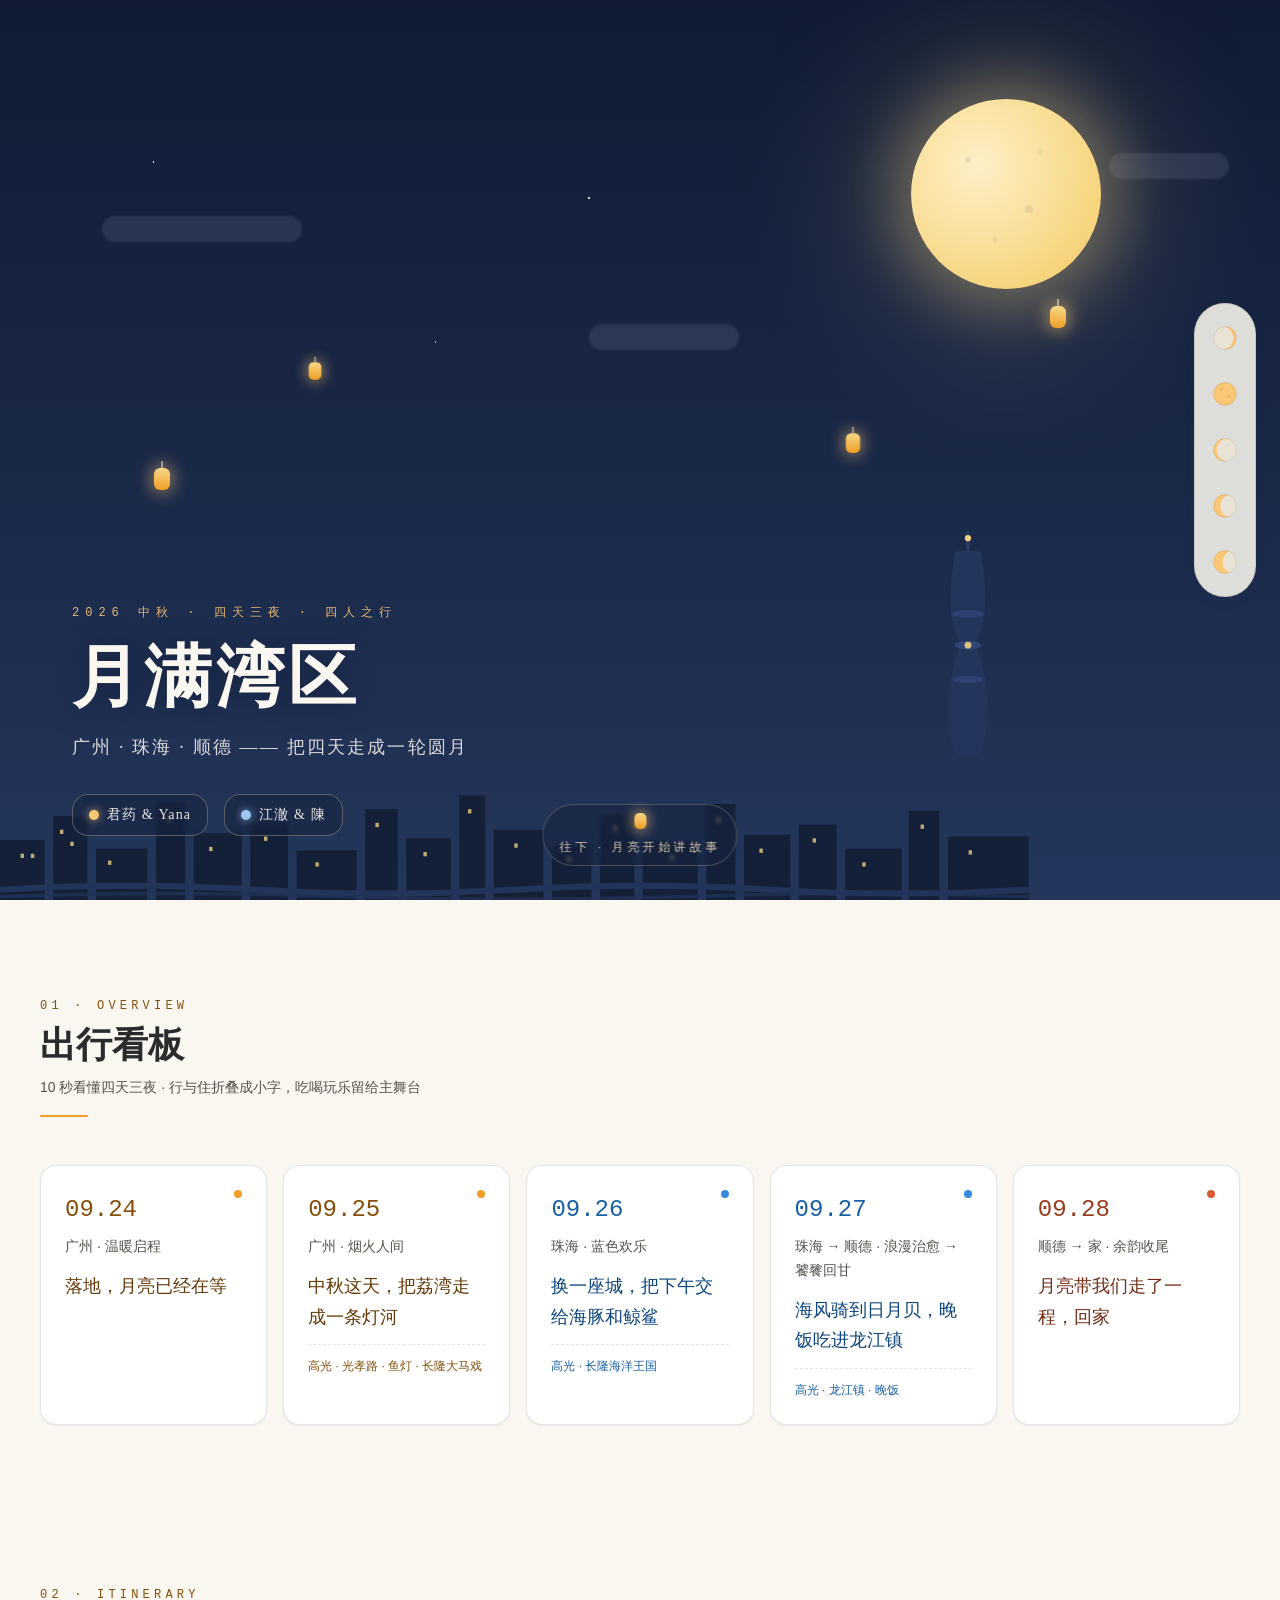
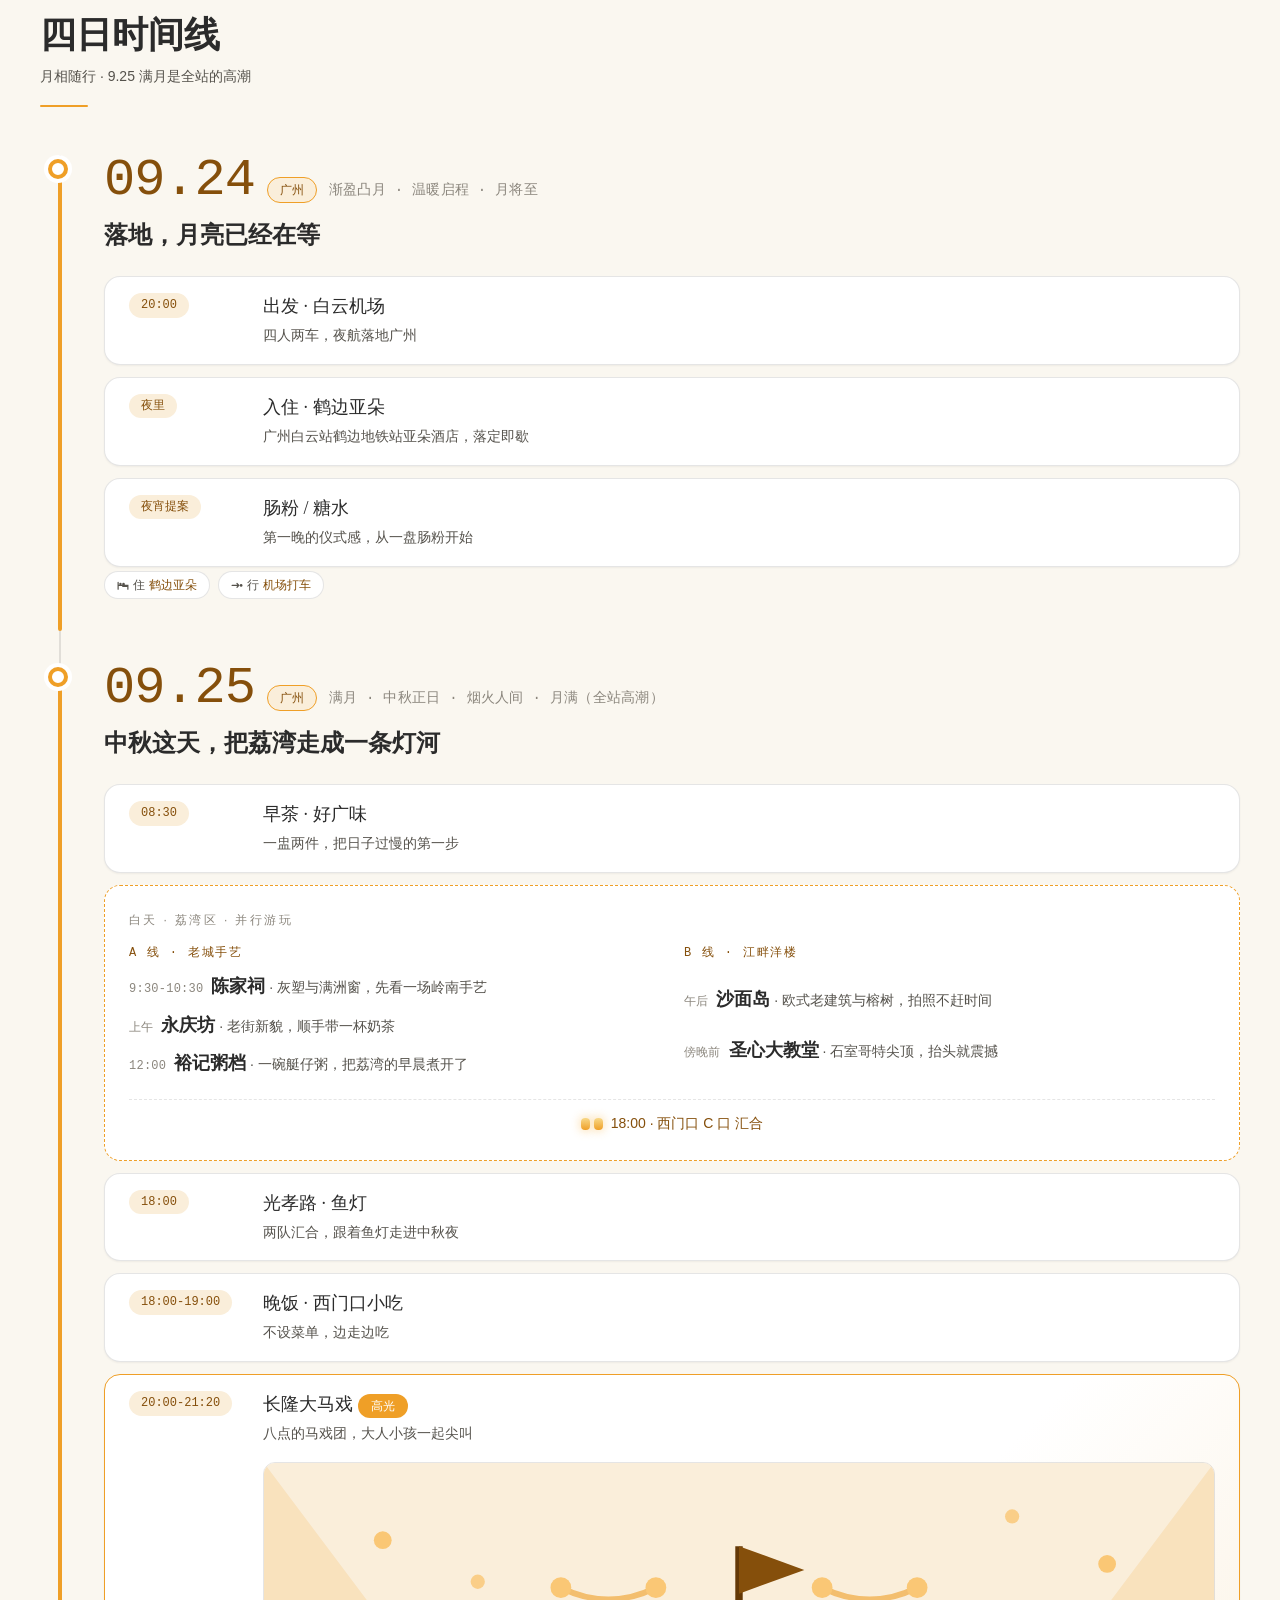
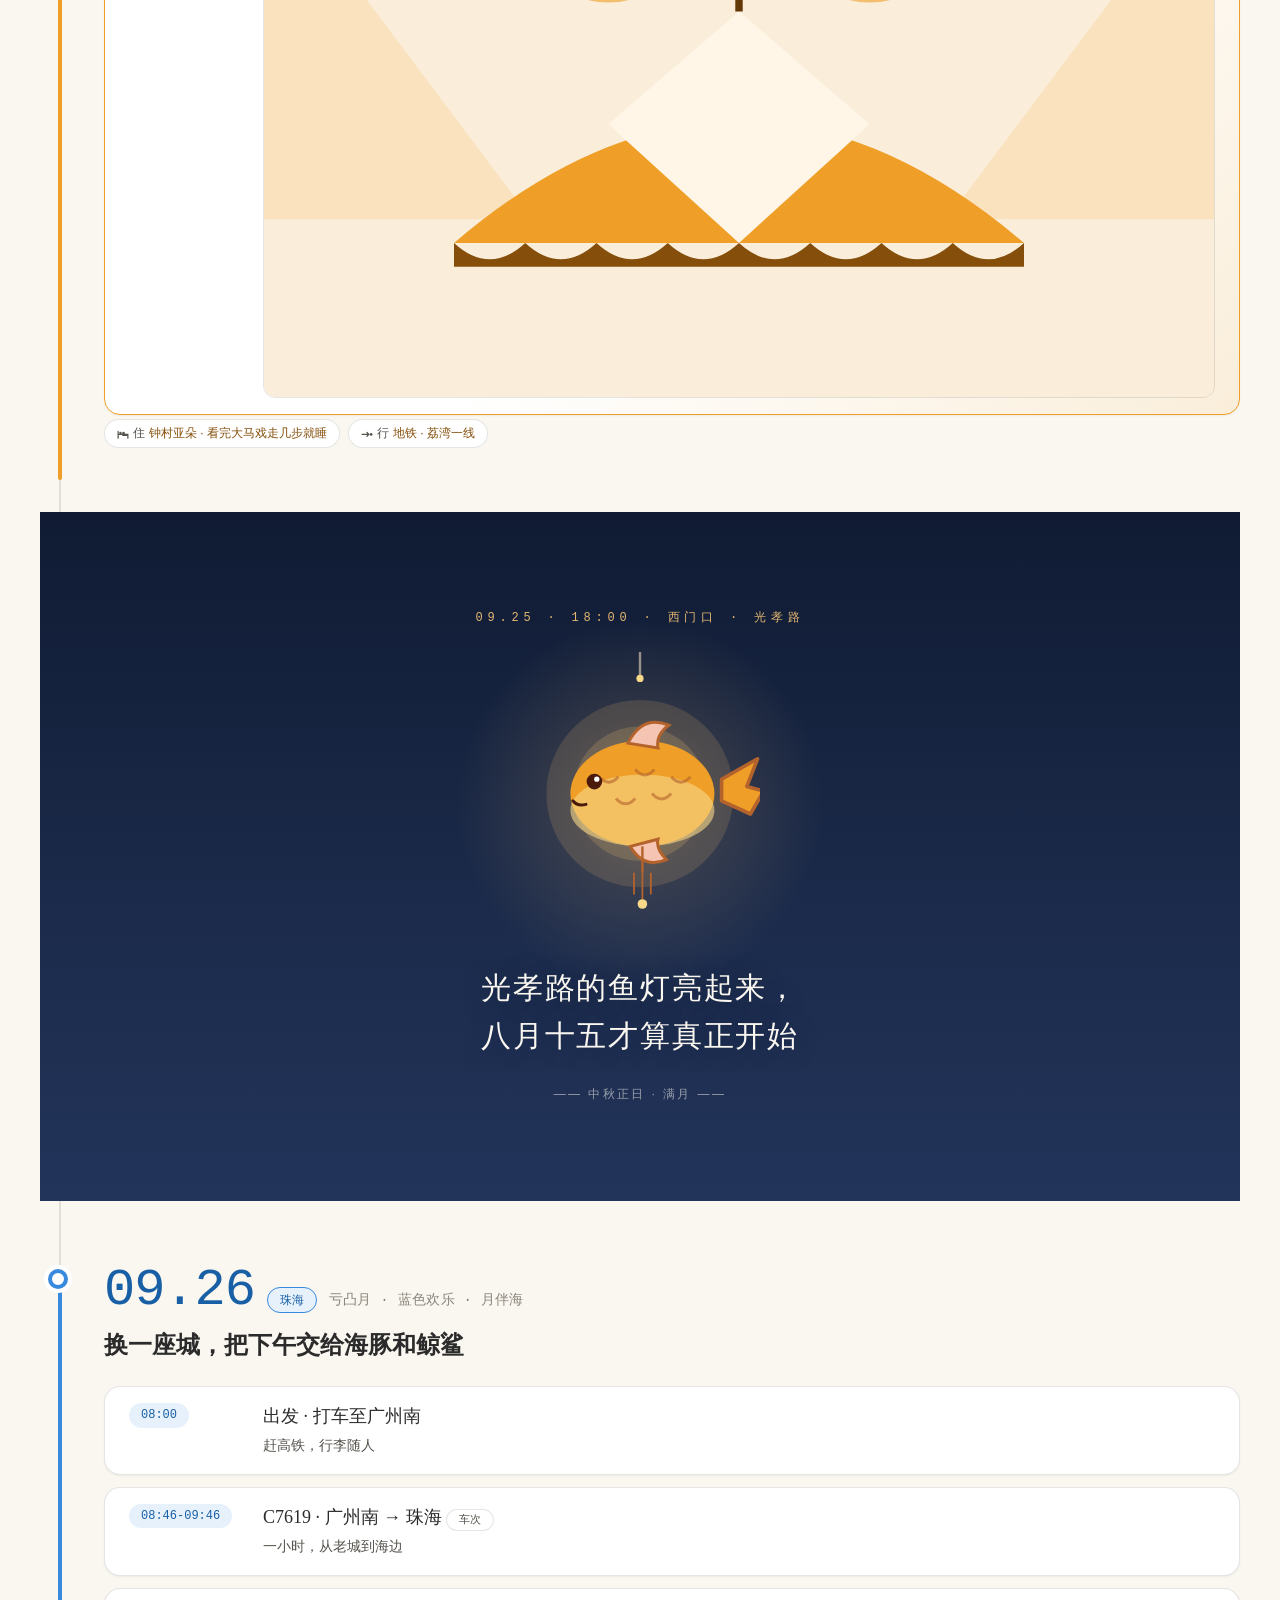
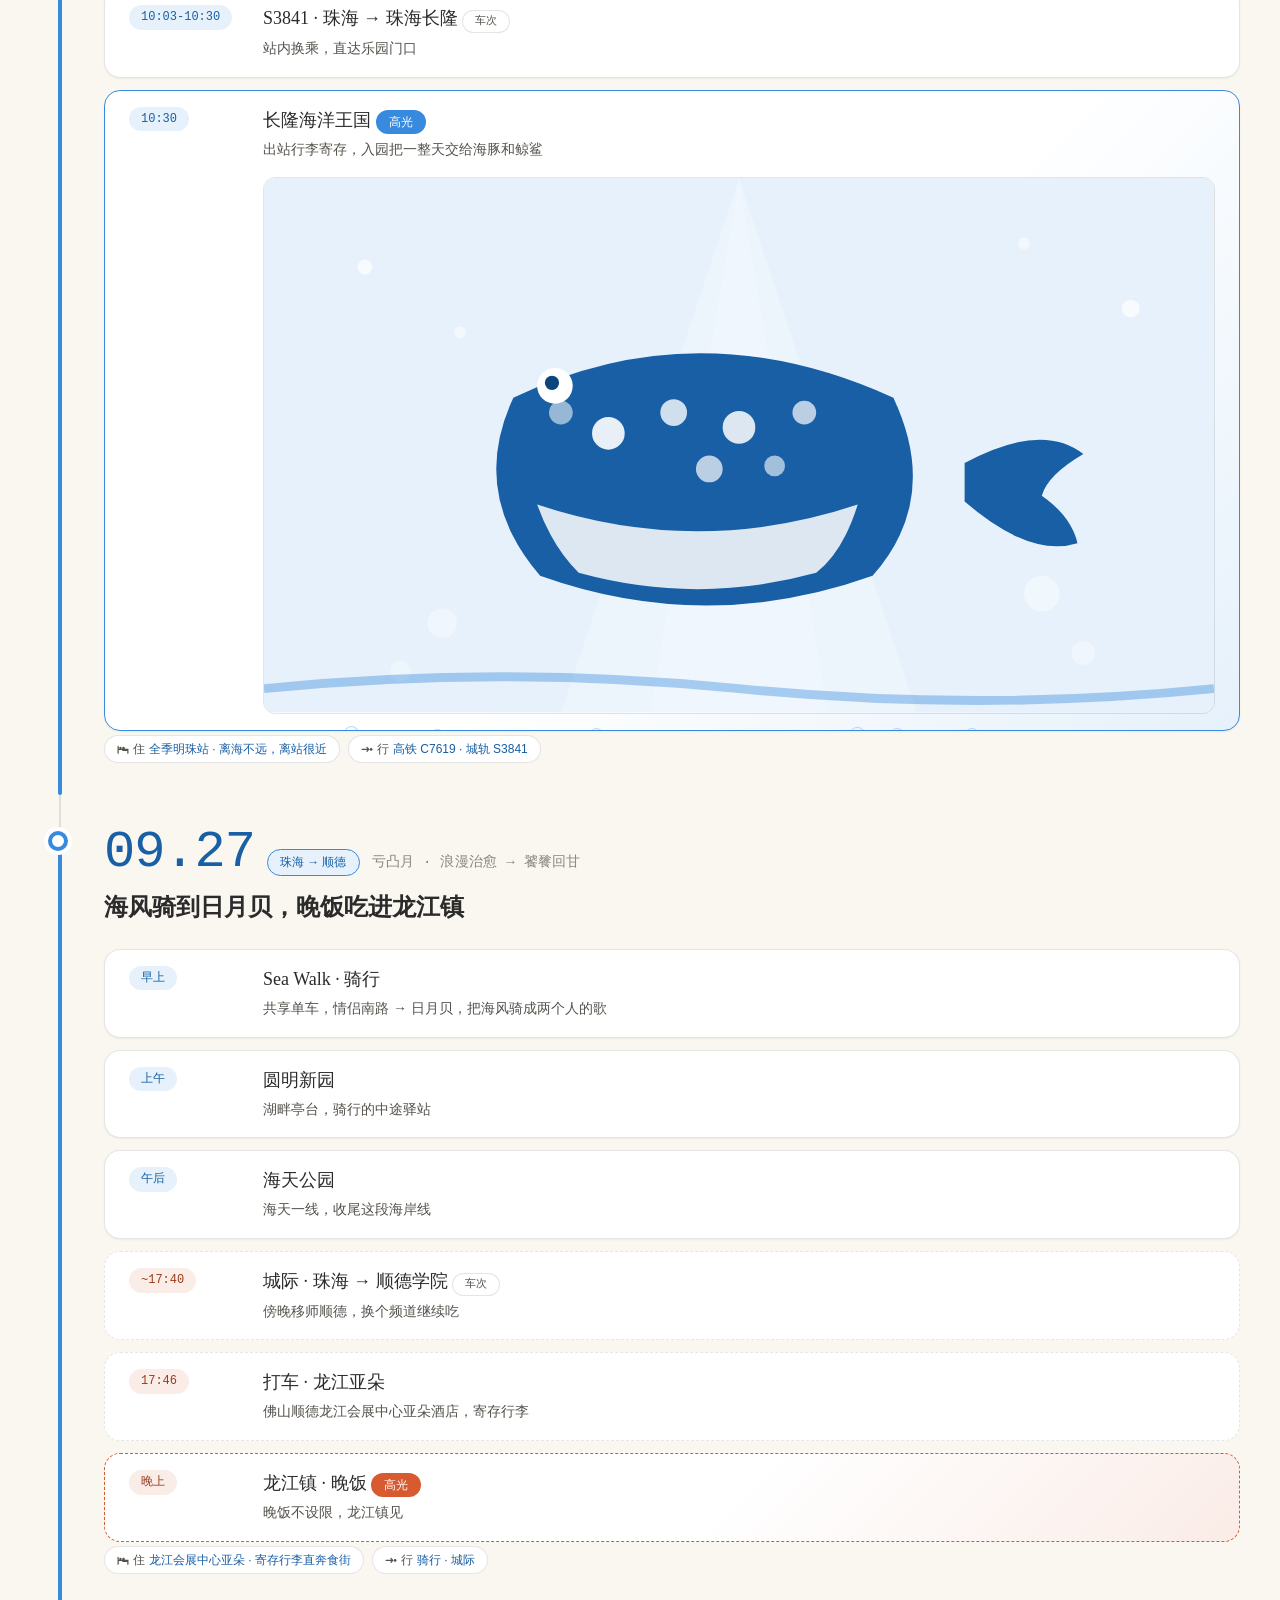
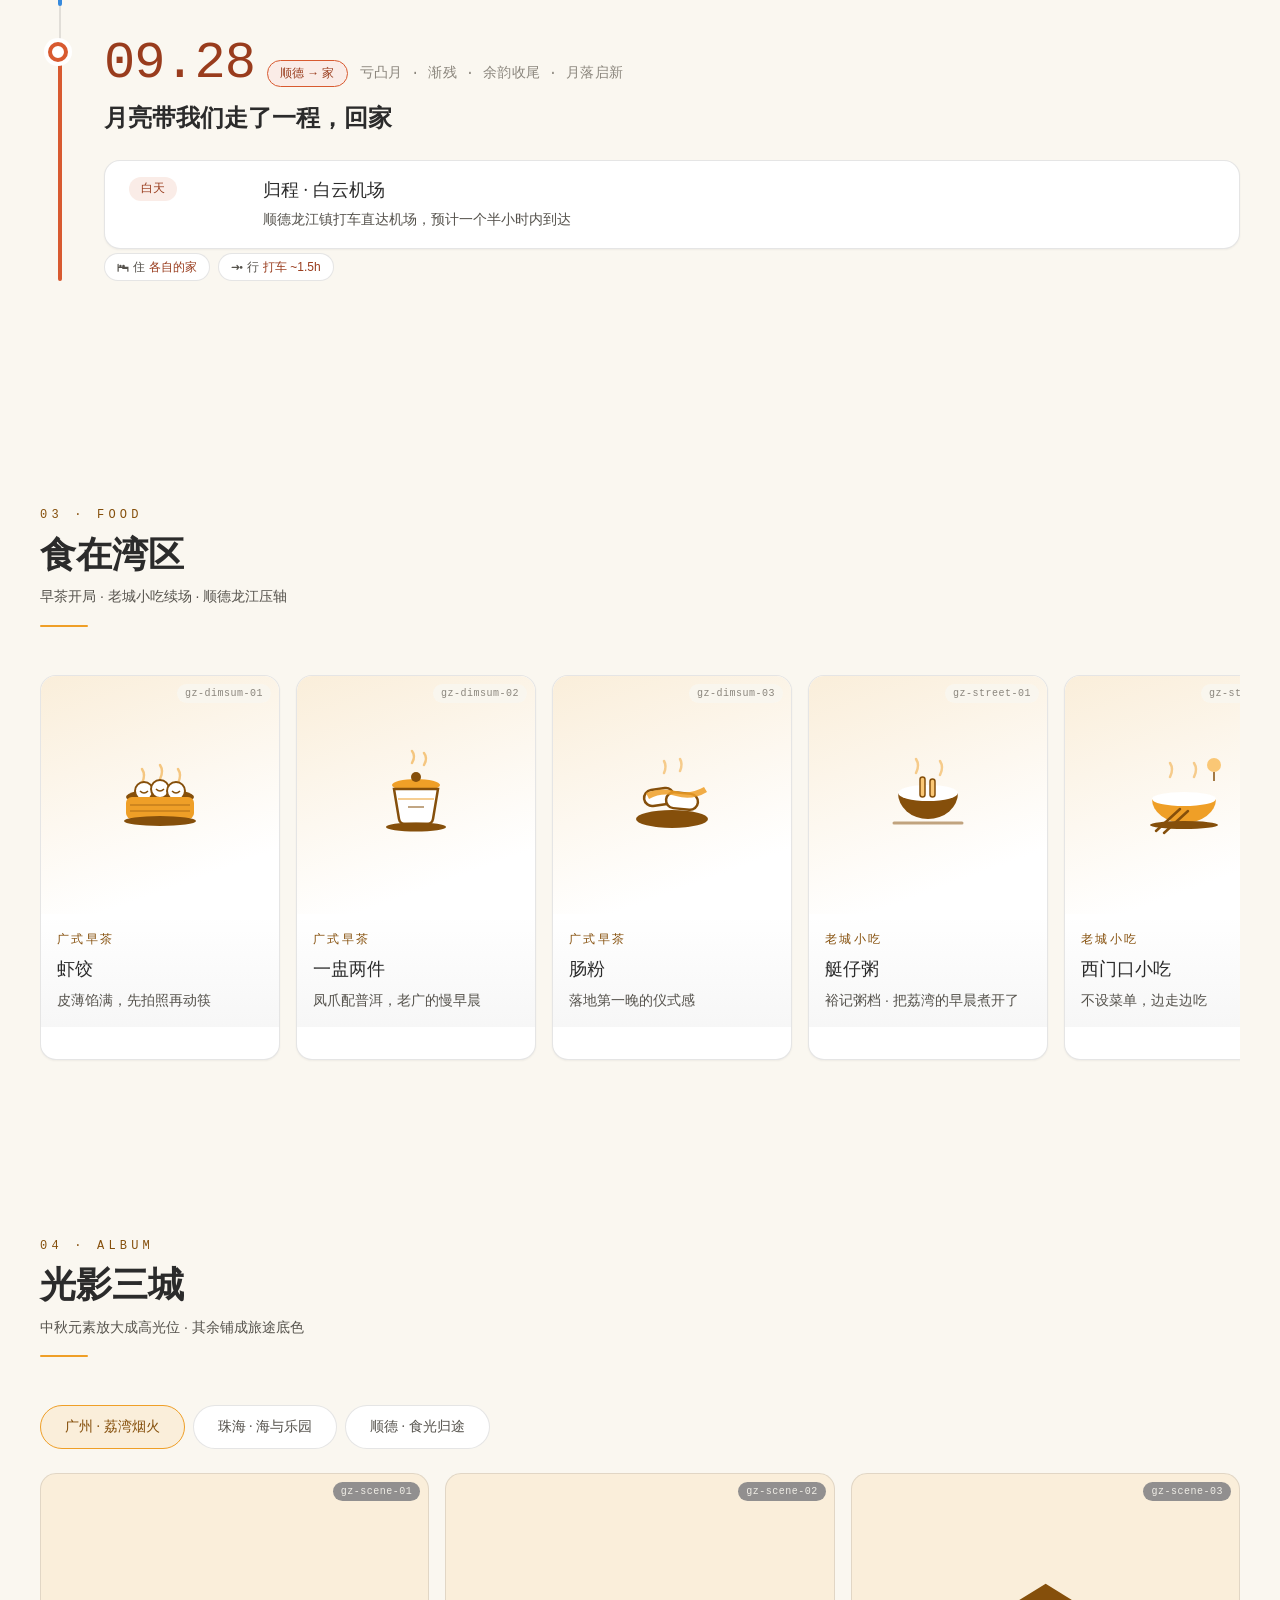
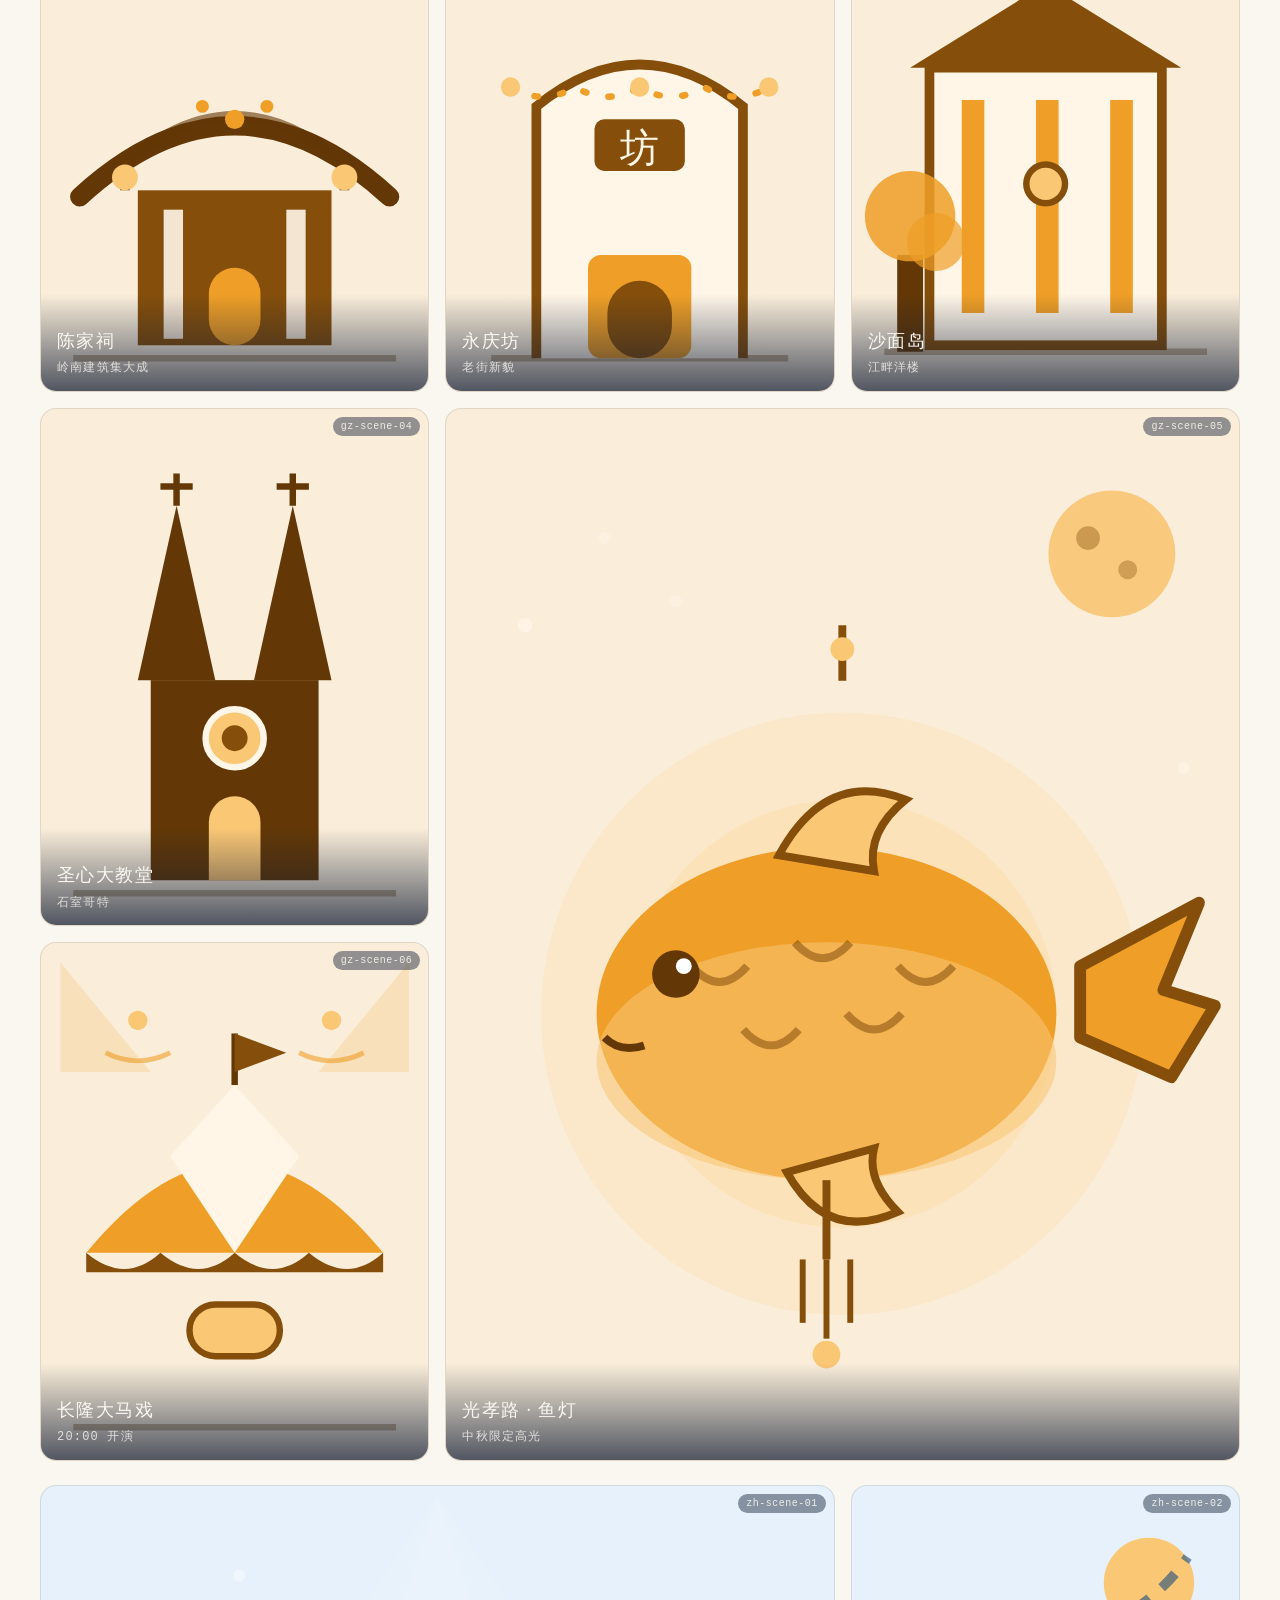
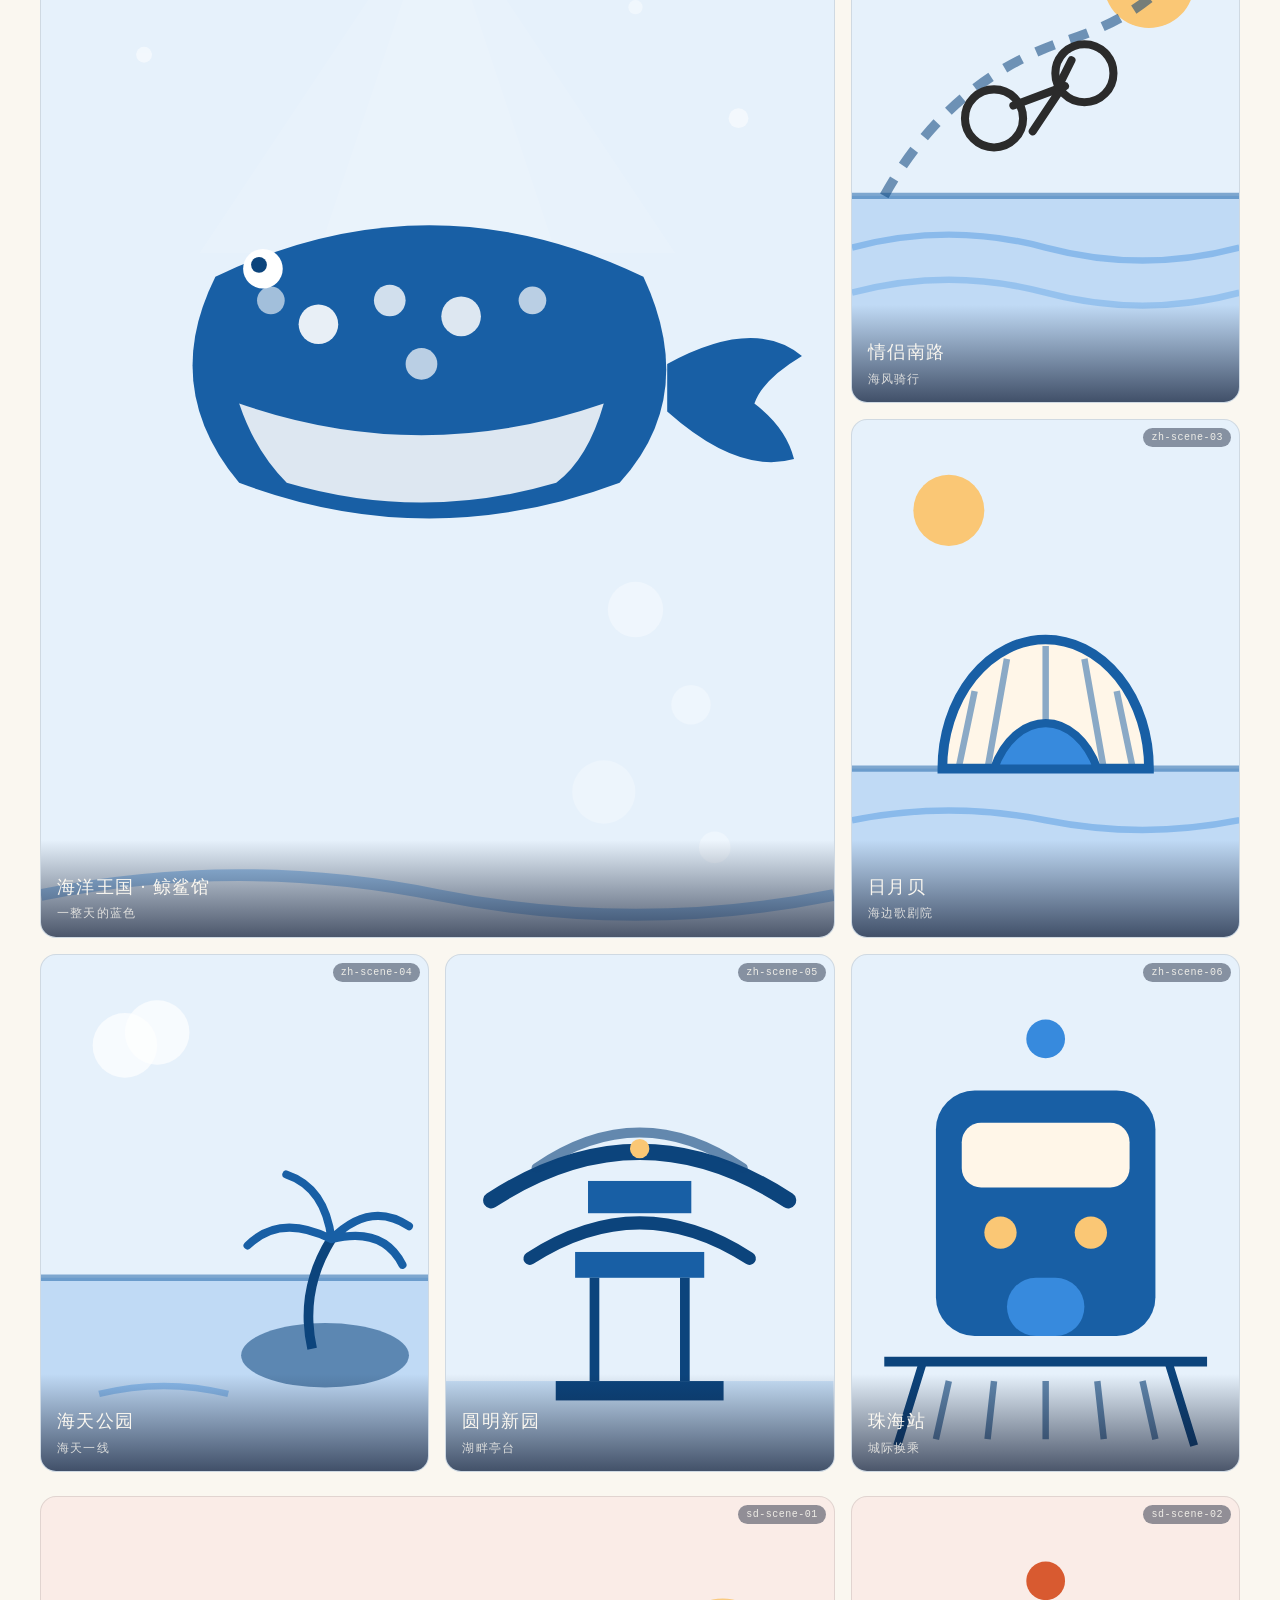
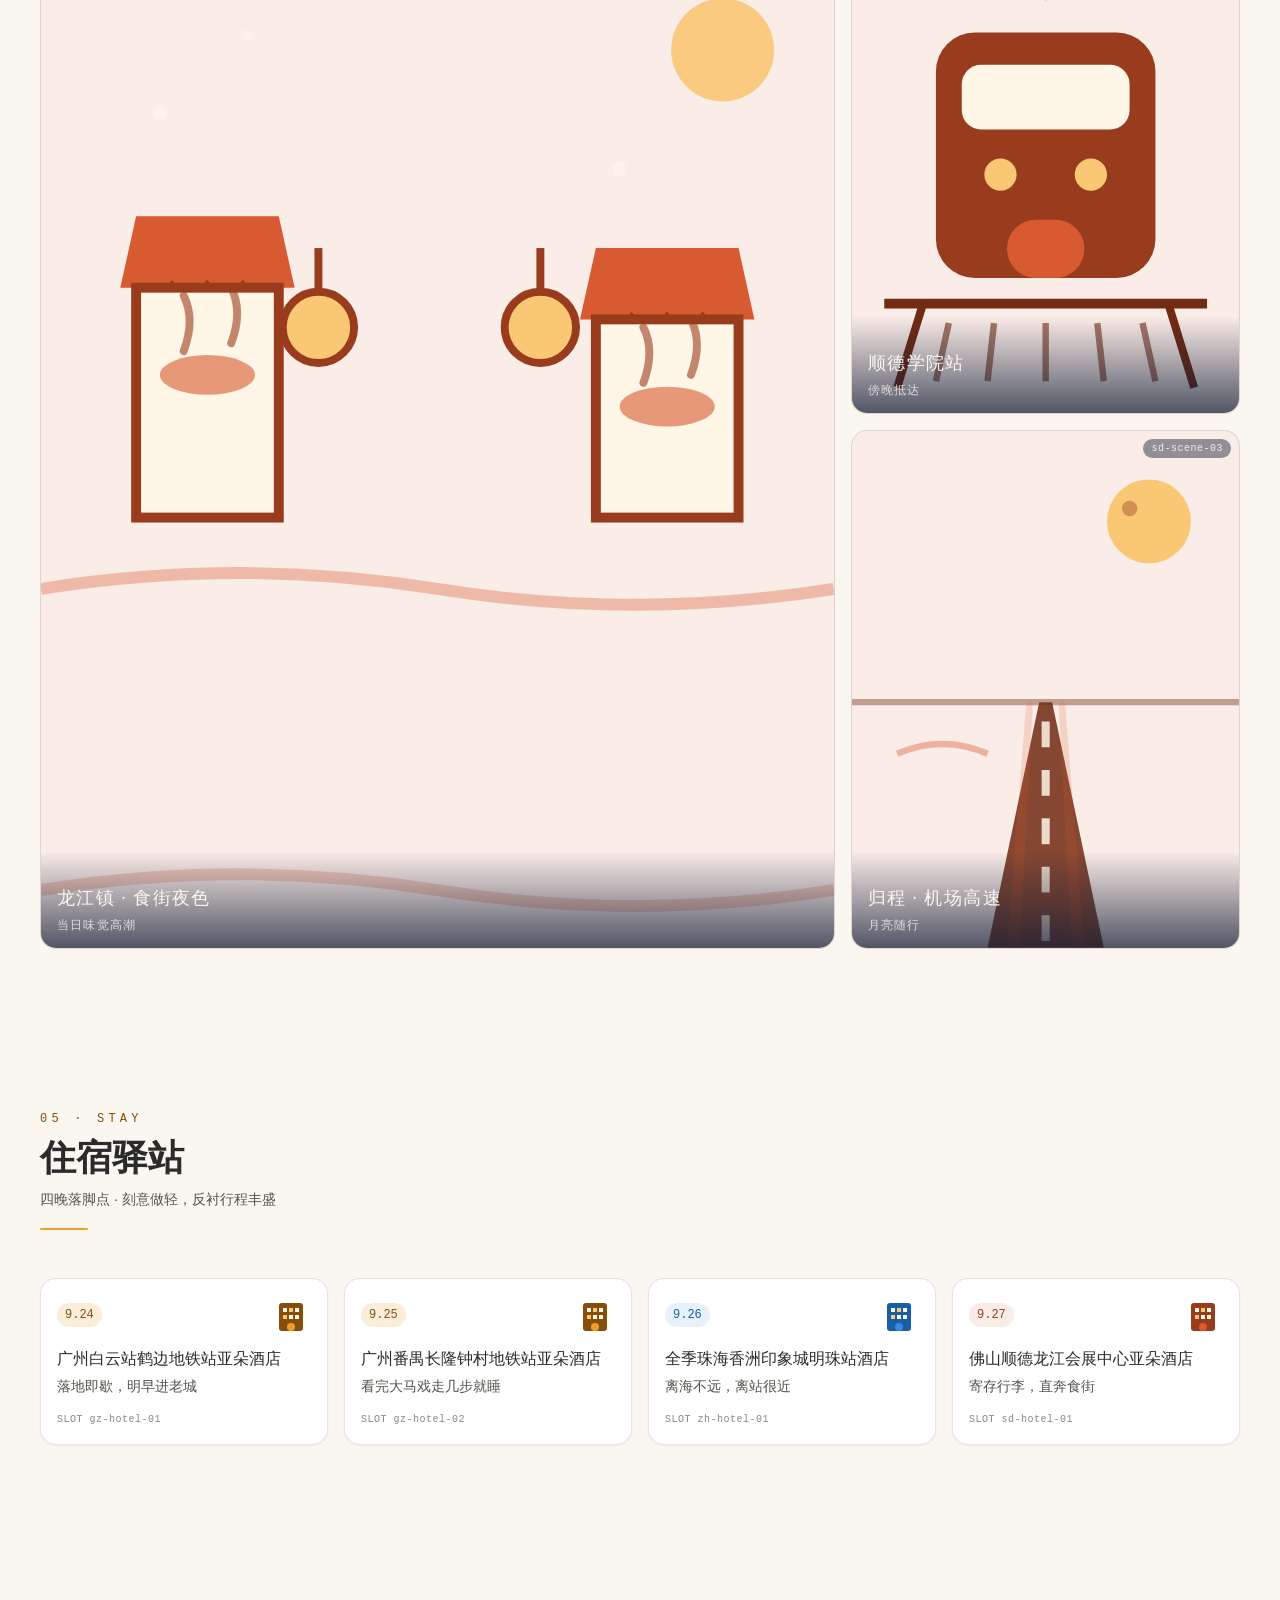
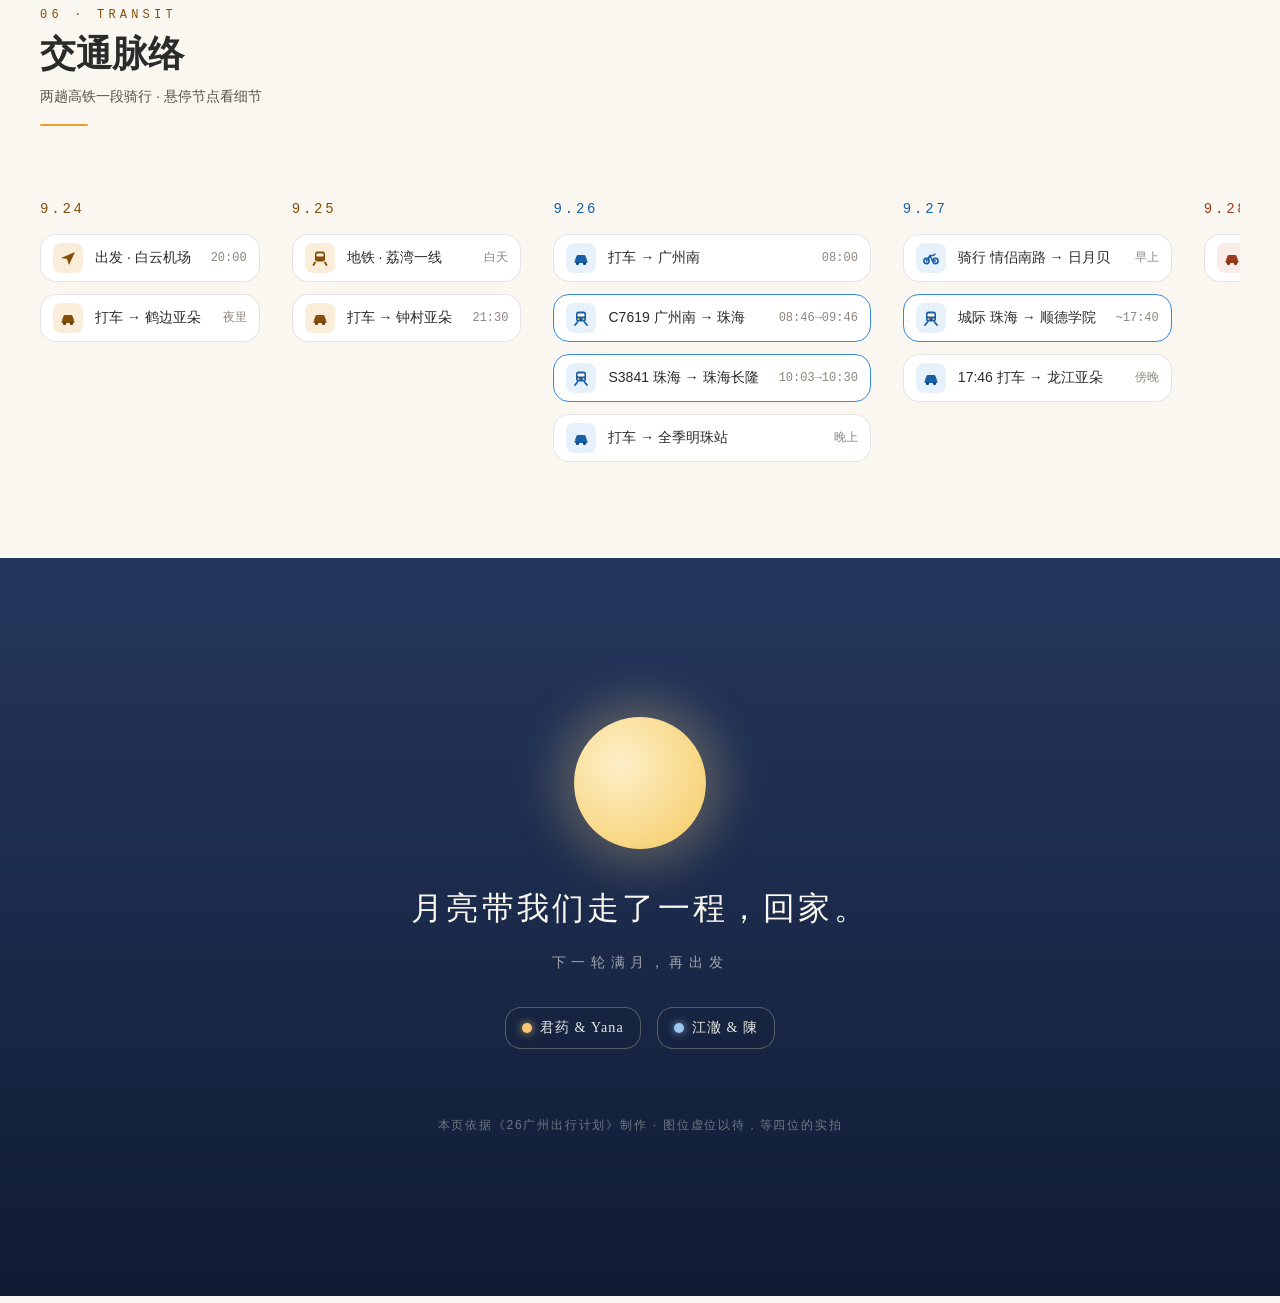
==== index.html @ 200c59c4 "feat: 按设计方案260920实现完整单页（M1骨架/M2时间线/M3画廊/M4动效与无障碍）" ====
<!DOCTYPE html>
<html lang="zh-CN">
<head>
  <meta charset="UTF-8">
  <meta name="viewport" content="width=device-width, initial-scale=1.0">
  <title>月满湾区 · 四人之行</title>
  <meta name="description" content="四人两队情侣的中秋四天三夜出行纪念页：广州 · 珠海 · 顺德，把四天走成一轮圆月。">
  <meta property="og:title" content="月满湾区 · 四人之行">
  <meta property="og:description" content="广州 · 珠海 · 顺德 —— 把四天走成一轮圆月">
  <meta property="og:type" content="website">
  <link rel="icon" href="data:image/svg+xml,%3Csvg xmlns='http://www.w3.org/2000/svg' viewBox='0 0 32 32'%3E%3Ccircle cx='16' cy='16' r='13' fill='%23FAC775'/%3E%3Ccircle cx='11' cy='12' r='2' fill='%23E89B3C' opacity='.5'/%3E%3Ccircle cx='20' cy='19' r='2.6' fill='%23E89B3C' opacity='.4'/%3E%3C/svg%3E">
  <link rel="stylesheet" href="css/tokens.css">
  <link rel="stylesheet" href="css/base.css">
  <link rel="stylesheet" href="css/components.css">
</head>
<body>

  <div class="progress" aria-hidden="true"></div>

  <nav class="topnav" aria-label="页面导航">
    <a href="#dashboard" data-nav="dashboard">看板</a>
    <a href="#timeline" data-nav="timeline">时间线</a>
    <a href="#food" data-nav="food">美食</a>
    <a href="#album" data-nav="album">相册</a>
    <a href="#hotels" data-nav="hotels">住宿</a>
    <a href="#transit" data-nav="transit">交通</a>
  </nav>

  <button class="daychip" id="daychip" aria-expanded="false" aria-haspopup="true">
    <span class="moonchip-mini" aria-hidden="true"></span>
    <span id="daychipLabel">09.24 · 广州</span>
    <span class="daychip__pop" role="menu" id="daychipPop"></span>
  </button>

  <nav class="moon-rail" id="moonRail" aria-label="月相进度 · 按日跳转"></nav>

  <button class="backtop" id="backtop" aria-label="回到顶部">
    <svg viewBox="0 0 18 18" aria-hidden="true"><path d="M9 3 L9 14 M4 7 L9 2.5 L14 7" fill="none" stroke="currentColor" stroke-width="1.8" stroke-linecap="round" stroke-linejoin="round"/></svg>
  </button>

  <!-- ① Hero 开场幕 -->
  <header class="hero" id="top" data-spy data-navto="top">
    <div class="hero__sky" aria-hidden="true">
      <div class="hero__stars"></div>
      <div class="hero__cloud hero__cloud--a"></div>
      <div class="hero__cloud hero__cloud--b"></div>
      <div class="hero__cloud hero__cloud--c"></div>
      <div class="hero__moon-wrap" id="moonWrap">
        <div class="hero__moon"></div>
      </div>
      <span class="hero__lantern hero__lantern--1"></span>
      <span class="hero__lantern hero__lantern--2"></span>
      <span class="hero__lantern hero__lantern--3"></span>
      <span class="hero__lantern hero__lantern--4"></span>

      <!-- 小蛮腰 · 广州塔剪影 -->
      <svg class="hero__tower" viewBox="0 0 21 82" aria-hidden="true">
        <line x1="10.5" y1="0" x2="10.5" y2="7" stroke="#2A3D66" stroke-width="1.2"/>
        <circle cx="10.5" cy="2.5" r="1.1" fill="#F8D989"/>
        <path d="M6,7 C4,20 3,30 8,40 C3,52 2,64 6,79 L15,79 C19,64 18,52 13,40 C18,30 17,20 15,7 Z" fill="#24365C"/>
        <ellipse cx="10.5" cy="40" rx="4.6" ry="1.5" fill="#33477A"/>
        <ellipse cx="10.5" cy="29" rx="5.8" ry="1.3" fill="#33477A" opacity=".8"/>
        <ellipse cx="10.5" cy="52" rx="5.4" ry="1.3" fill="#33477A" opacity=".8"/>
        <circle cx="10.5" cy="40" r="1.2" fill="#F8D989" opacity=".9"/>
      </svg>

      <!-- 城市剪影 -->
      <svg class="hero__skyline" viewBox="0 0 1200 210" preserveAspectRatio="none" aria-hidden="true">
        <g fill="#142038">
          <rect x="0"   y="140" width="52"  height="70"/>
          <rect x="62"  y="112" width="40"  height="98"/>
          <rect x="112" y="150" width="60"  height="60"/>
          <rect x="182" y="96"  width="34"  height="114"/>
          <rect x="226" y="132" width="56"  height="78"/>
          <rect x="292" y="120" width="44"  height="90"/>
          <rect x="346" y="152" width="70"  height="58"/>
          <rect x="426" y="104" width="38"  height="106"/>
          <rect x="474" y="138" width="52"  height="72"/>
          <rect x="536" y="88"  width="30"  height="122"/>
          <rect x="576" y="128" width="58"  height="82"/>
          <rect x="644" y="146" width="46"  height="64"/>
          <rect x="700" y="110" width="40"  height="100"/>
          <rect x="750" y="142" width="64"  height="68"/>
          <rect x="824" y="98"  width="34"  height="112"/>
          <rect x="868" y="134" width="54"  height="76"/>
          <rect x="932" y="122" width="44"  height="88"/>
          <rect x="986" y="150" width="66"  height="60"/>
          <rect x="1060" y="106" width="36"  height="104"/>
          <rect x="1106" y="136" width="94"  height="74"/>
        </g>
        <g fill="#F8D989" opacity=".75">
          <rect x="24" y="156" width="4" height="5"/><rect x="36" y="156" width="4" height="5"/>
          <rect x="70" y="128" width="4" height="5"/><rect x="82" y="142" width="4" height="5"/>
          <rect x="126" y="164" width="4" height="5"/><rect x="196" y="112" width="4" height="5"/>
          <rect x="244" y="148" width="4" height="5"/><rect x="308" y="136" width="4" height="5"/>
          <rect x="368" y="166" width="4" height="5"/><rect x="438" y="120" width="4" height="5"/>
          <rect x="494" y="154" width="4" height="5"/><rect x="546" y="104" width="4" height="5"/>
          <rect x="600" y="144" width="4" height="5"/><rect x="662" y="160" width="4" height="5"/>
          <rect x="716" y="124" width="4" height="5"/><rect x="782" y="158" width="4" height="5"/>
          <rect x="836" y="114" width="4" height="5"/><rect x="886" y="150" width="4" height="5"/>
          <rect x="948" y="138" width="4" height="5"/><rect x="1006" y="166" width="4" height="5"/>
          <rect x="1074" y="122" width="4" height="5"/><rect x="1130" y="152" width="4" height="5"/>
        </g>
        <path d="M0,198 Q150,189 300,198 T600,198 T900,198 T1200,198" stroke="#22345A" stroke-width="7" fill="none"/>
        <path d="M0,206 Q200,199 400,206 T800,206 T1200,206" stroke="#22345A" stroke-width="4" fill="none" opacity=".7"/>
      </svg>
    </div>

    <div class="hero__body">
      <p class="hero__kicker">2026 中秋 · 四天三夜 · 四人之行</p>
      <h1 class="hero__title">月满湾区</h1>
      <p class="hero__sub">广州 · 珠海 · 顺德 —— 把四天走成一轮圆月</p>
      <div class="hero__seals" id="heroSeals"></div>
    </div>

    <div class="hero__hint" aria-hidden="true">
      <span class="hero__hint-lamp"></span>
      往下 · 月亮开始讲故事
    </div>
  </header>

  <main id="main">

    <!-- ② 出行看板 -->
    <section class="sec" id="dashboard" data-spy data-navto="dashboard">
      <div class="wrap">
        <header class="sec-head reveal">
          <div class="sec-kicker">01 · OVERVIEW</div>
          <h2 class="sec-title">出行看板</h2>
          <p class="sec-sub">10 秒看懂四天三夜 · 行与住折叠成小字，吃喝玩乐留给主舞台</p>
          <div class="sec-rule"></div>
        </header>
        <div class="dash-grid" id="dashGrid"></div>
      </div>
    </section>

    <!-- ③ 四日时间线 -->
    <section class="sec" id="timeline" data-navto="timeline">
      <div class="wrap">
        <header class="sec-head reveal">
          <div class="sec-kicker">02 · ITINERARY</div>
          <h2 class="sec-title">四日时间线</h2>
          <p class="sec-sub">月相随行 · 9.25 满月是全站的高潮</p>
          <div class="sec-rule"></div>
        </header>
        <div class="tl" id="tl">
          <div class="tl__line" aria-hidden="true"></div>
        </div>
      </div>
    </section>

    <!-- ④ 美食画廊 -->
    <section class="sec" id="food" data-city="gz" data-spy data-navto="food">
      <div class="wrap">
        <header class="sec-head reveal">
          <div class="sec-kicker">03 · FOOD</div>
          <h2 class="sec-title">食在湾区</h2>
          <p class="sec-sub">早茶开局 · 老城小吃续场 · 顺德龙江压轴</p>
          <div class="sec-rule"></div>
        </header>
        <div class="hscroll food-track" id="foodTrack" aria-label="美食画廊，横向滚动"></div>
      </div>
    </section>

    <!-- ⑤ 景点相册 -->
    <section class="sec" id="album" data-navto="album">
      <div class="wrap">
        <header class="sec-head reveal">
          <div class="sec-kicker">04 · ALBUM</div>
          <h2 class="sec-title">光影三城</h2>
          <p class="sec-sub">中秋元素放大成高光位 · 其余铺成旅途底色</p>
          <div class="sec-rule"></div>
        </header>
        <div class="album-tabs" id="albumTabs" role="tablist" aria-label="按城市分组"></div>
        <div id="albumPanels"></div>
      </div>
    </section>

    <!-- ⑥ 住宿驿站 -->
    <section class="sec" id="hotels" data-spy data-navto="hotels">
      <div class="wrap">
        <header class="sec-head reveal">
          <div class="sec-kicker">05 · STAY</div>
          <h2 class="sec-title">住宿驿站</h2>
          <p class="sec-sub">四晚落脚点 · 刻意做轻，反衬行程丰盛</p>
          <div class="sec-rule"></div>
        </header>
        <div class="hotel-grid" id="hotelGrid"></div>
      </div>
    </section>

    <!-- ⑦ 交通脉络 -->
    <section class="sec" id="transit" data-spy data-navto="transit">
      <div class="wrap">
        <header class="sec-head reveal">
          <div class="sec-kicker">06 · TRANSIT</div>
          <h2 class="sec-title">交通脉络</h2>
          <p class="sec-sub">两趟高铁一段骑行 · 悬停节点看细节</p>
          <div class="sec-rule"></div>
        </header>
        <div class="transit" id="transitAxis" aria-label="交通时刻轴，横向滚动"></div>
      </div>
    </section>
  </main>

  <!-- ⑧ 尾声 -->
  <footer class="finale" id="finale" data-spy data-navto="finale">
    <div class="wrap finale__inner">
      <div class="finale__moon" aria-hidden="true"></div>
      <p class="finale__line" id="finaleLine"></p>
      <p class="finale__sub" id="finaleSub"></p>
      <div class="finale__seals" id="finaleSeals"></div>
      <p class="finale__credit" id="finaleCredit"></p>
    </div>
  </footer>

  <!-- 灯箱 -->
  <div class="lightbox" id="lightbox" hidden role="dialog" aria-modal="true" aria-label="放大查看">
    <button class="lightbox__close" id="lbClose" aria-label="关闭">×</button>
    <button class="lightbox__prev" id="lbPrev" aria-label="上一张">‹</button>
    <button class="lightbox__next" id="lbNext" aria-label="下一张">›</button>
    <figure class="lightbox__fig">
      <div class="lightbox__stage" id="lbStage"></div>
      <figcaption class="lightbox__cap">
        <div class="lightbox__name" id="lbName"></div>
        <div class="lightbox__line" id="lbLine"></div>
        <div class="lightbox__slot" id="lbSlot"></div>
      </figcaption>
    </figure>
  </div>

  <noscript>
    <div style="position:fixed;inset:auto 0 0 0;background:#1B2A4A;color:#FAF7F0;padding:16px;text-align:center;font-size:14px;">
      本页为沉浸式叙事页，需要启用 JavaScript 才能展开四天行程。
    </div>
  </noscript>

  <script src="js/data.js"></script>
  <script src="js/main.js"></script>
</body>
</html>
---- css/tokens.css ----
/* ============================================================
   tokens.css — 设计 Token（设计方案260920 §4）
   月满湾区 · 四人之行
   ============================================================ */

:root {
  /* —— 中性色 —— */
  --paper: #FAF7F0;          /* 全站底色 · 米白纸灯 */
  --card: #FFFFFF;
  --ink: #2B2B2B;            /* 正文墨 */
  --ink-2: #55524C;          /* 次级文字 */
  --ink-3: #8B867D;          /* 提示文字 */
  --hairline: rgba(43, 43, 43, 0.12);

  /* —— 语义色 —— */
  --ok: #3B6D11;
  --warn: #BA7517;
  --err: #A32D2D;
  --info: #185FA5;

  /* —— 夜幕（Hero / 鱼灯节 / 尾声） —— */
  --night: #1B2A4A;
  --night-deep: #16233F;
  --night-ink: #101B33;
  --lamp: #FAC775;           /* 灯与月的光 */
  --lamp-deep: #EF9F27;
  --night-text: #FAF7F0;

  /* —— 城市主题（默认广州，随 body[data-city] 切换） —— */
  --accent: #EF9F27;
  --accent-weak: #FAEEDA;
  --accent-strong: #854F0B;
  --accent-ink: #633806;

  /* —— 字体 —— */
  --f-serif: 'Noto Serif SC', 'Songti SC', 'STSong', 'SimSun', serif;
  --f-sans: 'Noto Sans SC', 'PingFang SC', 'Microsoft YaHei', sans-serif;
  --f-mono: 'JetBrains Mono', 'SF Mono', 'Cascadia Mono', Consolas, monospace;

  /* —— 字号阶（12px 下限） —— */
  --fs-display-xl: clamp(40px, 7.5vw, 68px);
  --fs-display: 36px;
  --fs-h1: 30px;
  --fs-h2: 24px;
  --fs-h3: 18px;
  --fs-body: 16px;
  --fs-caption: 14px;
  --fs-micro: 12px;

  /* —— 间距（8pt 基） —— */
  --sp-1: 4px;
  --sp-2: 8px;
  --sp-3: 12px;
  --sp-4: 16px;
  --sp-6: 24px;
  --sp-8: 32px;
  --sp-12: 48px;
  --sp-16: 64px;
  --sp-24: 96px;

  /* —— 圆角 —— */
  --r-card: 16px;
  --r-img: 12px;
  --r-pill: 999px;

  /* —— 阴影 —— */
  --sh-sm: 0 1px 2px rgba(43, 43, 43, 0.06);
  --sh-md: 0 4px 12px rgba(43, 43, 43, 0.08);
  --sh-lg: 0 12px 32px rgba(43, 43, 43, 0.12);

  /* —— 动效 —— */
  --t-fast: 150ms;
  --t-norm: 300ms;
  --t-slow: 500ms;
  --t-city: 800ms;
  --ease-std: cubic-bezier(0.4, 0, 0.2, 1);
  --ease-dec: cubic-bezier(0, 0, 0.2, 1);
  --ease-emph: cubic-bezier(0.2, 0, 0, 1);

  /* —— 层级 —— */
  --z-moon: 90;
  --z-nav: 100;
  --z-lightbox: 200;

  /* —— 版心 —— */
  --wrap: 1080px;
  --wrap-wide: 1200px;
}

/* —— 三城主题（scoped 与 body 级共用） —— */
[data-city="gz"] {
  --accent: #EF9F27;
  --accent-weak: #FAEEDA;
  --accent-strong: #854F0B;
  --accent-ink: #633806;
  --city-bg: #FBF6EA;
}

[data-city="zh"] {
  --accent: #378ADD;
  --accent-weak: #E6F1FB;
  --accent-strong: #185FA5;
  --accent-ink: #0C447C;
  --city-bg: #F3F8FD;
}

[data-city="sd"] {
  --accent: #D85A30;
  --accent-weak: #FAECE7;
  --accent-strong: #993C1D;
  --accent-ink: #712B13;
  --city-bg: #FCF4F0;
}

body { transition: background-color var(--t-city) var(--ease-std); }
body[data-city="gz"] { background-color: #FBF6EA; }
body[data-city="zh"] { background-color: #F3F8FD; }
body[data-city="sd"] { background-color: #FCF4F0; }
---- css/base.css ----
/* ============================================================
   base.css — 重置 / 排版 / 通用模式
   ============================================================ */

*, *::before, *::after { box-sizing: border-box; }

html {
  scroll-behavior: smooth;
  -webkit-text-size-adjust: 100%;
}

body {
  margin: 0;
  font-family: var(--f-sans);
  font-size: var(--fs-body);
  line-height: 1.7;
  color: var(--ink);
  background-color: var(--paper);
}

img, svg, video { display: block; max-width: 100%; }

h1, h2, h3, h4, p, ul, ol, figure { margin: 0; }
ul, ol { padding: 0; list-style: none; }

a { color: inherit; text-decoration: none; }

button {
  font: inherit;
  color: inherit;
  border: none;
  background: none;
  cursor: pointer;
  padding: 0;
}

::selection { background: var(--accent-weak); color: var(--accent-strong); }

:focus-visible {
  outline: 2px solid var(--accent-strong);
  outline-offset: 2px;
  border-radius: 4px;
}

/* —— 版心 —— */
.wrap {
  width: min(var(--wrap), 100% - var(--sp-8));
  margin-inline: auto;
}

/* —— 章节头 —— */
.sec { padding-block: var(--sp-24) var(--sp-16); }

.sec-head { margin-bottom: var(--sp-12); }

.sec-kicker {
  font-family: var(--f-mono);
  font-size: var(--fs-micro);
  letter-spacing: 0.35em;
  color: var(--accent-strong);
}

.sec-title {
  font-family: var(--f-serif);
  font-size: var(--fs-display);
  font-weight: 700;
  line-height: 1.2;
  color: var(--ink);
  margin-top: var(--sp-2);
}

.sec-sub {
  font-size: var(--fs-caption);
  color: var(--ink-2);
  margin-top: var(--sp-2);
}

.sec-rule {
  width: 48px;
  height: 2px;
  background: var(--accent);
  margin-top: var(--sp-4);
  border-radius: 2px;
  transition: background-color var(--t-city) var(--ease-std);
}

/* —— 通用 mono 时刻 —— */
.mono {
  font-family: var(--f-mono);
  font-variant-numeric: tabular-nums;
  letter-spacing: 0.02em;
}

/* —— 渐入（IO 驱动，一次性） —— */
.reveal {
  opacity: 0;
  transform: translateY(24px);
  transition:
    opacity var(--t-slow) var(--ease-dec),
    transform var(--t-slow) var(--ease-dec);
}

.reveal.in { opacity: 1; transform: none; }

/* 大数字强调入场 */
.reveal-pop {
  opacity: 0;
  transform: scale(0.96);
  transition:
    opacity var(--t-slow) var(--ease-dec),
    transform var(--t-slow) var(--ease-emph);
}

.reveal-pop.in { opacity: 1; transform: none; }

/* —— 屏幕阅读器专用 —— */
.sr-only {
  position: absolute;
  width: 1px;
  height: 1px;
  padding: 0;
  margin: -1px;
  overflow: hidden;
  clip: rect(0 0 0 0);
  white-space: nowrap;
  border: 0;
}

/* —— 徽章通用 —— */
.pill {
  display: inline-flex;
  align-items: center;
  gap: var(--sp-1);
  padding: 2px var(--sp-3);
  border-radius: var(--r-pill);
  border: 1px solid var(--hairline);
  font-size: var(--fs-micro);
  color: var(--ink-2);
  background: var(--card);
  white-space: nowrap;
}

.pill--city {
  border-color: var(--accent);
  color: var(--accent-strong);
  background: var(--accent-weak);
  font-weight: 500;
}

.pill--star {
  border-color: transparent;
  color: #FFFFFF;
  background: var(--accent);
  font-weight: 500;
}

/* —— 滚动横条通用 —— */
.hscroll {
  display: flex;
  gap: var(--sp-4);
  overflow-x: auto;
  scroll-snap-type: x mandatory;
  padding-bottom: var(--sp-4);
  scrollbar-width: thin;
  scrollbar-color: var(--accent) transparent;
}

.hscroll > * { scroll-snap-align: start; flex-shrink: 0; }

/* —— 动效偏好降级 —— */
@media (prefers-reduced-motion: reduce) {
  html { scroll-behavior: auto; }

  *, *::before, *::after {
    animation-duration: 0.01ms !important;
    animation-iteration-count: 1 !important;
    transition-duration: 0.01ms !important;
  }

  .reveal, .reveal-pop {
    opacity: 1;
    transform: none;
  }

  .bubbles { display: none; }
}
---- css/components.css ----
/* ============================================================
   components.css — 组件样式（设计方案260920 §5-§6）
   ============================================================ */

/* ============================================================
   ① Hero 开场幕
   ============================================================ */
.hero {
  position: relative;
  min-height: 100vh;
  display: flex;
  flex-direction: column;
  justify-content: flex-end;
  overflow: hidden;
  background: linear-gradient(180deg, var(--night-ink) 0%, var(--night) 58%, #24365C 100%);
  color: var(--night-text);
}

.hero__sky { position: absolute; inset: 0; }

/* 星星 */
.hero__stars {
  position: absolute;
  inset: 0;
  background-image:
    radial-gradient(1.5px 1.5px at 12% 18%, rgba(255,255,255,.9) 50%, transparent 51%),
    radial-gradient(1px 1px at 28% 8%,  rgba(255,255,255,.7) 50%, transparent 51%),
    radial-gradient(2px 2px at 46% 22%, rgba(255,244,214,.85) 50%, transparent 51%),
    radial-gradient(1px 1px at 63% 10%, rgba(255,255,255,.6) 50%, transparent 51%),
    radial-gradient(1.5px 1.5px at 78% 16%, rgba(255,255,255,.8) 50%, transparent 51%),
    radial-gradient(1px 1px at 90% 26%, rgba(255,244,214,.7) 50%, transparent 51%),
    radial-gradient(1px 1px at 8% 40%,  rgba(255,255,255,.5) 50%, transparent 51%),
    radial-gradient(1.5px 1.5px at 34% 38%, rgba(255,255,255,.6) 50%, transparent 51%),
    radial-gradient(1px 1px at 55% 34%, rgba(255,244,214,.55) 50%, transparent 51%),
    radial-gradient(1px 1px at 84% 44%, rgba(255,255,255,.5) 50%, transparent 51%);
  animation: twinkle 3.5s ease-in-out infinite alternate;
}

@keyframes twinkle { from { opacity: .55; } to { opacity: 1; } }

/* 满月（外层负责视差，内层负责月出动画） */
.hero__moon-wrap {
  position: absolute;
  top: 11%;
  right: 14%;
  width: clamp(120px, 16vw, 190px);
  will-change: transform;
}

.hero__moon {
  position: relative;
  width: 100%;
  aspect-ratio: 1;
  border-radius: 50%;
  background:
    radial-gradient(circle at 30% 32%, rgba(43,43,43,.10) 2.5px, transparent 3.5px),
    radial-gradient(circle at 62% 58%, rgba(43,43,43,.08) 3.5px, transparent 4.5px),
    radial-gradient(circle at 44% 74%, rgba(43,43,43,.07) 2px, transparent 3px),
    radial-gradient(circle at 68% 28%, rgba(43,43,43,.06) 2px, transparent 3px),
    radial-gradient(circle at 35% 35%, #FDEFC8, #F8D989 62%, #F3C763 100%);
  box-shadow:
    0 0 60px 20px rgba(250, 215, 140, 0.32),
    0 0 140px 60px rgba(250, 215, 140, 0.14);
  animation: moonrise 1200ms var(--ease-dec) both;
}

@keyframes moonrise {
  from { transform: translateY(40px); opacity: 0; }
  to   { transform: translateY(0);    opacity: 1; }
}

/* 云影 */
.hero__cloud {
  position: absolute;
  height: 26px;
  border-radius: var(--r-pill);
  background: rgba(226, 234, 252, 0.10);
  filter: blur(1px);
}

.hero__cloud--a { top: 24%; left: 8%;  width: 200px; animation: drift 34s ease-in-out infinite alternate; }
.hero__cloud--b { top: 36%; left: 46%; width: 150px; animation: drift 26s ease-in-out infinite alternate-reverse; }
.hero__cloud--c { top: 17%; right: 4%; width: 120px; animation: drift 40s ease-in-out infinite alternate; }

@keyframes drift {
  from { transform: translateX(-28px); }
  to   { transform: translateX(28px); }
}

/* 漂浮小灯笼 */
.hero__lantern {
  position: absolute;
  width: 16px;
  height: 22px;
  border-radius: 6px;
  background: linear-gradient(180deg, #F8D989, var(--lamp-deep));
  box-shadow: 0 0 16px 4px rgba(250, 199, 117, 0.45);
  animation: lanternFloat 9s ease-in-out infinite;
}

.hero__lantern::before {
  content: "";
  position: absolute;
  top: -7px; left: 50%;
  width: 2px; height: 7px;
  background: rgba(250, 232, 195, 0.55);
  transform: translateX(-50%);
}

.hero__lantern--1 { left: 12%; top: 52%; animation-delay: 0s;   animation-duration: 8.5s; }
.hero__lantern--2 { left: 24%; top: 40%; animation-delay: 1.2s; animation-duration: 10s;  transform: scale(.8); }
.hero__lantern--3 { left: 66%; top: 48%; animation-delay: .6s;  animation-duration: 9s;   transform: scale(.9); }
.hero__lantern--4 { left: 82%; top: 34%; animation-delay: 2s;   animation-duration: 11s; }

@keyframes lanternFloat {
  0%, 100% { translate: 0 0; }
  50%      { translate: 0 -12px; }
}

/* 城市剪影 */
.hero__skyline,
.hero__tower { will-change: transform; }

.hero__skyline {
  position: absolute;
  bottom: 0; left: 0; right: 0;
  height: clamp(120px, 20vh, 210px);
  pointer-events: none;
}

.hero__tower {
  position: absolute;
  bottom: clamp(90px, 15vh, 160px);
  right: 22%;
  height: clamp(150px, 26vh, 280px);
  aspect-ratio: 21 / 82;
  pointer-events: none;
  opacity: .95;
}

/* 标题组 */
.hero__body {
  position: relative;
  z-index: 2;
  padding: 0 var(--sp-8) var(--sp-16);
  width: min(var(--wrap-wide), 100%);
  margin-inline: auto;
}

.hero__kicker {
  font-family: var(--f-mono);
  font-size: var(--fs-micro);
  letter-spacing: 0.5em;
  color: var(--lamp);
  opacity: .9;
}

.hero__title {
  font-family: var(--f-serif);
  font-size: var(--fs-display-xl);
  font-weight: 700;
  line-height: 1.12;
  letter-spacing: 0.06em;
  margin-top: var(--sp-4);
  text-shadow: 0 2px 24px rgba(16, 27, 51, 0.6);
}

.hero__sub {
  margin-top: var(--sp-4);
  font-size: var(--fs-h3);
  color: rgba(250, 247, 240, 0.85);
  font-family: var(--f-serif);
  letter-spacing: 0.12em;
}

/* 四人名条 · 对章 */
.hero__seals {
  display: flex;
  flex-wrap: wrap;
  gap: var(--sp-4);
  margin-top: var(--sp-8);
}

.seal {
  display: inline-flex;
  align-items: center;
  gap: var(--sp-2);
  padding: var(--sp-2) var(--sp-4);
  border-radius: var(--r-card);
  border: 1px solid rgba(250, 232, 195, 0.28);
  background: rgba(22, 35, 63, 0.55);
  backdrop-filter: blur(2px);
  font-family: var(--f-serif);
  font-size: var(--fs-caption);
  letter-spacing: 0.08em;
  color: rgba(250, 247, 240, 0.92);
}

.seal__moon {
  width: 10px; height: 10px;
  border-radius: 50%;
  flex-shrink: 0;
}

.seal--a .seal__moon { background: var(--lamp); box-shadow: 0 0 8px rgba(250, 199, 117, .8); }
.seal--b .seal__moon { background: #9CC6F0; box-shadow: 0 0 8px rgba(156, 198, 240, .8); }

/* 滚动提示 */
.hero__hint {
  position: absolute;
  bottom: 34px;
  left: 50%;
  transform: translateX(-50%);
  z-index: 2;
  display: flex;
  flex-direction: column;
  align-items: center;
  gap: var(--sp-2);
  padding: var(--sp-2) var(--sp-4);
  border-radius: var(--r-pill);
  background: rgba(22, 35, 63, 0.55);
  border: 1px solid rgba(250, 232, 195, 0.22);
  backdrop-filter: blur(2px);
  color: rgba(250, 232, 195, 0.85);
  font-size: var(--fs-micro);
  letter-spacing: 0.3em;
}

.hero__hint-lamp {
  width: 12px; height: 16px;
  border-radius: 5px;
  background: linear-gradient(180deg, #F8D989, var(--lamp-deep));
  box-shadow: 0 0 12px 3px rgba(250, 199, 117, 0.5);
  animation: hintBob 1.5s ease-in-out infinite;
}

@keyframes hintBob {
  0%, 100% { transform: translateY(0); }
  50%      { transform: translateY(8px); }
}

/* ============================================================
   ② 出行看板
   ============================================================ */
.dash-grid {
  display: grid;
  grid-template-columns: repeat(auto-fit, minmax(190px, 1fr));
  gap: var(--sp-4);
}

.dash-card {
  position: relative;
  padding: var(--sp-6);
  border-radius: var(--r-card);
  border: 1px solid var(--hairline);
  background: var(--card);
  box-shadow: var(--sh-sm);
  transition: transform var(--t-norm) var(--ease-std), box-shadow var(--t-norm) var(--ease-std);
}

.dash-card:hover {
  transform: translateY(-4px);
  box-shadow: var(--sh-md);
}

.dash-card__date {
  font-family: var(--f-mono);
  font-size: var(--fs-h2);
  font-weight: 500;
  color: var(--accent-strong);
}

.dash-card__city {
  margin-top: var(--sp-1);
  font-size: var(--fs-caption);
  color: var(--ink-2);
}

.dash-card__kw {
  margin-top: var(--sp-3);
  font-family: var(--f-serif);
  font-size: var(--fs-h3);
  color: var(--accent-ink);
}

.dash-card__star {
  margin-top: var(--sp-3);
  font-size: var(--fs-micro);
  color: var(--accent-strong);
  border-top: 1px dashed var(--hairline);
  padding-top: var(--sp-3);
  line-height: 1.6;
}

.dash-card__bar {
  position: absolute;
  top: var(--sp-6); right: var(--sp-6);
  width: 8px; height: 8px;
  border-radius: 50%;
  background: var(--accent);
}

.dash-note {
  margin-top: var(--sp-4);
  font-size: var(--fs-caption);
  color: var(--ink-3);
  text-align: center;
}

/* ============================================================
   ③ 四日时间线
   ============================================================ */
.tl { position: relative; }

.tl__line {
  position: absolute;
  left: 19px;
  top: 0; bottom: 0;
  width: 2px;
  background: var(--hairline);
}

.day {
  position: relative;
  padding-left: var(--sp-16);
  margin-bottom: var(--sp-16);
}

/* 日卡左缘城市色段（scoped data-city） */
.day::before {
  content: "";
  position: absolute;
  left: 18px;
  top: 6px; bottom: -32px;
  width: 4px;
  border-radius: 2px;
  background: var(--accent);
  transition: background-color var(--t-city) var(--ease-std);
}

.day:last-child::before { bottom: 0; }

.day__dot {
  position: absolute;
  left: 8px;
  top: 4px;
  width: 20px; height: 20px;
  border-radius: 50%;
  background: var(--card);
  border: 4px solid var(--accent);
  box-shadow: 0 0 0 4px var(--card);
  transition: border-color var(--t-city) var(--ease-std);
}

.day__head {
  display: flex;
  flex-wrap: wrap;
  align-items: baseline;
  gap: var(--sp-3);
  margin-bottom: var(--sp-6);
}

.day__num {
  font-family: var(--f-mono);
  font-size: 52px;
  font-weight: 500;
  line-height: 1;
  color: var(--accent-strong);
  letter-spacing: -0.02em;
}

.day__title {
  width: 100%;
  font-family: var(--f-serif);
  font-size: var(--fs-h2);
  color: var(--ink);
  line-height: 1.4;
}

.day__mood {
  font-size: var(--fs-caption);
  color: var(--ink-3);
}

.day__body {
  display: grid;
  gap: var(--sp-3);
}

/* 事件行 */
.ev {
  display: grid;
  grid-template-columns: 118px 1fr;
  gap: var(--sp-4);
  padding: var(--sp-4) var(--sp-6);
  border-radius: var(--r-card);
  border: 1px solid var(--hairline);
  background: var(--card);
  box-shadow: var(--sh-sm);
}

.ev__time {
  font-family: var(--f-mono);
  font-size: var(--fs-micro);
  color: var(--accent-strong);
  background: var(--accent-weak);
  border-radius: var(--r-pill);
  padding: 2px var(--sp-3);
  height: fit-content;
  white-space: nowrap;
  justify-self: start;
}

.ev__name {
  font-family: var(--f-serif);
  font-size: var(--fs-h3);
  color: var(--ink);
  line-height: 1.5;
}

.ev__desc {
  margin-top: var(--sp-1);
  font-size: var(--fs-caption);
  color: var(--ink-2);
  line-height: 1.7;
}

.ev--star {
  border-color: var(--accent);
  background: linear-gradient(135deg, var(--card) 55%, var(--accent-weak) 100%);
}

.ev.has-bubbles { position: relative; overflow: hidden; }

.ev--sub {
  border-style: dashed;
  box-shadow: none;
}

/* 事件内嵌横幅（马戏 / 鲸鲨馆） */
.ev__banner {
  margin-top: var(--sp-4);
  border-radius: var(--r-img);
  overflow: hidden;
  border: 1px solid var(--hairline);
}

.ev__banner svg { width: 100%; height: auto; }

/* 双列分叉（≥1024px） */
.fork {
  display: grid;
  gap: var(--sp-3);
  padding: var(--sp-6);
  border-radius: var(--r-card);
  border: 1px dashed var(--accent);
  background: var(--card);
}

.fork__cap {
  font-size: var(--fs-micro);
  letter-spacing: 0.2em;
  color: var(--ink-3);
}

.fork__cols { display: grid; gap: var(--sp-3); }

.fork__col { display: grid; gap: var(--sp-2); }

.fork__col-title {
  font-family: var(--f-mono);
  font-size: var(--fs-micro);
  color: var(--accent-strong);
  letter-spacing: 0.15em;
}

.fork__item {
  display: flex;
  align-items: baseline;
  gap: var(--sp-2);
  font-size: var(--fs-caption);
  color: var(--ink-2);
  line-height: 1.7;
}

.fork__item b {
  font-family: var(--f-serif);
  font-weight: 700;
  color: var(--ink);
  font-size: var(--fs-h3);
}

.fork__item .mono { color: var(--ink-3); font-size: var(--fs-micro); flex-shrink: 0; }

/* 汇合节点 */
.junction {
  display: flex;
  align-items: center;
  justify-content: center;
  gap: var(--sp-2);
  margin-top: var(--sp-2);
  padding-top: var(--sp-3);
  border-top: 1px dashed var(--hairline);
  font-size: var(--fs-caption);
  color: var(--accent-strong);
}

.junction__lamps {
  display: inline-flex;
  gap: 4px;
}

.junction__lamps i {
  width: 9px; height: 12px;
  border-radius: 4px;
  background: linear-gradient(180deg, #F8D989, var(--lamp-deep));
  box-shadow: 0 0 8px 2px rgba(250, 199, 117, 0.45);
}

/* 徽章行（行/住弱化层） */
.day__badges {
  display: flex;
  flex-wrap: wrap;
  gap: var(--sp-2);
  margin-top: var(--sp-1);
}

.badge {
  display: inline-flex;
  align-items: center;
  gap: var(--sp-1);
  font-size: var(--fs-micro);
  color: var(--ink-2);
  background: var(--card);
  border: 1px solid var(--hairline);
  border-radius: var(--r-pill);
  padding: 3px var(--sp-3);
}

.badge b { font-weight: 500; color: var(--accent-strong); }

.badge svg { width: 12px; height: 12px; }

/* ============================================================
   鱼灯高光节（full-bleed 深夜蓝）
   ============================================================ */
.fish {
  position: relative;
  min-height: 72vh;
  display: grid;
  place-items: center;
  text-align: center;
  padding: var(--sp-24) var(--sp-8);
  margin-block: var(--sp-16);
  background: linear-gradient(180deg, var(--night-ink) 0%, var(--night) 55%, #22345A 100%);
  color: var(--night-text);
  overflow: hidden;
}

.fish__inner { position: relative; z-index: 2; display: grid; justify-items: center; gap: var(--sp-6); }

.fish__lantern {
  width: clamp(160px, 24vw, 240px);
  transform-origin: 50% 6%;
  animation: fishSway 3s ease-in-out infinite alternate;
}

.fish__lantern svg { width: 100%; height: auto; display: block; }

@keyframes fishSway {
  from { transform: rotate(-2.5deg); }
  to   { transform: rotate(2.5deg); }
}

.fish__kicker {
  font-family: var(--f-mono);
  font-size: var(--fs-micro);
  letter-spacing: 0.4em;
  color: var(--lamp);
  opacity: .9;
}

.fish__line {
  font-family: var(--f-serif);
  font-size: clamp(20px, 3.4vw, 30px);
  line-height: 1.6;
  letter-spacing: 0.06em;
  max-width: 22em;
  text-shadow: 0 2px 20px rgba(16, 27, 51, 0.55);
}

.fish__hint {
  font-size: var(--fs-micro);
  color: rgba(250, 247, 240, 0.55);
  letter-spacing: 0.2em;
}

/* 灯晕呼吸 */
.fish__glow {
  position: absolute;
  top: 12%;
  left: 50%;
  width: 420px; height: 420px;
  transform: translateX(-50%);
  border-radius: 50%;
  background: radial-gradient(circle, rgba(250, 199, 117, 0.22) 0%, transparent 62%);
  animation: glowPulse 3s ease-in-out infinite alternate;
  pointer-events: none;
}

@keyframes glowPulse {
  from { opacity: .7; }
  to   { opacity: 1; }
}

/* ============================================================
   海洋日气泡
   ============================================================ */
.bubbles { position: absolute; inset: 0; overflow: hidden; pointer-events: none; border-radius: var(--r-card); }

.bubble {
  position: absolute;
  bottom: -12px;
  border-radius: 50%;
  background: radial-gradient(circle at 34% 30%, rgba(255,255,255,.65), rgba(133, 183, 235, 0.16) 70%);
  border: 1px solid rgba(55, 138, 221, 0.25);
  animation: bubbleRise linear infinite;
}

@keyframes bubbleRise {
  0%   { transform: translateY(0) translateX(0); opacity: 0; }
  12%  { opacity: .7; }
  100% { transform: translateY(-560px) translateX(14px); opacity: 0; }
}

/* ============================================================
   ④ 美食画廊
   ============================================================ */
.food-track { margin-top: var(--sp-6); }

.food-card {
  position: relative;
  width: 240px;
  border-radius: var(--r-card);
  overflow: hidden;
  background: var(--card);
  border: 1px solid var(--hairline);
  box-shadow: var(--sh-sm);
  cursor: zoom-in;
  transition: transform var(--t-norm) var(--ease-std), box-shadow var(--t-norm) var(--ease-std);
}

.food-card:hover, .food-card:focus-visible {
  transform: scale(1.05);
  box-shadow: var(--sh-lg);
}

.food-card__media {
  aspect-ratio: 1;
  padding: var(--sp-6);
  display: grid;
  place-items: center;
  background: linear-gradient(160deg, var(--accent-weak), var(--card) 80%);
}

.food-card__media svg { width: 96px; height: 96px; }

.food-card__body {
  padding: var(--sp-4);
  background: linear-gradient(180deg, transparent, rgba(43,43,43,0.04));
}

.food-card__cat {
  font-family: var(--f-mono);
  font-size: var(--fs-micro);
  letter-spacing: 0.2em;
  color: var(--accent-strong);
}

.food-card__name {
  font-family: var(--f-serif);
  font-size: var(--fs-h3);
  color: var(--ink);
  margin-top: var(--sp-1);
}

.food-card__line {
  font-size: var(--fs-caption);
  color: var(--ink-2);
  margin-top: var(--sp-1);
  line-height: 1.6;
}

.food-card__slot {
  position: absolute;
  top: var(--sp-2);
  right: var(--sp-2);
  font-family: var(--f-mono);
  font-size: 10px;
  color: var(--ink-3);
  background: rgba(250, 247, 240, 0.85);
  border-radius: var(--r-pill);
  padding: 1px 8px;
  letter-spacing: 0.05em;
}

.food-card--star { width: 272px; }
.food-card--star .food-card__media svg { width: 120px; height: 120px; }

/* ============================================================
   ⑤ 景点相册
   ============================================================ */
.album-tabs {
  display: flex;
  gap: var(--sp-2);
  margin-top: var(--sp-6);
  flex-wrap: wrap;
}

.album-tab {
  padding: var(--sp-2) var(--sp-6);
  border-radius: var(--r-pill);
  border: 1px solid var(--hairline);
  background: var(--card);
  font-family: var(--f-serif);
  font-size: var(--fs-caption);
  color: var(--ink-2);
  transition: all var(--t-norm) var(--ease-std);
  min-height: 44px;
  display: inline-flex;
  align-items: center;
}

.album-tab:hover { border-color: var(--accent); color: var(--accent-strong); }

.album-tab[aria-selected="true"] {
  background: var(--accent-weak);
  border-color: var(--accent);
  color: var(--accent-strong);
  font-weight: 500;
}

.album-grid {
  display: grid;
  grid-template-columns: repeat(3, 1fr);
  gap: var(--sp-4);
  margin-top: var(--sp-6);
}

.tile {
  position: relative;
  border-radius: var(--r-card);
  overflow: hidden;
  border: 1px solid var(--hairline);
  background: var(--accent-weak);
  cursor: zoom-in;
  transition: filter var(--t-norm) var(--ease-std), transform var(--t-norm) var(--ease-std);
}

.tile:hover, .tile:focus-visible { filter: brightness(1.04); transform: translateY(-2px); }

.tile svg { width: 100%; height: 100%; aspect-ratio: 3 / 4; display: block; }

.tile--wide { grid-column: span 2; grid-row: span 2; }
.tile--wide svg { aspect-ratio: auto; height: 100%; }

.tile__cap {
  position: absolute;
  left: 0; right: 0; bottom: 0;
  padding: var(--sp-8) var(--sp-4) var(--sp-3);
  background: linear-gradient(180deg, transparent, rgba(16, 27, 51, 0.72));
  color: var(--night-text);
}

.tile__name {
  font-family: var(--f-serif);
  font-size: var(--fs-h3);
  letter-spacing: 0.08em;
}

.tile__sub {
  font-size: var(--fs-micro);
  opacity: .8;
  margin-top: 2px;
  font-family: var(--f-mono);
  letter-spacing: 0.1em;
}

.tile__slot {
  position: absolute;
  top: var(--sp-2);
  right: var(--sp-2);
  font-family: var(--f-mono);
  font-size: 10px;
  color: rgba(250, 247, 240, 0.9);
  background: rgba(16, 27, 51, 0.45);
  border-radius: var(--r-pill);
  padding: 1px 8px;
  letter-spacing: 0.05em;
}

/* ============================================================
   ⑥ 住宿驿站
   ============================================================ */
.hotel-grid {
  display: grid;
  grid-template-columns: repeat(auto-fit, minmax(230px, 1fr));
  gap: var(--sp-4);
  margin-top: var(--sp-6);
}

.hotel-card {
  padding: var(--sp-4);
  border-radius: var(--r-card);
  border: 1px solid var(--hairline);
  background: var(--card);
  box-shadow: var(--sh-sm);
}

.hotel-card__top {
  display: flex;
  align-items: center;
  justify-content: space-between;
  gap: var(--sp-3);
}

.hotel-card__date {
  font-family: var(--f-mono);
  font-size: var(--fs-micro);
  color: var(--accent-strong);
  background: var(--accent-weak);
  padding: 2px var(--sp-2);
  border-radius: var(--r-pill);
}

.hotel-card__glyph { width: 40px; height: 40px; flex-shrink: 0; }

.hotel-card__name {
  font-family: var(--f-serif);
  font-size: var(--fs-body);
  color: var(--ink);
  margin-top: var(--sp-3);
  line-height: 1.5;
}

.hotel-card__line {
  font-size: var(--fs-caption);
  color: var(--ink-2);
  margin-top: var(--sp-1);
}

.hotel-card__slot {
  margin-top: var(--sp-3);
  font-family: var(--f-mono);
  font-size: 10px;
  color: var(--ink-3);
  letter-spacing: 0.05em;
}

/* ============================================================
   ⑦ 交通脉络
   ============================================================ */
.transit {
  margin-top: var(--sp-6);
  display: flex;
  gap: var(--sp-8);
  overflow-x: auto;
  padding: var(--sp-6) var(--sp-2) var(--sp-8);
  scroll-snap-type: x proximity;
  scrollbar-width: thin;
  scrollbar-color: var(--accent) transparent;
}

.transit__day {
  flex-shrink: 0;
  scroll-snap-align: start;
  min-width: 180px;
}

.transit__day-num {
  font-family: var(--f-mono);
  font-size: var(--fs-caption);
  color: var(--accent-strong);
  letter-spacing: 0.2em;
  margin-bottom: var(--sp-3);
}

.transit__nodes { display: grid; gap: var(--sp-3); }

.tnode {
  position: relative;
  display: flex;
  align-items: center;
  gap: var(--sp-3);
  padding: var(--sp-2) var(--sp-3);
  border-radius: var(--r-card);
  border: 1px solid var(--hairline);
  background: var(--card);
  min-height: 44px;
}

.tnode__icon {
  width: 30px; height: 30px;
  border-radius: 8px;
  background: var(--accent-weak);
  display: grid;
  place-items: center;
  flex-shrink: 0;
}

.tnode__icon svg { width: 16px; height: 16px; }

.tnode__label { font-size: var(--fs-caption); color: var(--ink); line-height: 1.4; }

.tnode__time {
  font-family: var(--f-mono);
  font-size: var(--fs-micro);
  color: var(--ink-3);
  white-space: nowrap;
  margin-left: auto;
  padding-left: var(--sp-2);
}

.tnode__tip {
  position: absolute;
  bottom: calc(100% + 6px);
  left: 50%;
  transform: translateX(-50%) translateY(4px);
  background: var(--ink);
  color: var(--paper);
  font-size: var(--fs-micro);
  padding: 4px var(--sp-3);
  border-radius: 8px;
  white-space: nowrap;
  opacity: 0;
  pointer-events: none;
  transition: opacity var(--t-fast) var(--ease-std), transform var(--t-fast) var(--ease-std);
  z-index: 5;
}

.tnode:hover .tnode__tip,
.tnode:focus-visible .tnode__tip {
  opacity: 1;
  transform: translateX(-50%) translateY(0);
}

.tnode--train { border-color: var(--accent); }

/* ============================================================
   ⑧ 尾声
   ============================================================ */
.finale {
  position: relative;
  min-height: 82vh;
  display: grid;
  place-items: center;
  text-align: center;
  padding: var(--sp-24) var(--sp-8);
  background: linear-gradient(180deg, #24365C 0%, var(--night) 50%, var(--night-ink) 100%);
  color: var(--night-text);
  overflow: hidden;
}

.finale__moon {
  width: clamp(88px, 12vw, 132px);
  aspect-ratio: 1;
  border-radius: 50%;
  background: radial-gradient(circle at 35% 35%, #FDEFC8, #F8D989 62%, #F3C763 100%);
  box-shadow: 0 0 48px 16px rgba(250, 215, 140, 0.28);
  margin-inline: auto;
  opacity: 0;
  transform: translateY(60px);
  transition: opacity 1s var(--ease-dec), transform 1s var(--ease-dec);
}

.finale.in .finale__moon { opacity: 1; transform: none; }

.finale__inner { display: grid; justify-items: center; text-align: center; }

.finale__line {
  font-family: var(--f-serif);
  font-size: clamp(22px, 3.6vw, 32px);
  letter-spacing: 0.1em;
  line-height: 1.7;
  margin-top: var(--sp-8);
}

.finale__sub {
  font-family: var(--f-mono);
  font-size: var(--fs-caption);
  letter-spacing: 0.4em;
  color: rgba(250, 247, 240, 0.6);
  margin-top: var(--sp-4);
}

.finale__seals { justify-content: center; margin-top: var(--sp-8); display: flex; gap: var(--sp-4); flex-wrap: wrap; }

.finale__credit {
  margin-top: var(--sp-16);
  font-size: var(--fs-micro);
  color: rgba(250, 247, 240, 0.4);
  letter-spacing: 0.15em;
  line-height: 2;
}

/* ============================================================
   全局：月相进度条
   ============================================================ */
.moon-rail {
  position: fixed;
  right: 24px;
  top: 50%;
  transform: translateY(-50%);
  z-index: var(--z-moon);
  display: flex;
  flex-direction: column;
  gap: var(--sp-3);
  padding: var(--sp-3) var(--sp-2);
  border-radius: var(--r-pill);
  background: rgba(250, 247, 240, 0.88);
  backdrop-filter: blur(4px);
  border: 1px solid var(--hairline);
  box-shadow: var(--sh-md);
}

.moon-btn {
  position: relative;
  width: 44px;
  height: 44px;
  display: grid;
  place-items: center;
  border-radius: 50%;
  transition: background-color var(--t-fast) var(--ease-std);
}

.moon-btn:hover { background: var(--accent-weak); }

.moon-btn svg { width: 26px; height: 26px; }

.moon-btn__label {
  position: absolute;
  right: calc(100% + 8px);
  top: 50%;
  transform: translateY(-50%);
  font-family: var(--f-mono);
  font-size: var(--fs-micro);
  color: var(--ink-3);
  white-space: nowrap;
  opacity: 0;
  transition: opacity var(--t-fast) var(--ease-std);
  pointer-events: none;
  background: rgba(250, 247, 240, 0.92);
  padding: 1px 8px;
  border-radius: var(--r-pill);
  border: 1px solid var(--hairline);
}

.moon-btn:hover .moon-btn__label,
.moon-btn.is-active .moon-btn__label { opacity: 1; }

.moon-btn.is-active .moon-btn__label { color: var(--accent-strong); font-weight: 500; }

.moon-btn.is-active::after {
  content: "";
  position: absolute;
  inset: 2px;
  border-radius: 50%;
  border: 2px solid var(--accent);
  transition: border-color var(--t-city) var(--ease-std);
}

/* 顶部细进度条（所有端可见，移动端为主） */
.progress {
  position: fixed;
  top: 0; left: 0;
  height: 4px;
  width: 0;
  background: var(--accent);
  z-index: calc(var(--z-nav) + 1);
  transition: background-color var(--t-city) var(--ease-std);
}

/* ============================================================
   全局：轻导航
   ============================================================ */
.topnav {
  position: fixed;
  top: var(--sp-4);
  left: 50%;
  transform: translate(-50%, -12px);
  z-index: var(--z-nav);
  display: flex;
  gap: var(--sp-1);
  padding: 4px;
  border-radius: var(--r-pill);
  background: rgba(250, 247, 240, 0.92);
  backdrop-filter: blur(6px);
  border: 1px solid var(--hairline);
  box-shadow: var(--sh-md);
  opacity: 0;
  pointer-events: none;
  transition: opacity var(--t-norm) var(--ease-std), transform var(--t-norm) var(--ease-std);
}

.topnav.show { opacity: 1; pointer-events: auto; transform: translate(-50%, 0); }

.topnav a {
  padding: var(--sp-2) var(--sp-4);
  border-radius: var(--r-pill);
  font-size: var(--fs-caption);
  color: var(--ink-2);
  min-height: 36px;
  display: inline-flex;
  align-items: center;
  transition: all var(--t-fast) var(--ease-std);
}

.topnav a:hover { color: var(--accent-strong); background: var(--accent-weak); }

.topnav a.is-active { color: var(--accent-strong); background: var(--accent-weak); font-weight: 500; }

/* 移动端「今日」日签 */
.daychip {
  position: fixed;
  top: var(--sp-4);
  right: var(--sp-4);
  z-index: var(--z-nav);
  display: none;
  align-items: center;
  gap: var(--sp-2);
  padding: var(--sp-2) var(--sp-4);
  border-radius: var(--r-pill);
  background: rgba(250, 247, 240, 0.92);
  backdrop-filter: blur(6px);
  border: 1px solid var(--hairline);
  box-shadow: var(--sh-md);
  font-family: var(--f-mono);
  font-size: var(--fs-micro);
  color: var(--accent-strong);
  min-height: 40px;
  transition: color var(--t-city) var(--ease-std);
}

.moonchip-mini {
  width: 12px;
  height: 12px;
  border-radius: 50%;
  background: var(--lamp);
  box-shadow: 0 0 6px rgba(250, 199, 117, 0.7);
  flex-shrink: 0;
}

.daychip__pop {
  position: absolute;
  top: calc(100% + 8px);
  right: 0;
  display: grid;
  gap: 2px;
  padding: 6px;
  border-radius: var(--r-card);
  background: var(--card);
  border: 1px solid var(--hairline);
  box-shadow: var(--sh-lg);
  min-width: 132px;
  visibility: hidden;
  opacity: 0;
  transform: translateY(4px);
  transition: opacity var(--t-fast) var(--ease-std), transform var(--t-fast) var(--ease-std), visibility var(--t-fast);
}

.daychip[aria-expanded="true"] .daychip__pop { visibility: visible; opacity: 1; transform: none; }

.daychip__pop button {
  text-align: left;
  padding: var(--sp-2) var(--sp-3);
  border-radius: 8px;
  font-size: var(--fs-caption);
  color: var(--ink-2);
  min-height: 36px;
}

.daychip__pop button:hover { background: var(--accent-weak); color: var(--accent-strong); }

/* 回顶 */
.backtop {
  position: fixed;
  left: var(--sp-4);
  bottom: var(--sp-6);
  z-index: var(--z-moon);
  width: 44px;
  height: 44px;
  border-radius: 50%;
  background: rgba(250, 247, 240, 0.92);
  border: 1px solid var(--hairline);
  box-shadow: var(--sh-md);
  display: grid;
  place-items: center;
  color: var(--accent-strong);
  opacity: 0;
  pointer-events: none;
  transform: translateY(8px);
  transition: opacity var(--t-norm) var(--ease-std), transform var(--t-norm) var(--ease-std);
}

.backtop.show { opacity: 1; pointer-events: auto; transform: none; }

.backtop svg { width: 18px; height: 18px; }

/* ============================================================
   灯箱
   ============================================================ */
.lightbox {
  position: fixed;
  inset: 0;
  z-index: var(--z-lightbox);
  display: grid;
  place-items: center;
  padding: var(--sp-8);
  background: rgba(27, 42, 74, 0.88);
  opacity: 0;
  transition: opacity var(--t-norm) var(--ease-dec);
}

.lightbox.open { opacity: 1; }

.lightbox[hidden] { display: none; }

.lightbox__fig {
  max-width: min(860px, 94vw);
  width: 100%;
  display: grid;
  gap: var(--sp-3);
  transform: scale(0.98);
  transition: transform var(--t-norm) var(--ease-dec);
}

.lightbox.open .lightbox__fig { transform: none; }

.lightbox__stage {
  border-radius: var(--r-img);
  background: var(--card);
  overflow: hidden;
  display: grid;
  place-items: center;
  padding: var(--sp-8);
}

.lightbox__stage svg { width: min(520px, 72vw); height: auto; max-height: 60vh; }

.lightbox__cap {
  color: var(--night-text);
  text-align: center;
}

.lightbox__name { font-family: var(--f-serif); font-size: var(--fs-h3); letter-spacing: 0.08em; }

.lightbox__line { font-size: var(--fs-caption); opacity: .85; margin-top: var(--sp-1); }

.lightbox__slot {
  font-family: var(--f-mono);
  font-size: var(--fs-micro);
  opacity: .55;
  margin-top: var(--sp-1);
  letter-spacing: 0.1em;
}

.lightbox__close, .lightbox__prev, .lightbox__next {
  position: absolute;
  width: 44px; height: 44px;
  border-radius: 50%;
  background: rgba(250, 247, 240, 0.14);
  border: 1px solid rgba(250, 247, 240, 0.3);
  color: var(--night-text);
  display: grid;
  place-items: center;
  font-size: 18px;
  transition: background-color var(--t-fast) var(--ease-std);
}

.lightbox__close:hover, .lightbox__prev:hover, .lightbox__next:hover { background: rgba(250, 247, 240, 0.28); }

.lightbox__close { top: var(--sp-6); right: var(--sp-6); }

.lightbox__prev { left: var(--sp-4); top: 50%; transform: translateY(-50%); }

.lightbox__next { right: var(--sp-4); top: 50%; transform: translateY(-50%); }

.lightbox__prev[disabled], .lightbox__next[disabled] { opacity: .35; cursor: not-allowed; }

/* ============================================================
   响应式
   ============================================================ */
@media (min-width: 1024px) {
  .fork__cols { grid-template-columns: 1fr 1fr; gap: var(--sp-6); }
}

@media (max-width: 1023px) {
  .moon-rail { display: none; }
  .daychip { display: inline-flex; }
  .topnav { display: none; }
  .album-grid { grid-template-columns: repeat(2, 1fr); }
  .day { padding-left: var(--sp-12); }
  .day::before { left: 15px; }
  .day__dot { left: 5px; }
}

@media (max-width: 767px) {
  .sec { padding-block: var(--sp-16) var(--sp-12); }
  .ev { grid-template-columns: 1fr; gap: var(--sp-2); }
  .hero__body { padding: 0 var(--sp-6) var(--sp-16); }
  .hero__hint { display: none; }
  .hero__moon-wrap { right: 8%; top: 9%; }
  .hero__tower { right: 14%; }
  .album-grid { grid-template-columns: 1fr; }
  .tile--wide { grid-column: span 1; grid-row: span 1; }
  .tile--wide svg { aspect-ratio: 3 / 4; }
  .food-card { width: 200px; }
  .food-card--star { width: 232px; }
  .lightbox { padding: var(--sp-4); }
  .lightbox__prev { left: var(--sp-2); }
  .lightbox__next { right: var(--sp-2); }
  .transit { gap: var(--sp-6); }
}

@media (min-width: 1280px) {
  .wrap { width: min(var(--wrap-wide), 100% - var(--sp-16)); }
}
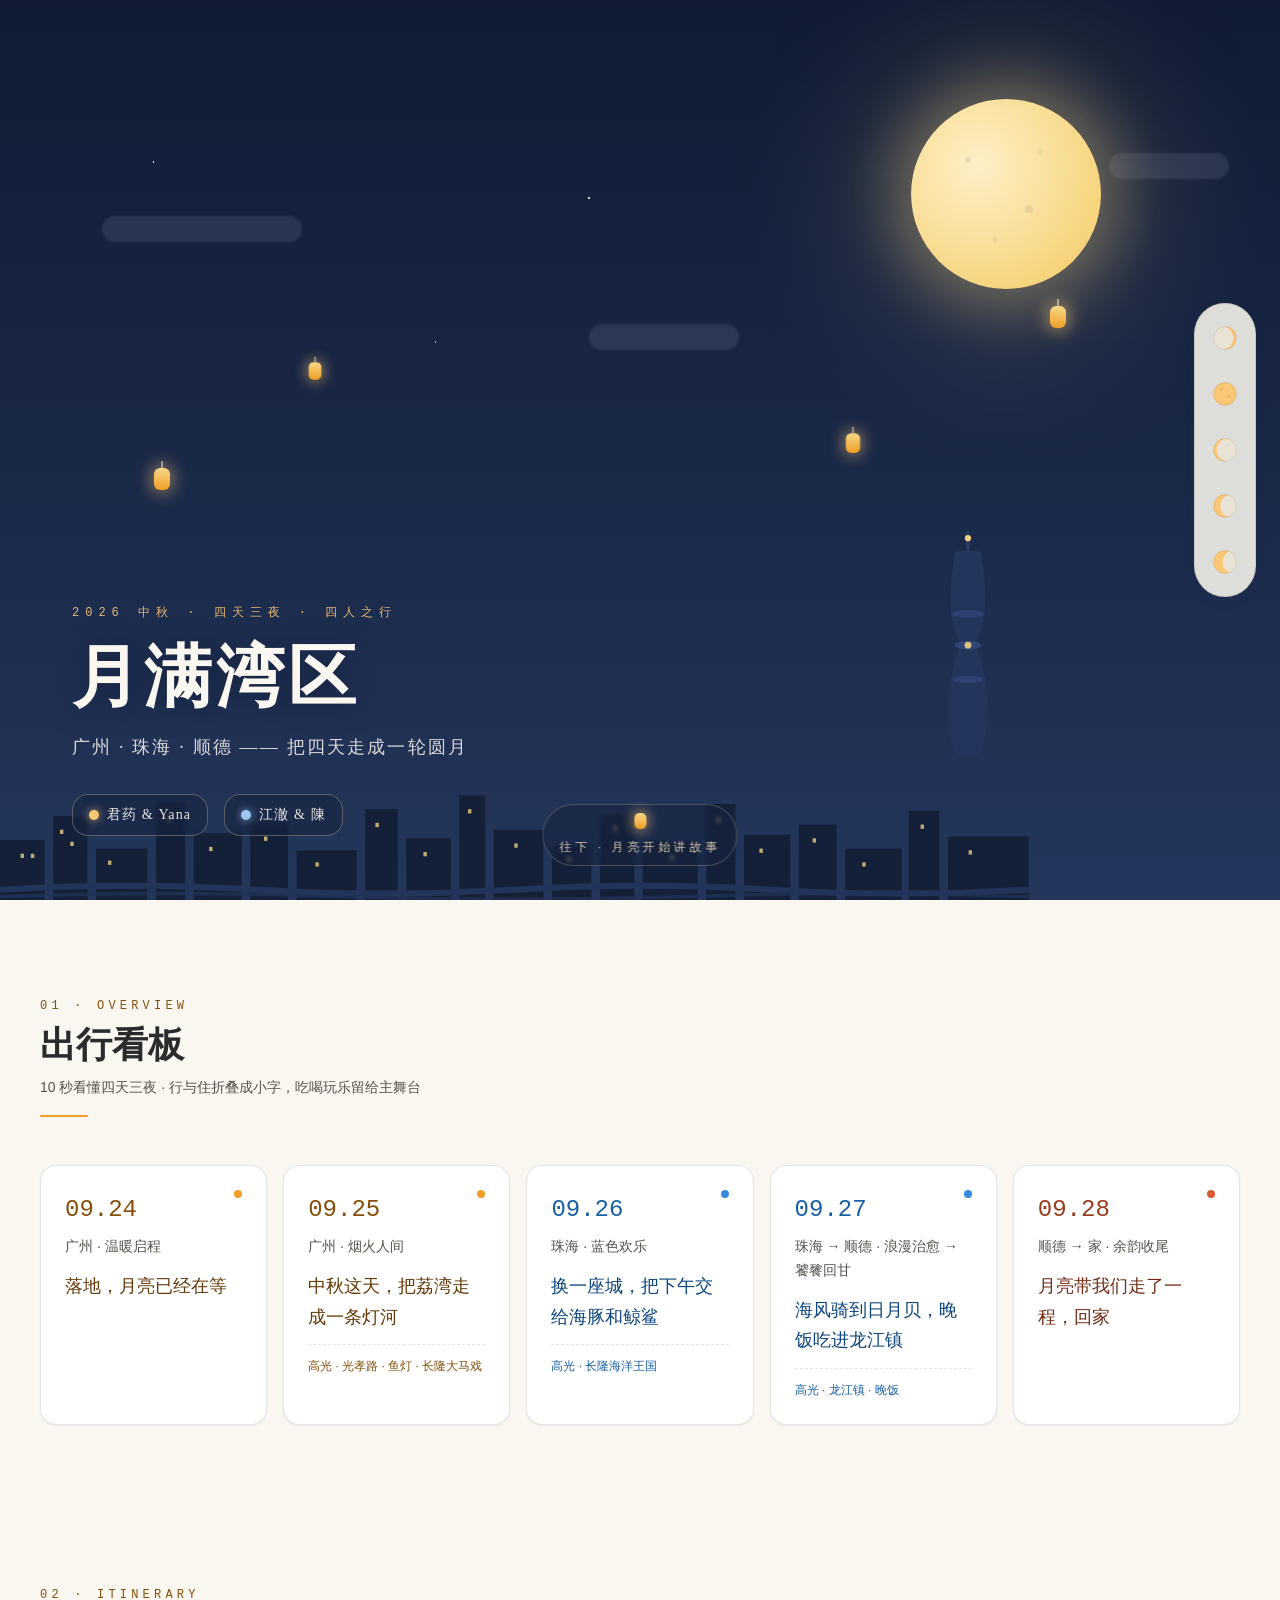
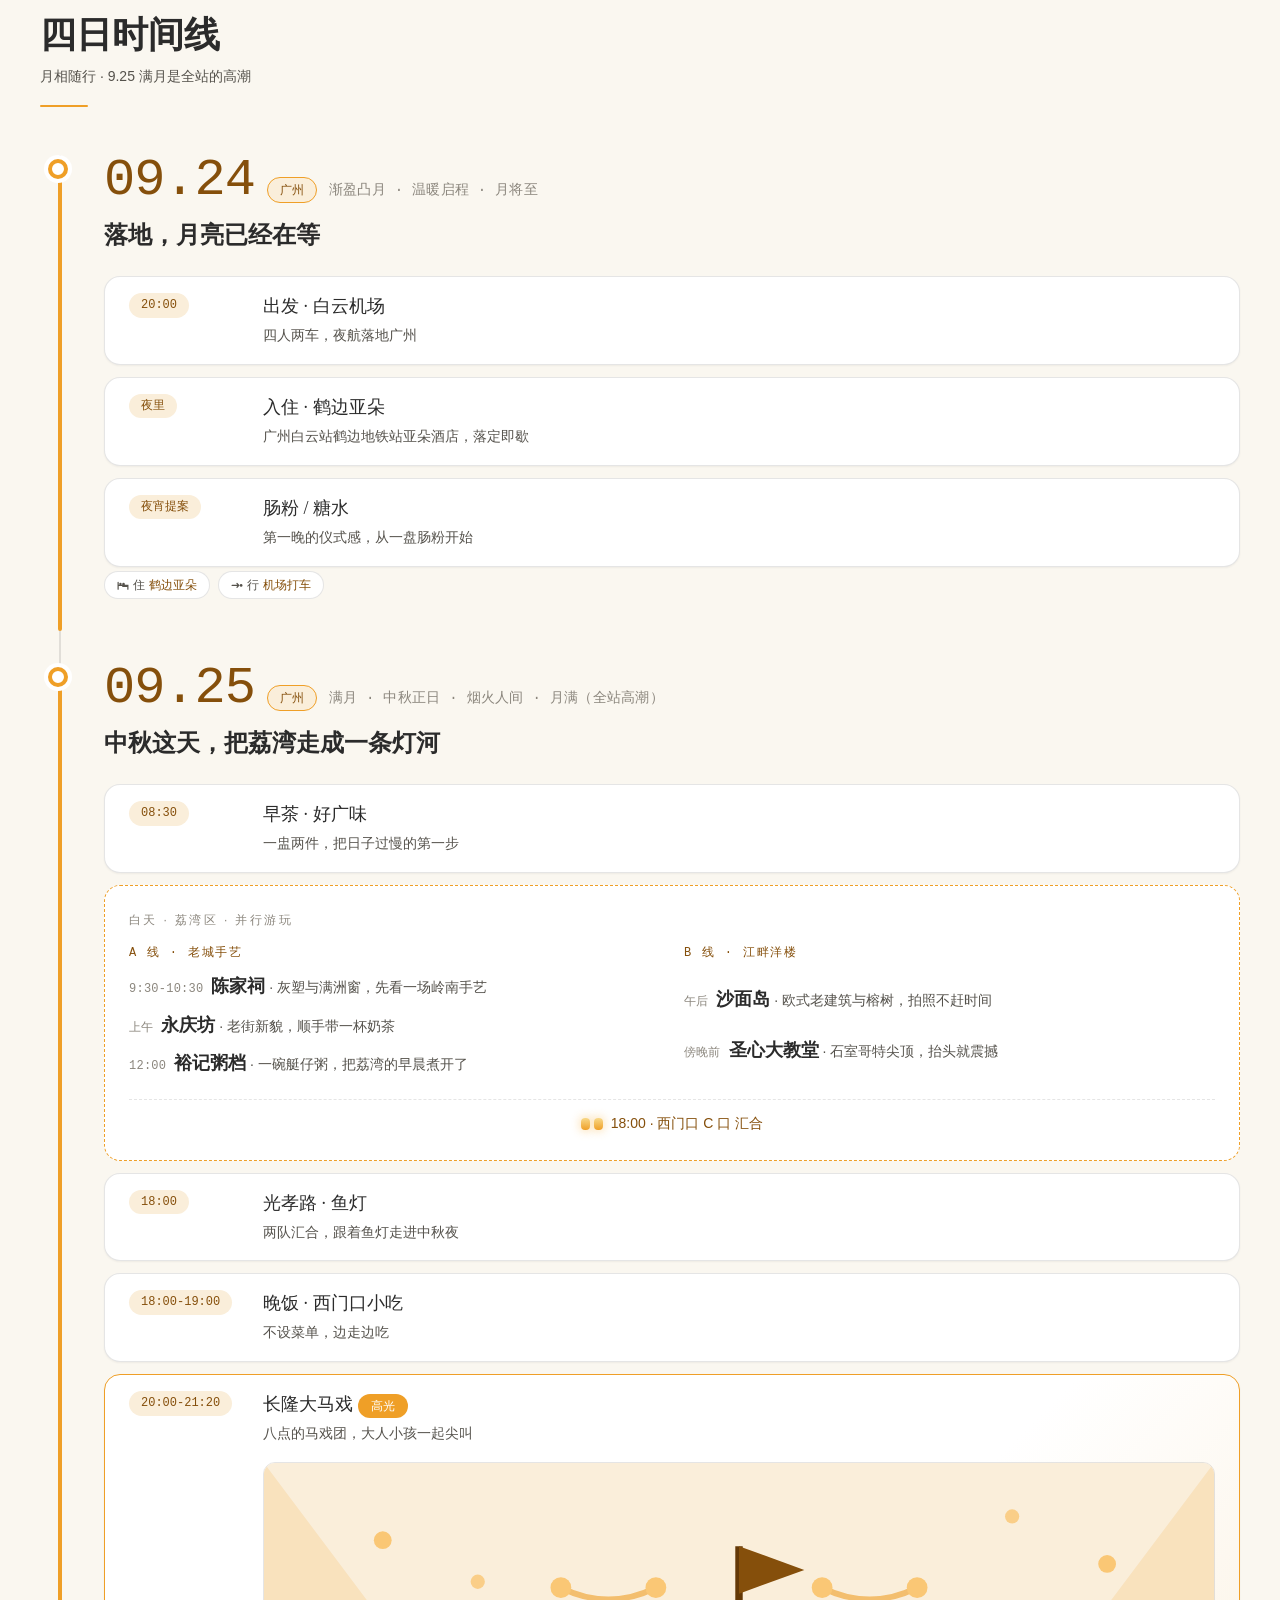
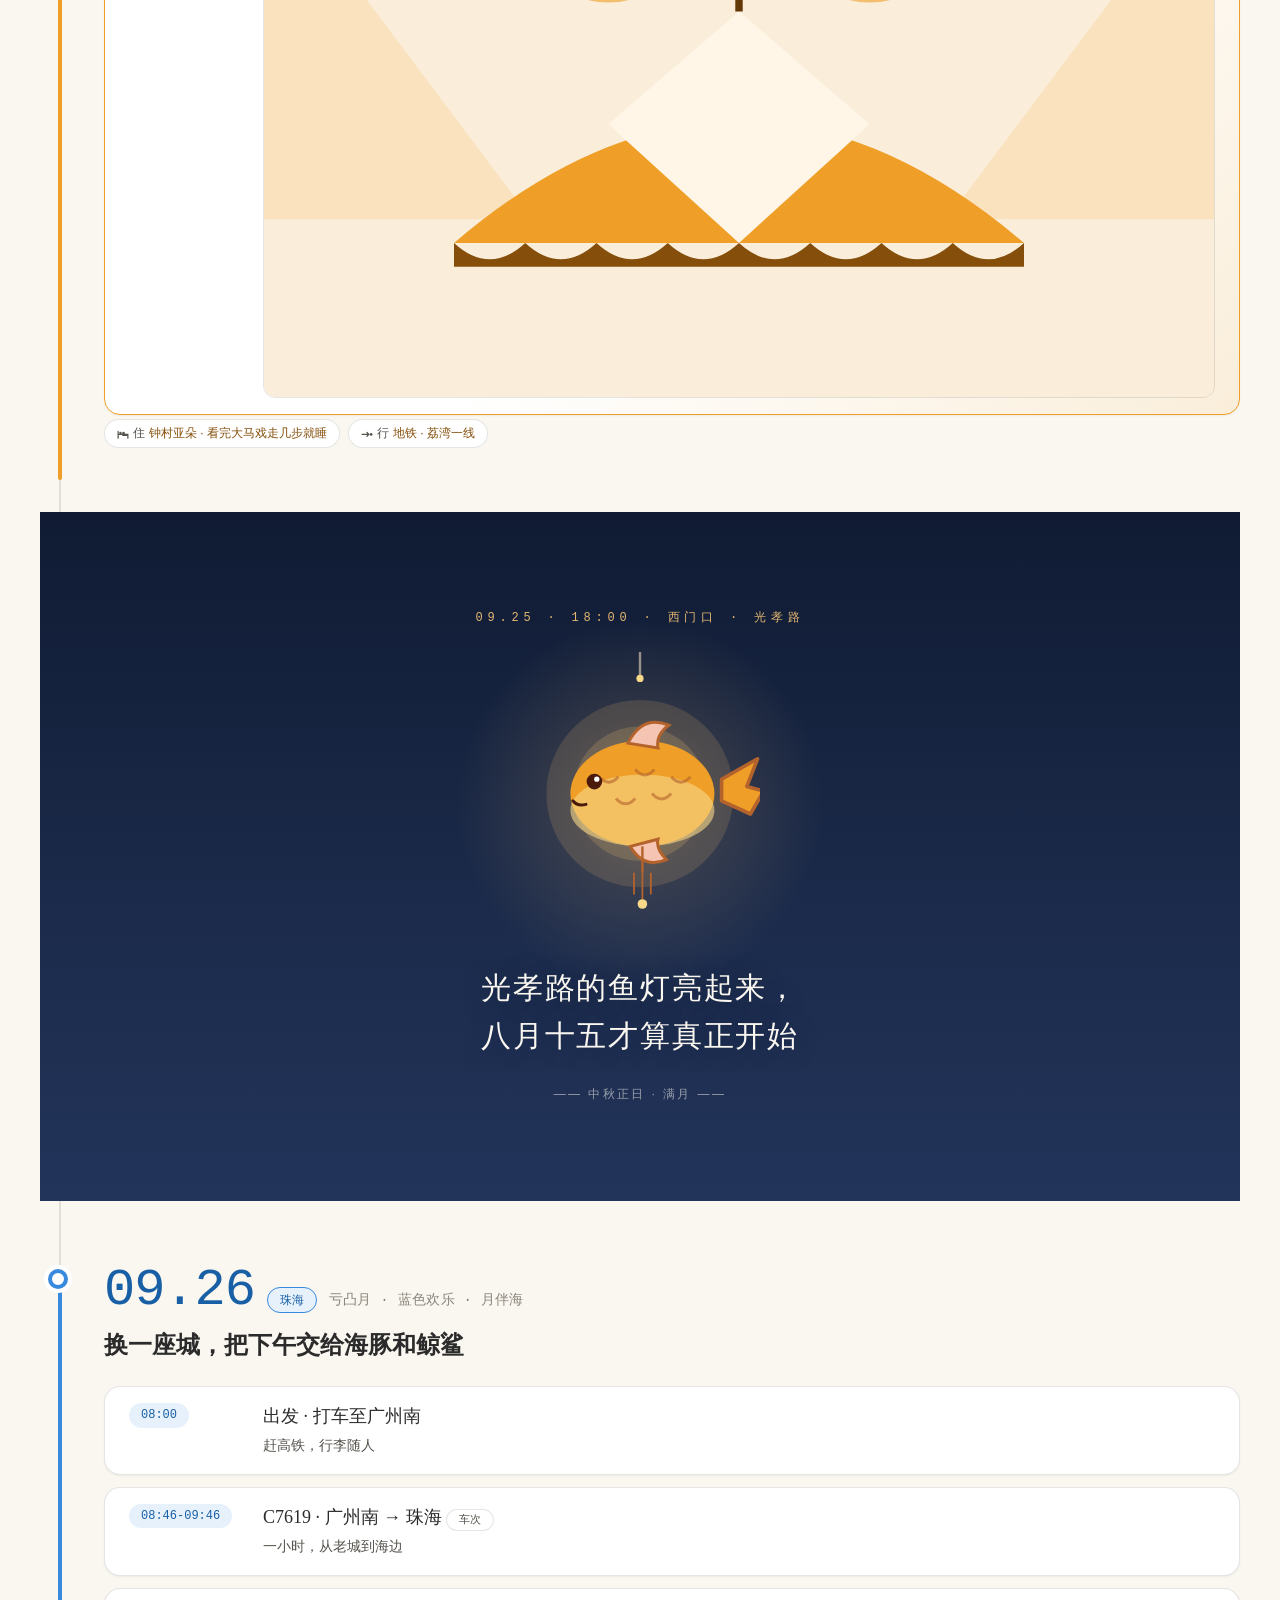
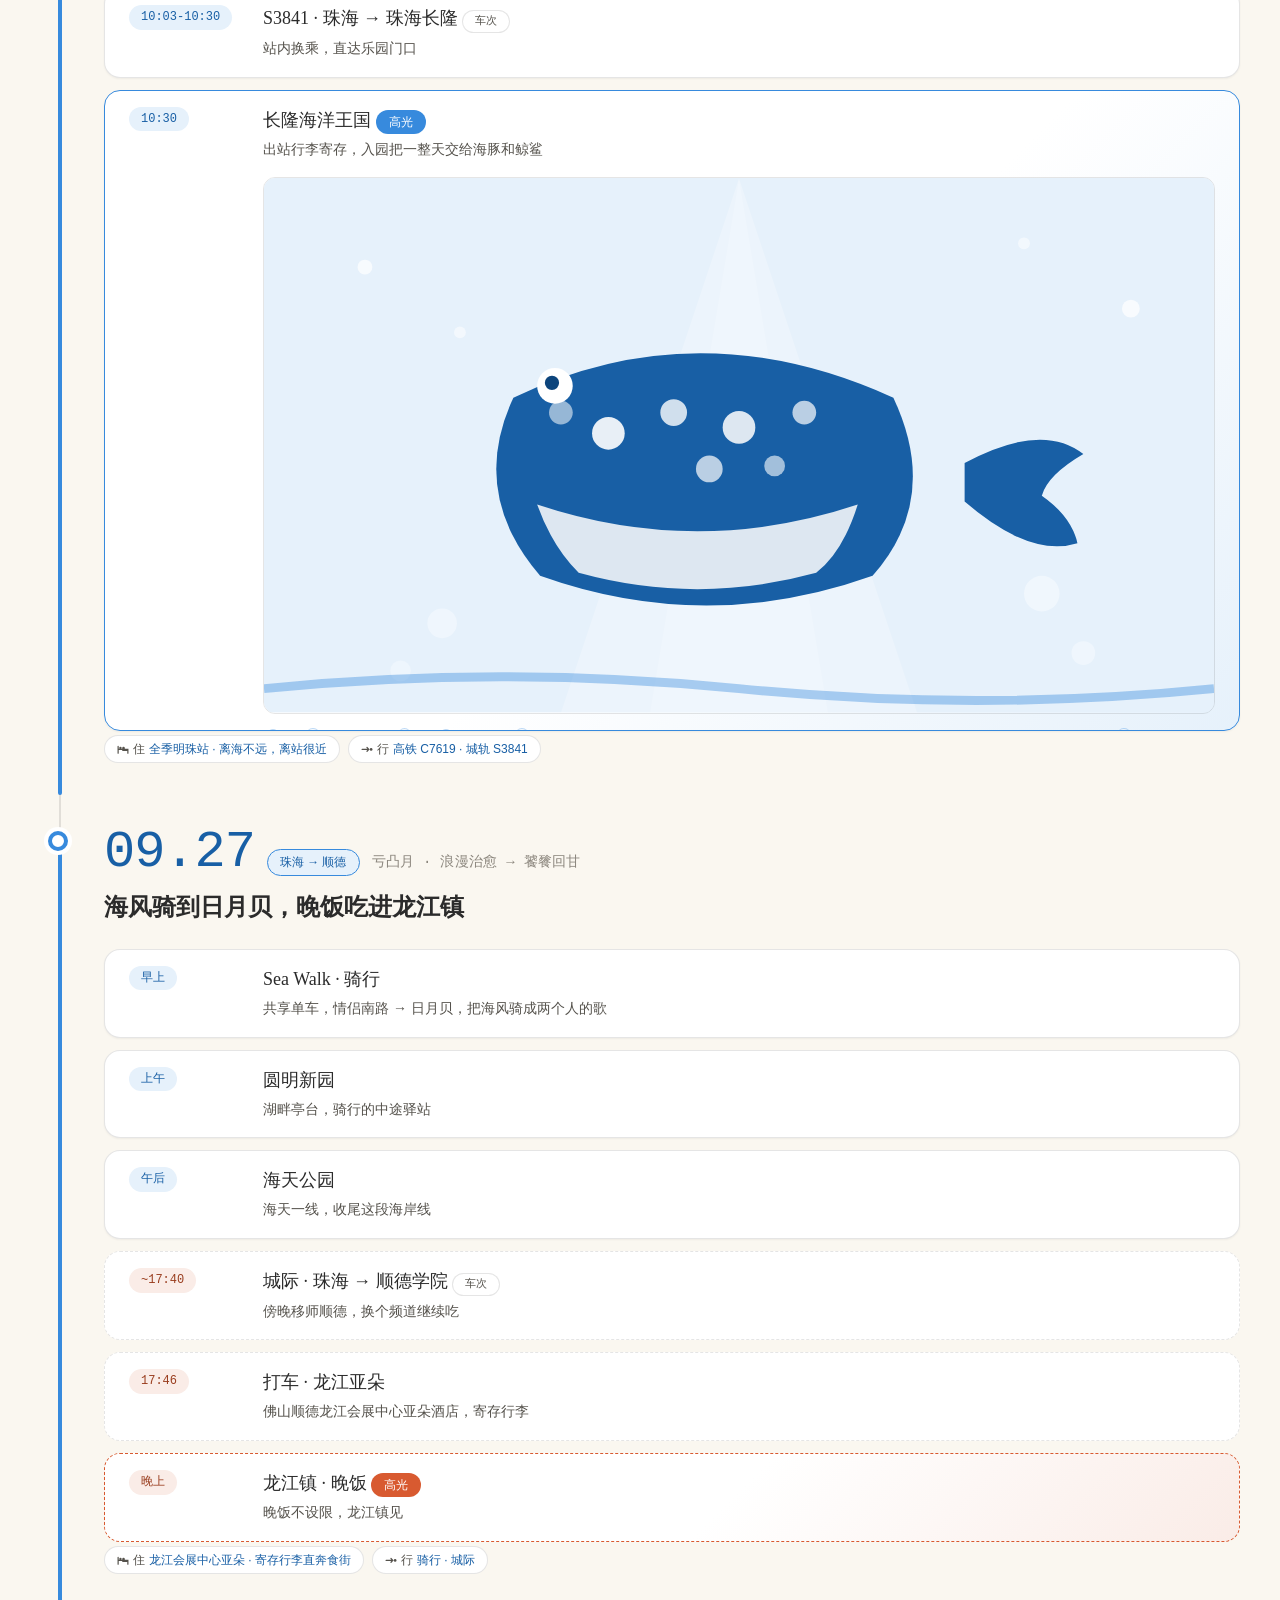
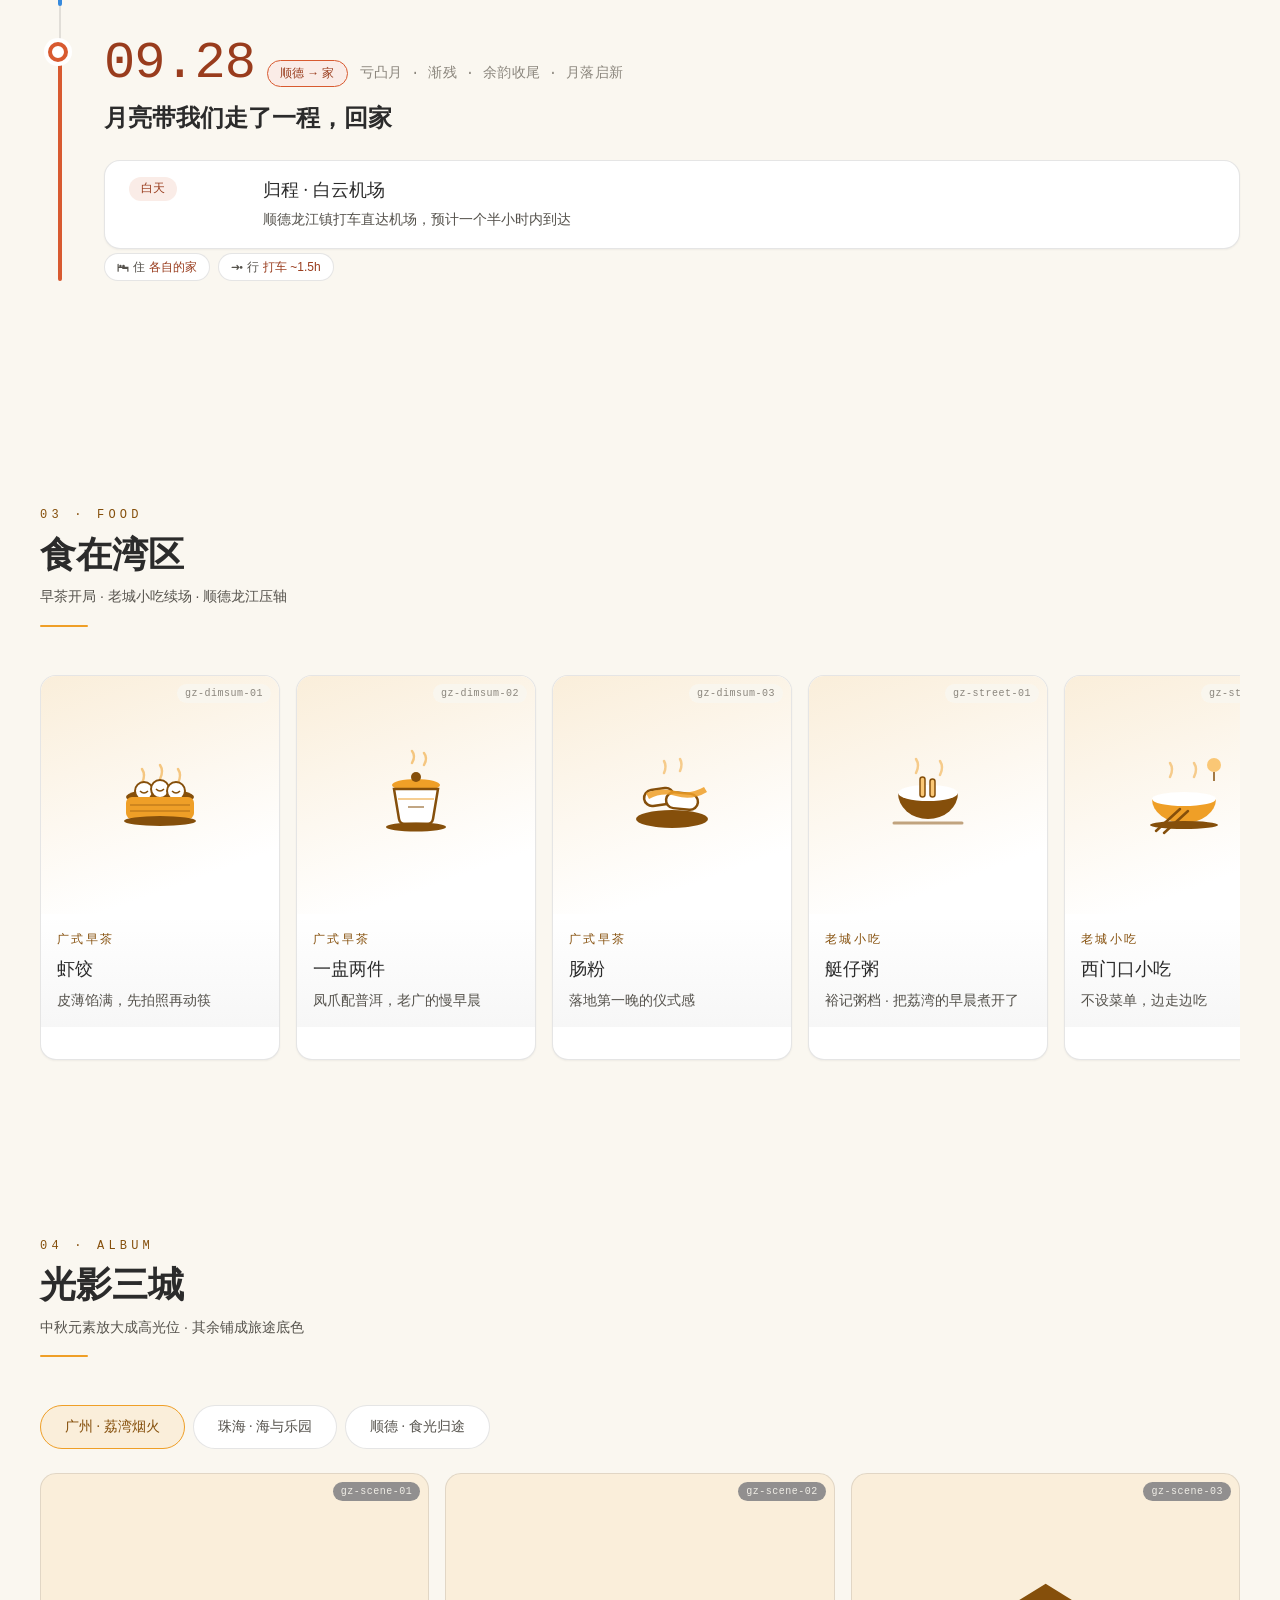
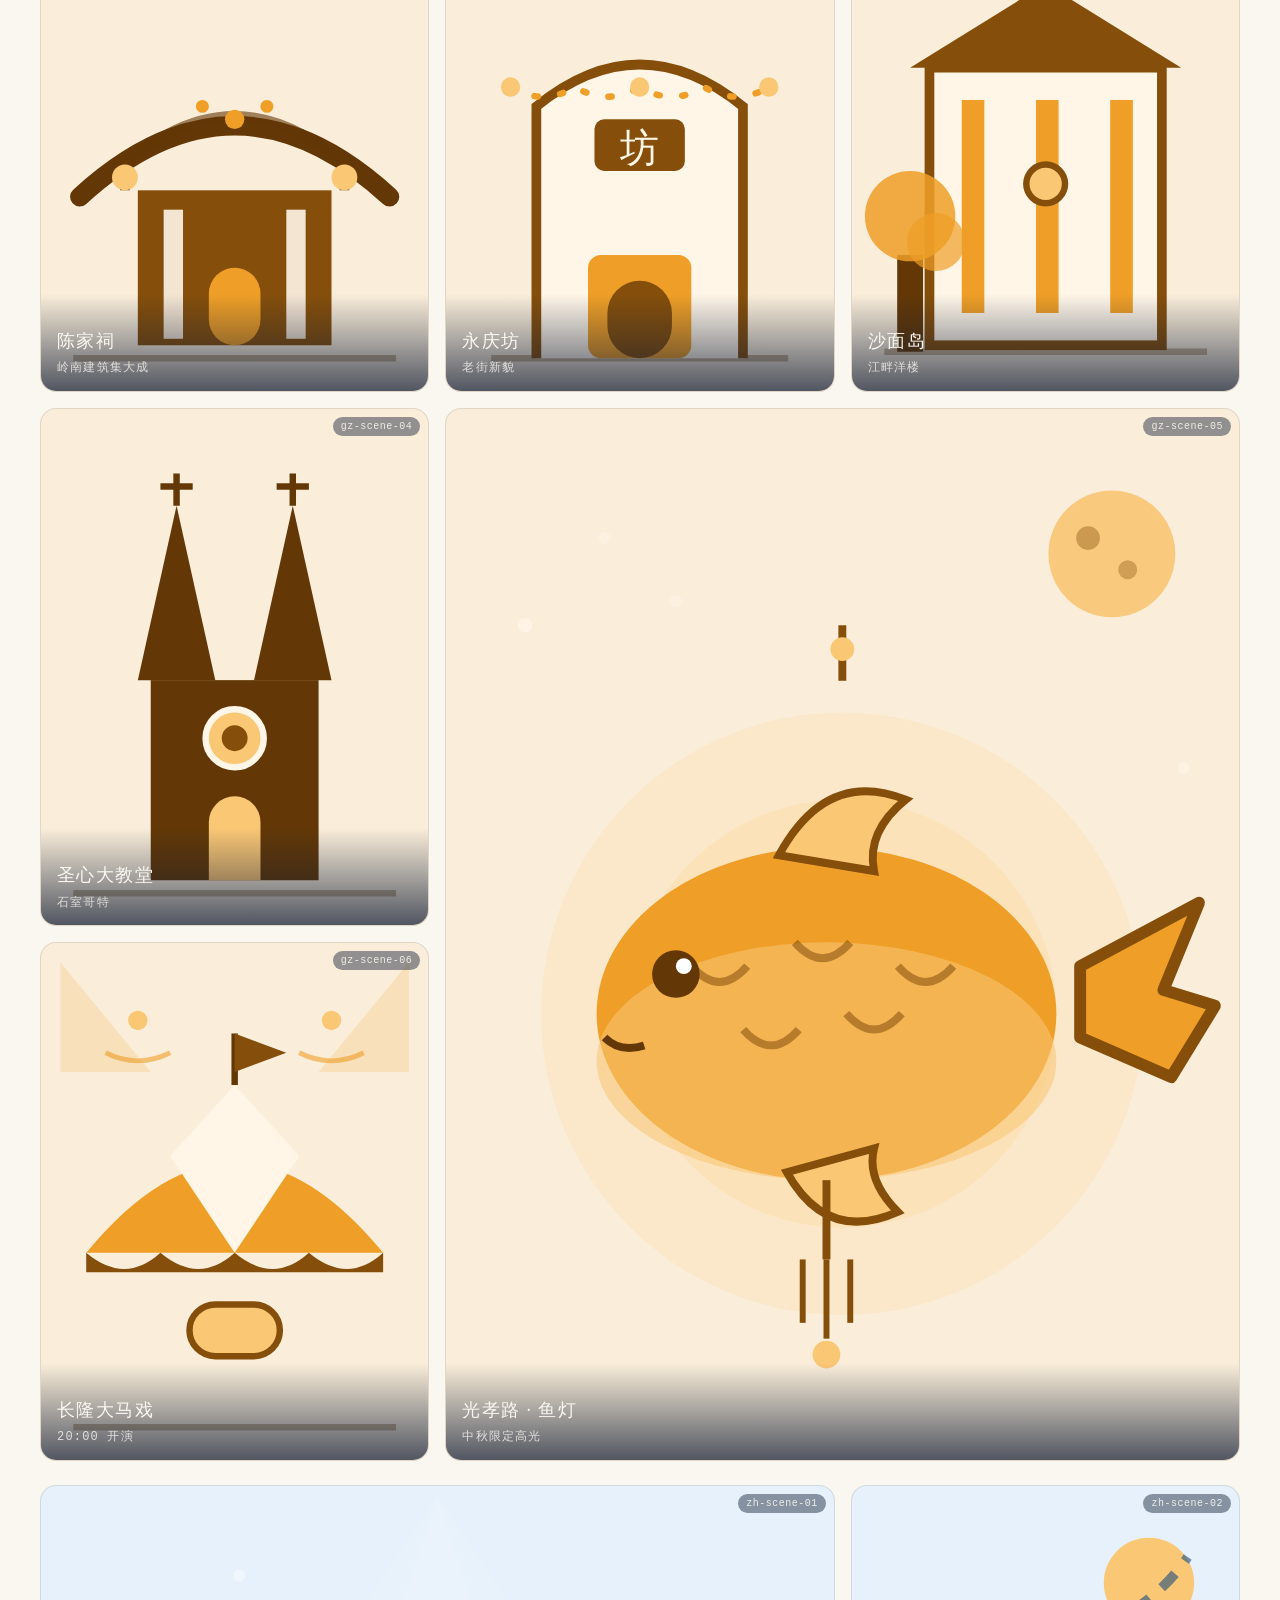
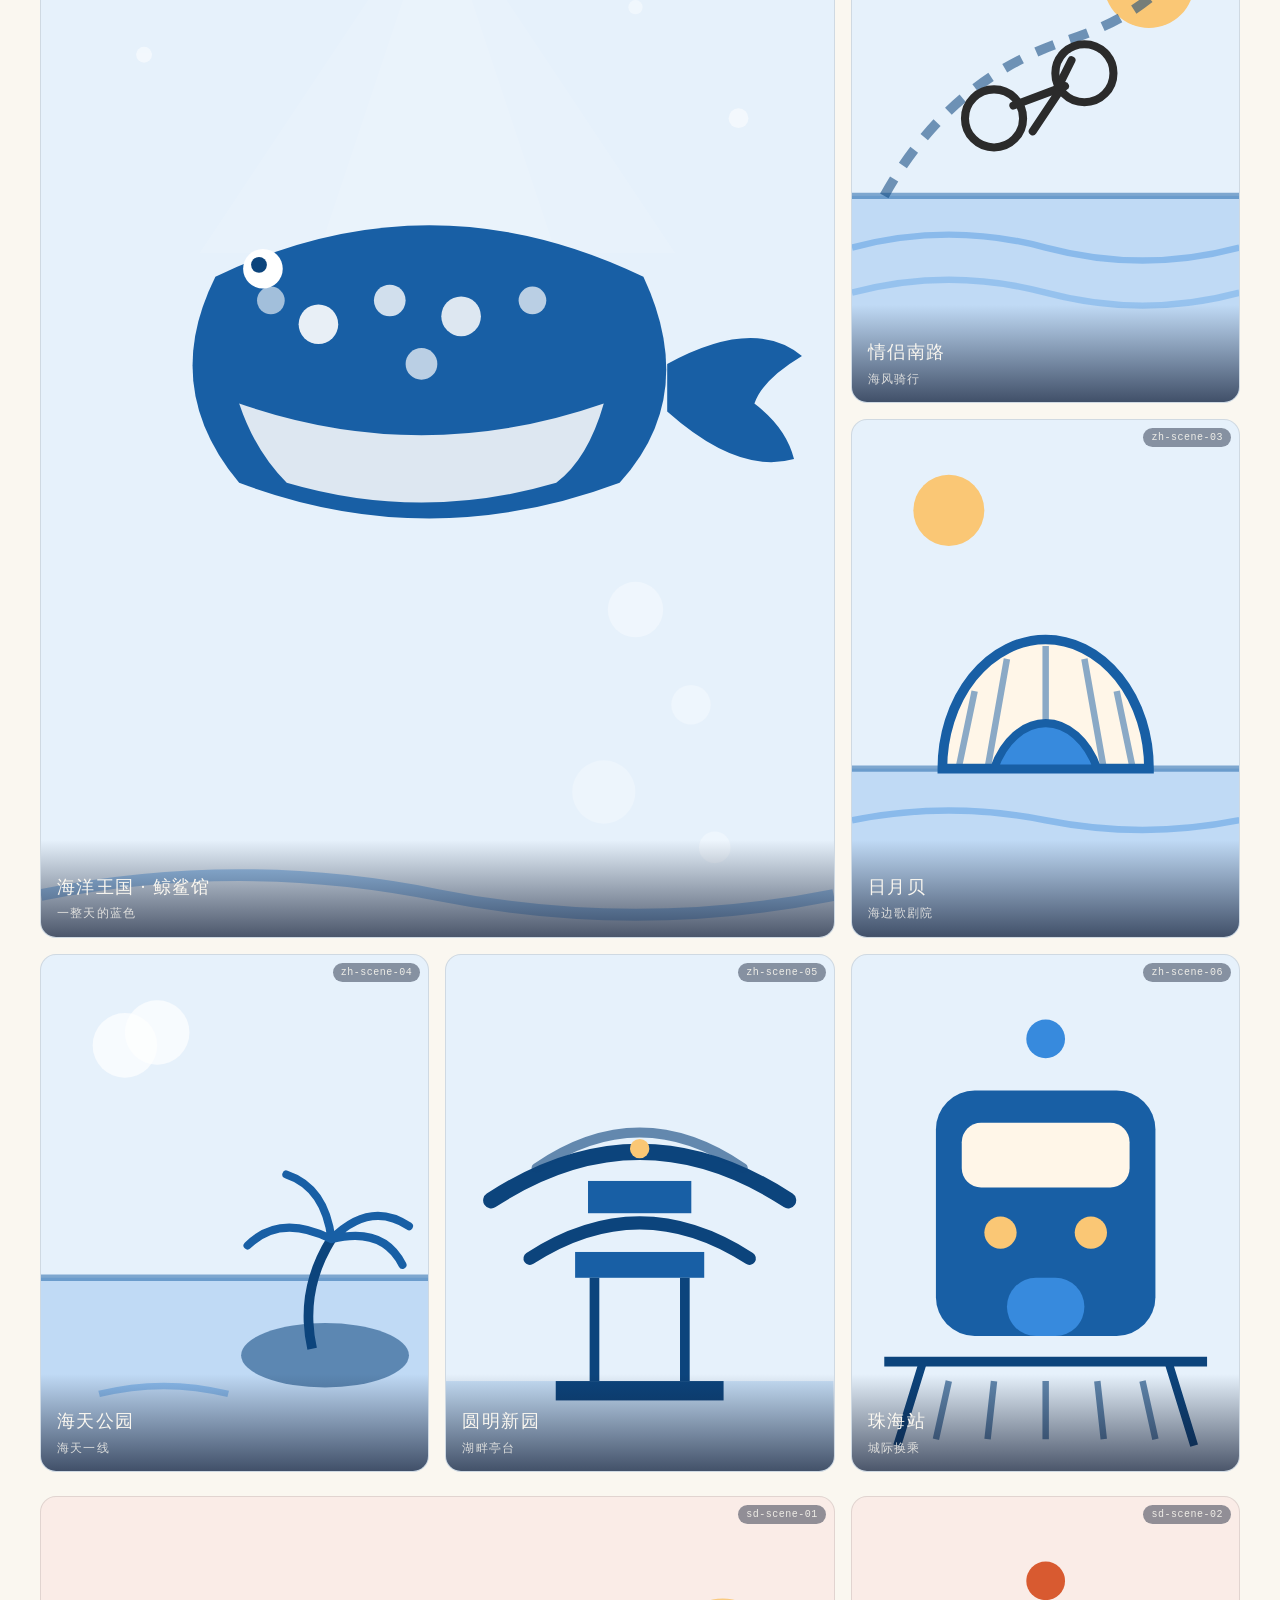
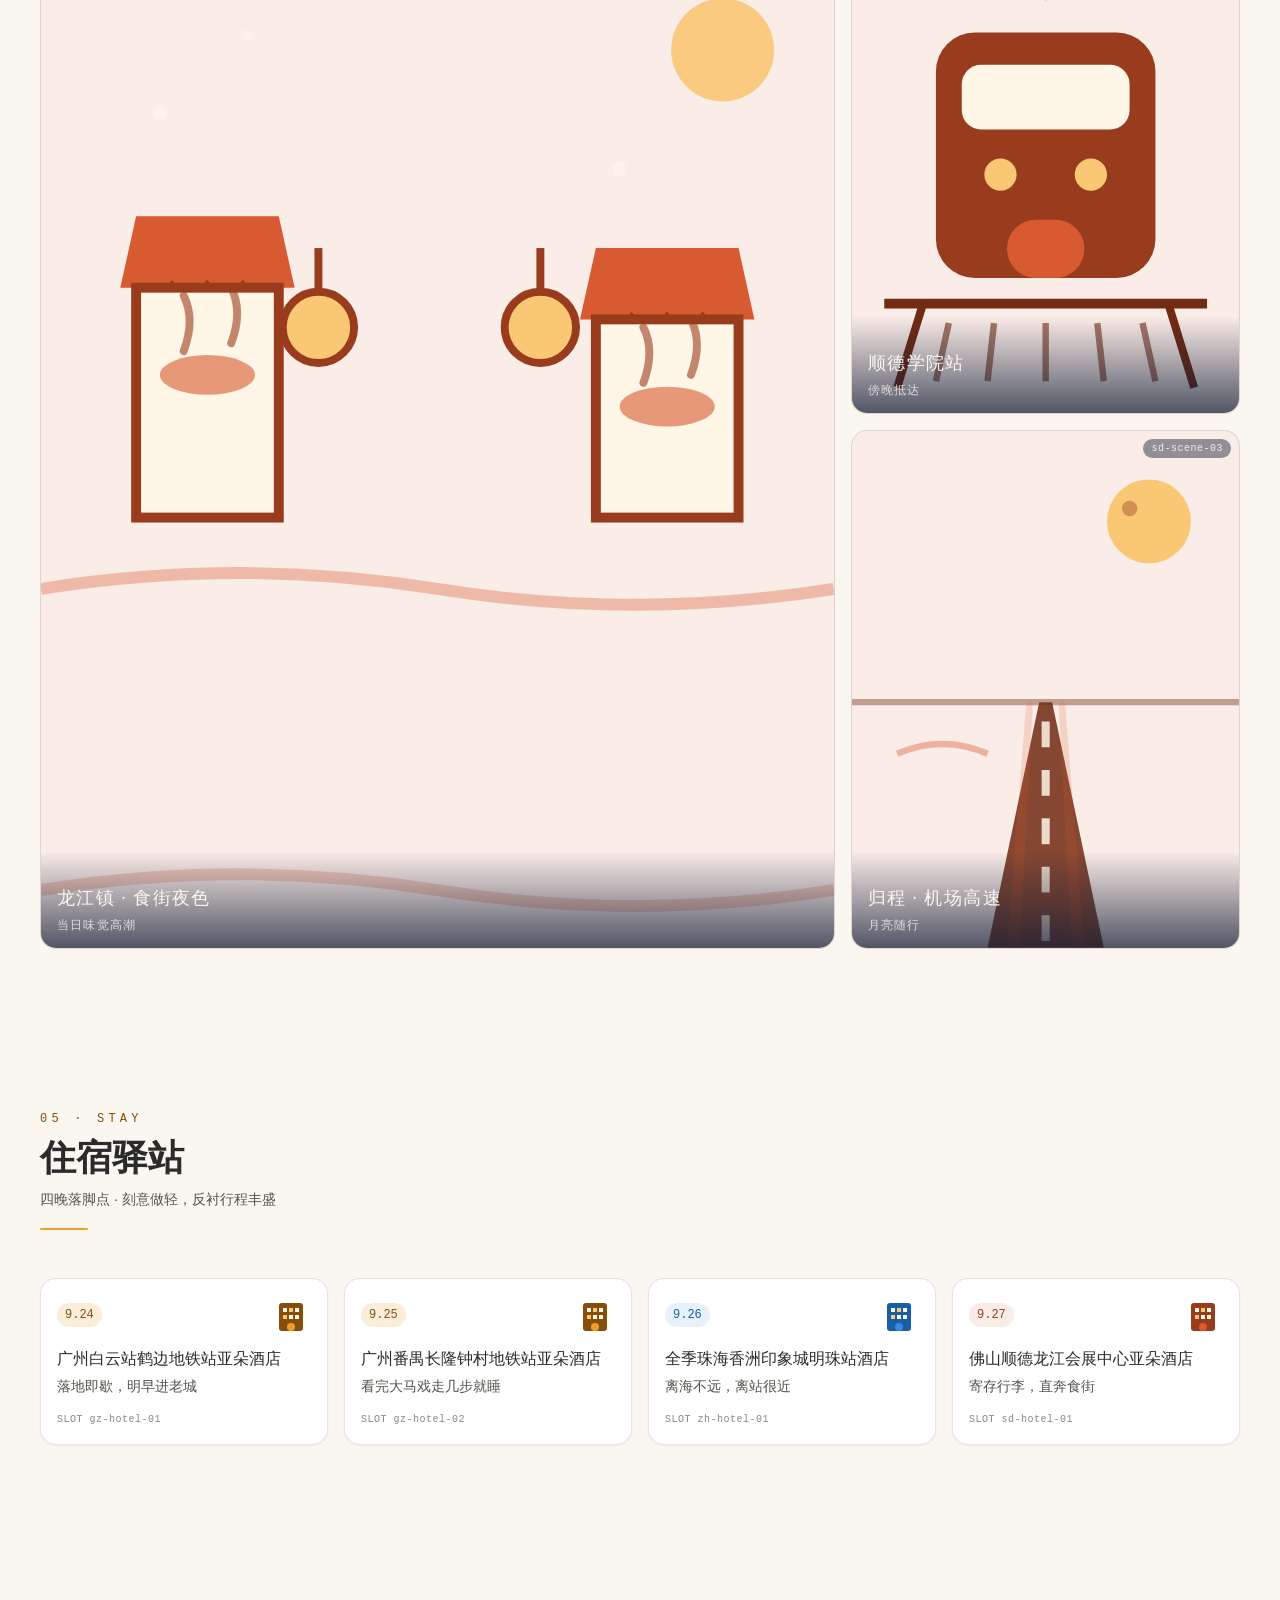
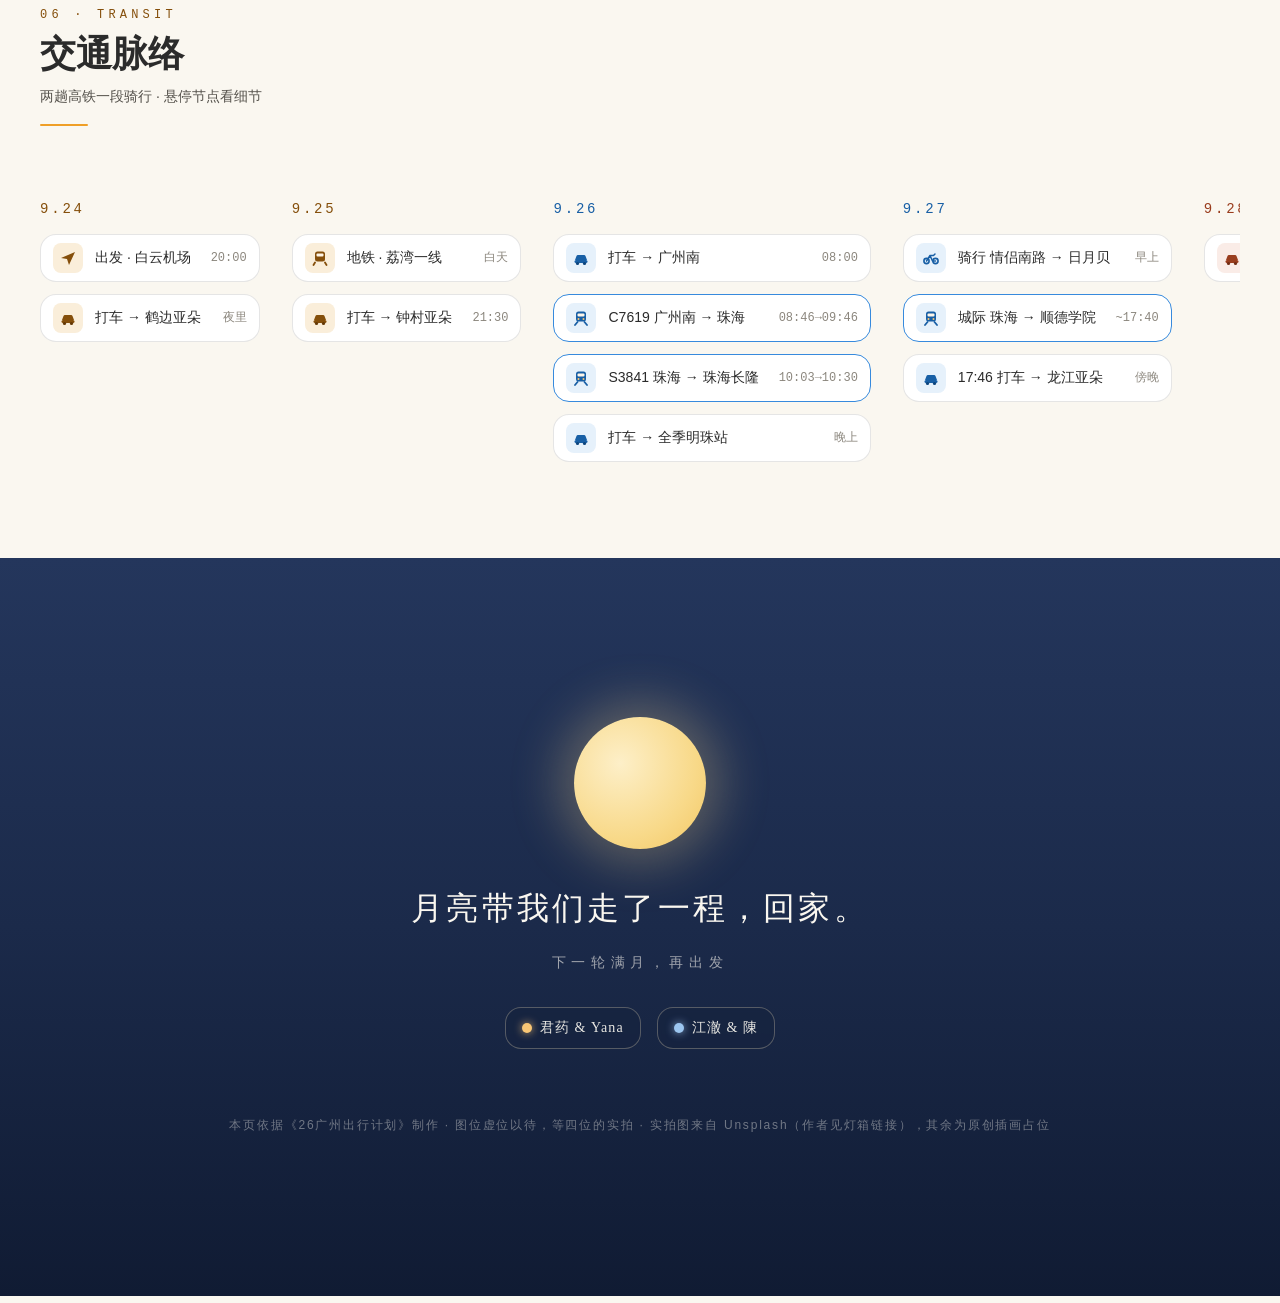
==== commit 5b891b78: "feat: 美食画廊接入 Unsplash 实拍图，新增图位兜底与可选实拍图包" ====
--- a/index.html
+++ b/index.html
@@ -236,6 +236,8 @@
   </noscript>
 
   <script src="js/data.js"></script>
+  <!-- 可选实拍图包（Wikimedia 实景照，共 13 个图位）：若你的网络能访问 upload.wikimedia.org，取消下一行注释即可全量切到实拍 -->
+  <!-- <script src="js/photos.optional.js"></script> -->
   <script src="js/main.js"></script>
 </body>
 </html>
--- a/css/components.css
+++ b/css/components.css
@@ -665,6 +665,10 @@
 
 .food-card__media svg { width: 96px; height: 96px; }
 
+.food-card__media--img { padding: 0; }
+
+.food-card__media--img img { width: 100%; height: 100%; object-fit: cover; }
+
 .food-card__body {
   padding: var(--sp-4);
   background: linear-gradient(180deg, transparent, rgba(43,43,43,0.04));
@@ -760,6 +764,10 @@
 .tile:hover, .tile:focus-visible { filter: brightness(1.04); transform: translateY(-2px); }
 
 .tile svg { width: 100%; height: 100%; aspect-ratio: 3 / 4; display: block; }
+
+.tile > img { width: 100%; height: 100%; aspect-ratio: 3 / 4; object-fit: cover; display: block; }
+
+.tile--wide > img { aspect-ratio: auto; }
 
 .tile--wide { grid-column: span 2; grid-row: span 2; }
 .tile--wide svg { aspect-ratio: auto; height: 100%; }
@@ -1246,6 +1254,10 @@
 }
 
 .lightbox__stage svg { width: min(520px, 72vw); height: auto; max-height: 60vh; }
+
+.lightbox__stage img { max-width: 100%; max-height: 60vh; border-radius: 8px; }
+
+.lightbox__slot a { color: var(--lamp); text-decoration: underline; text-underline-offset: 2px; }
 
 .lightbox__cap {
   color: var(--night-text);
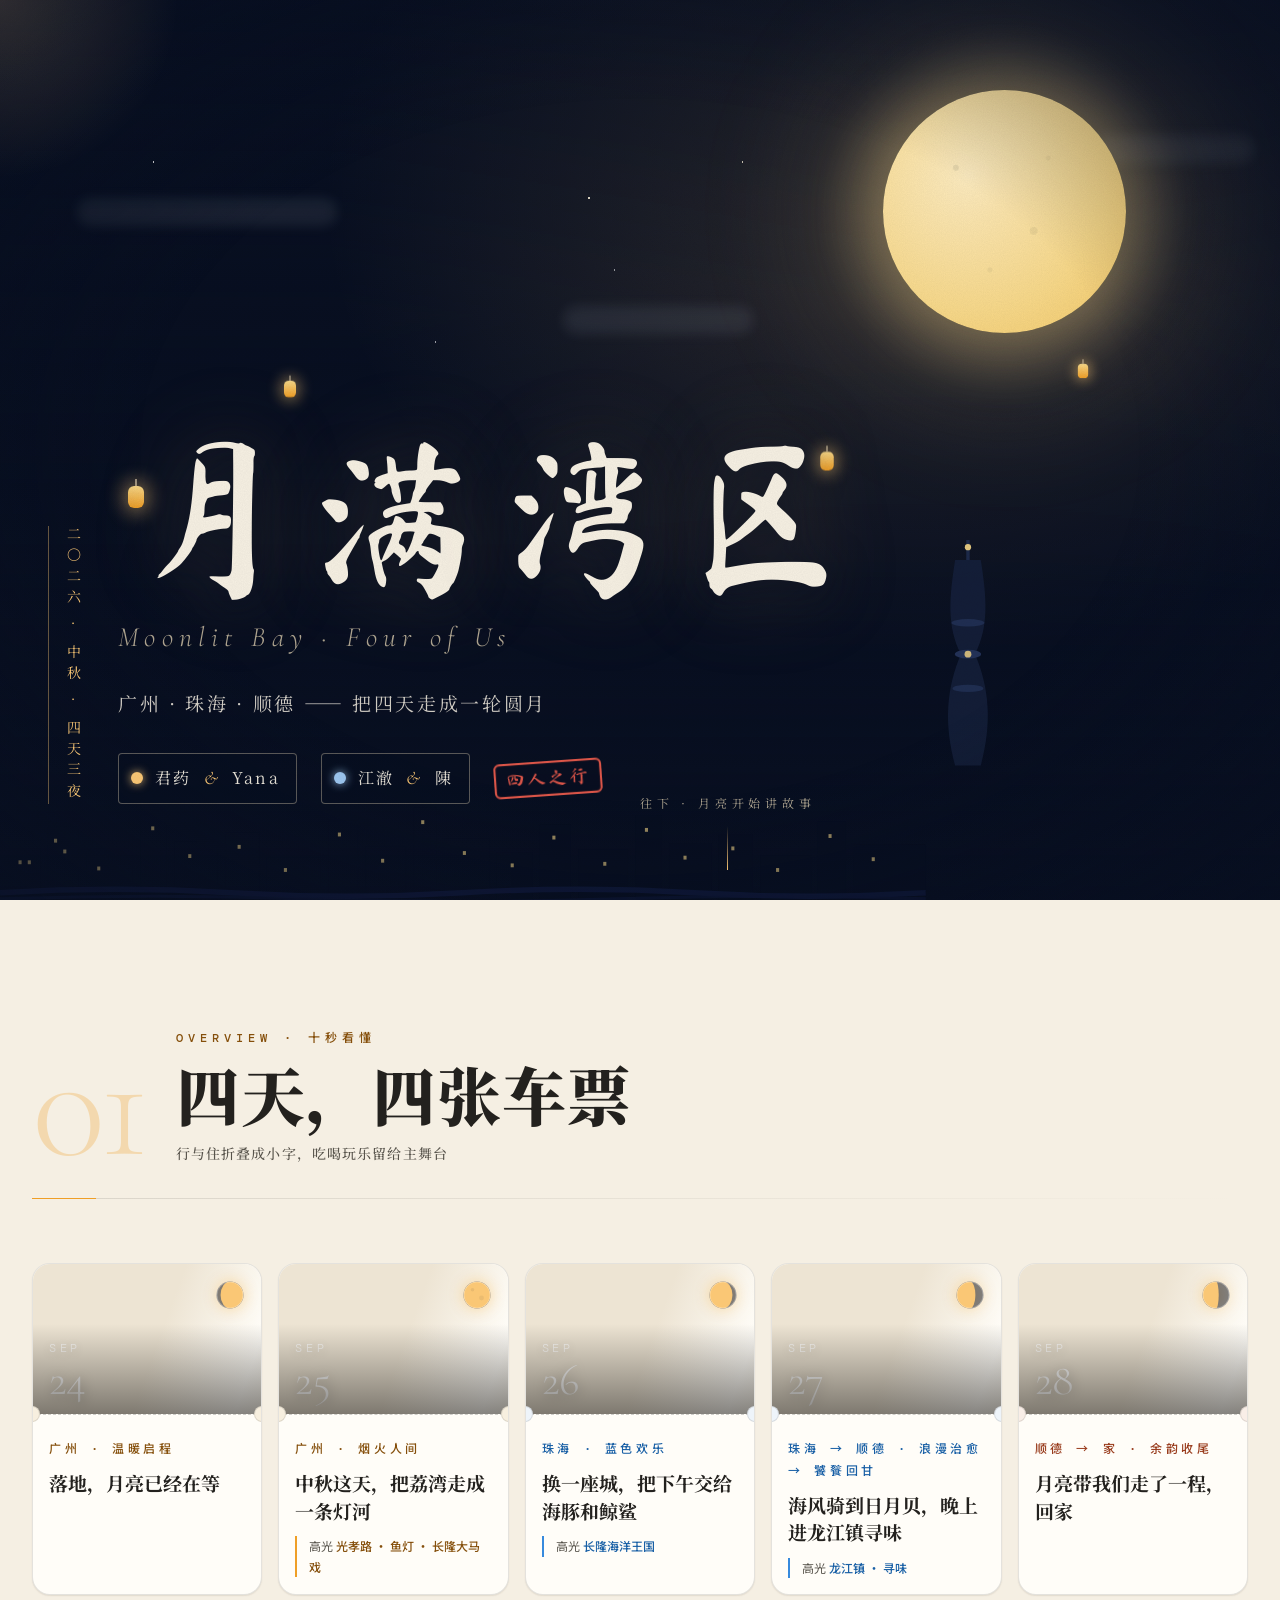
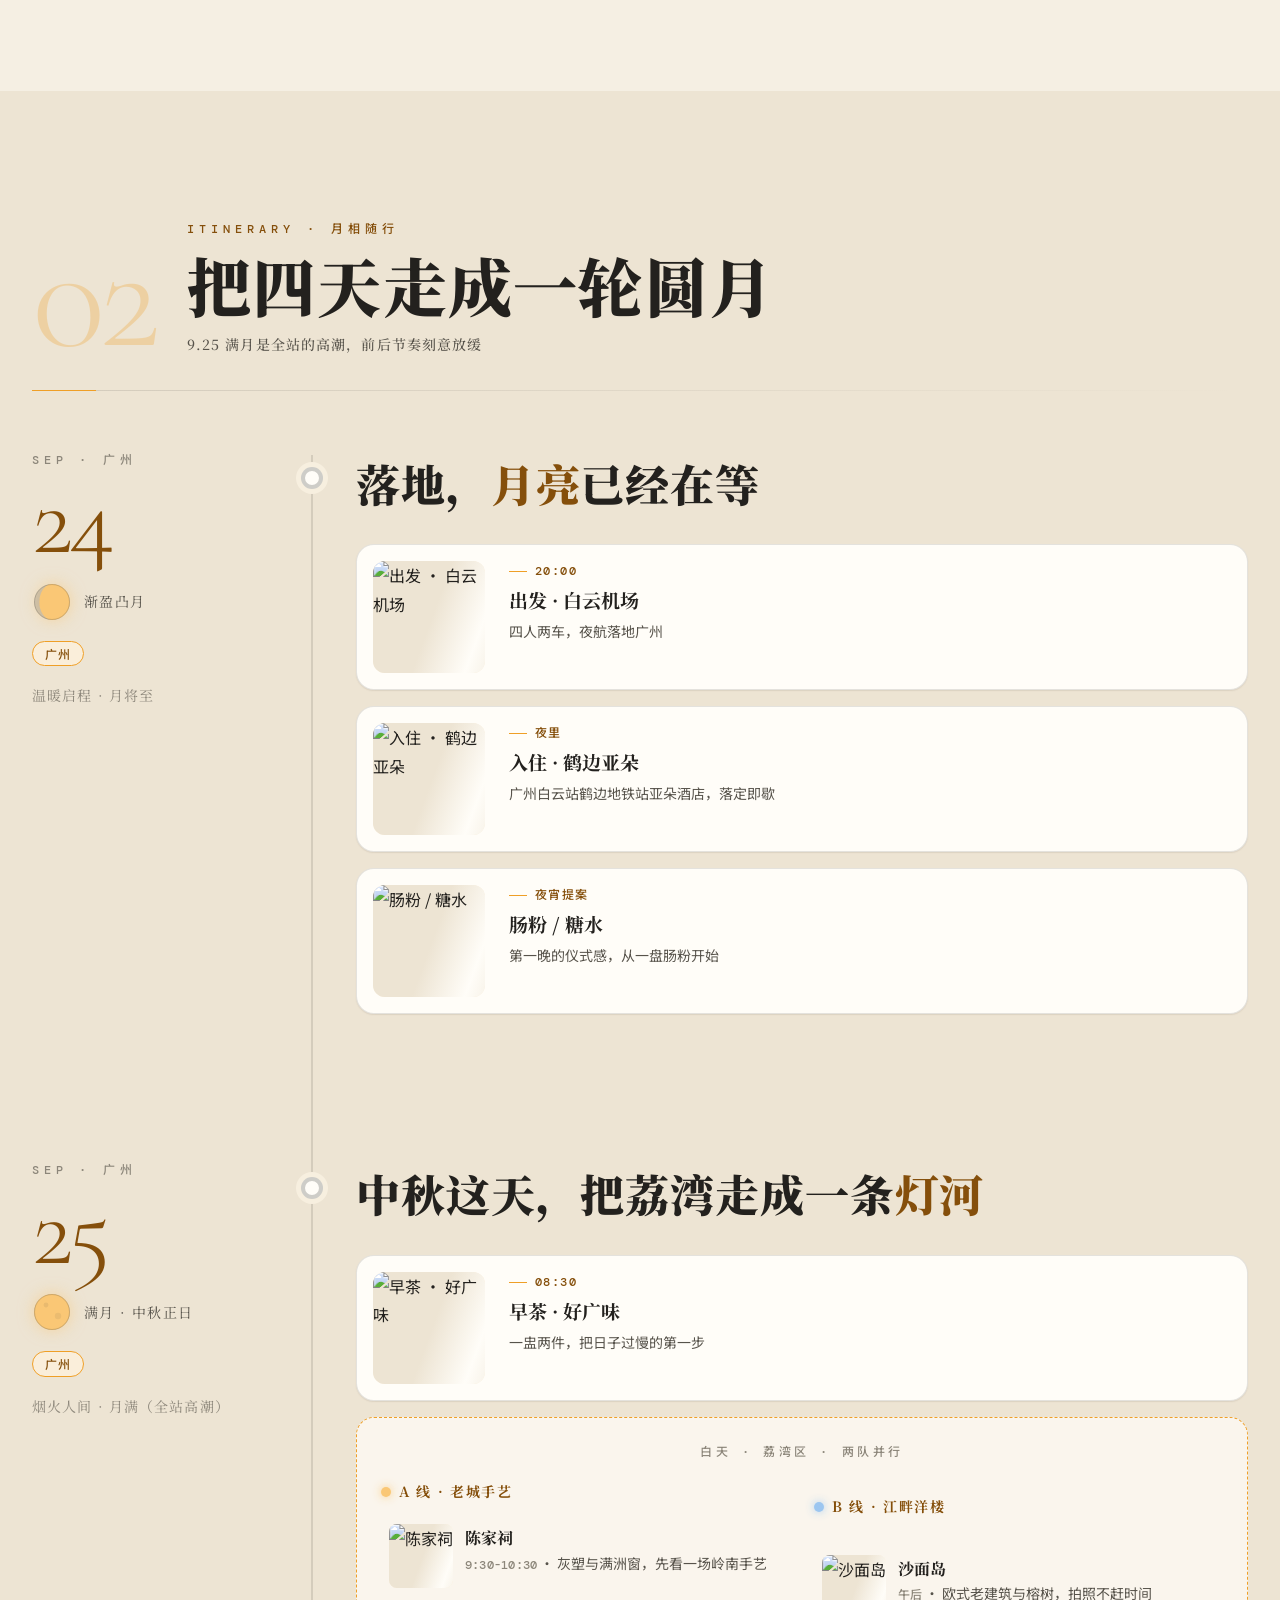
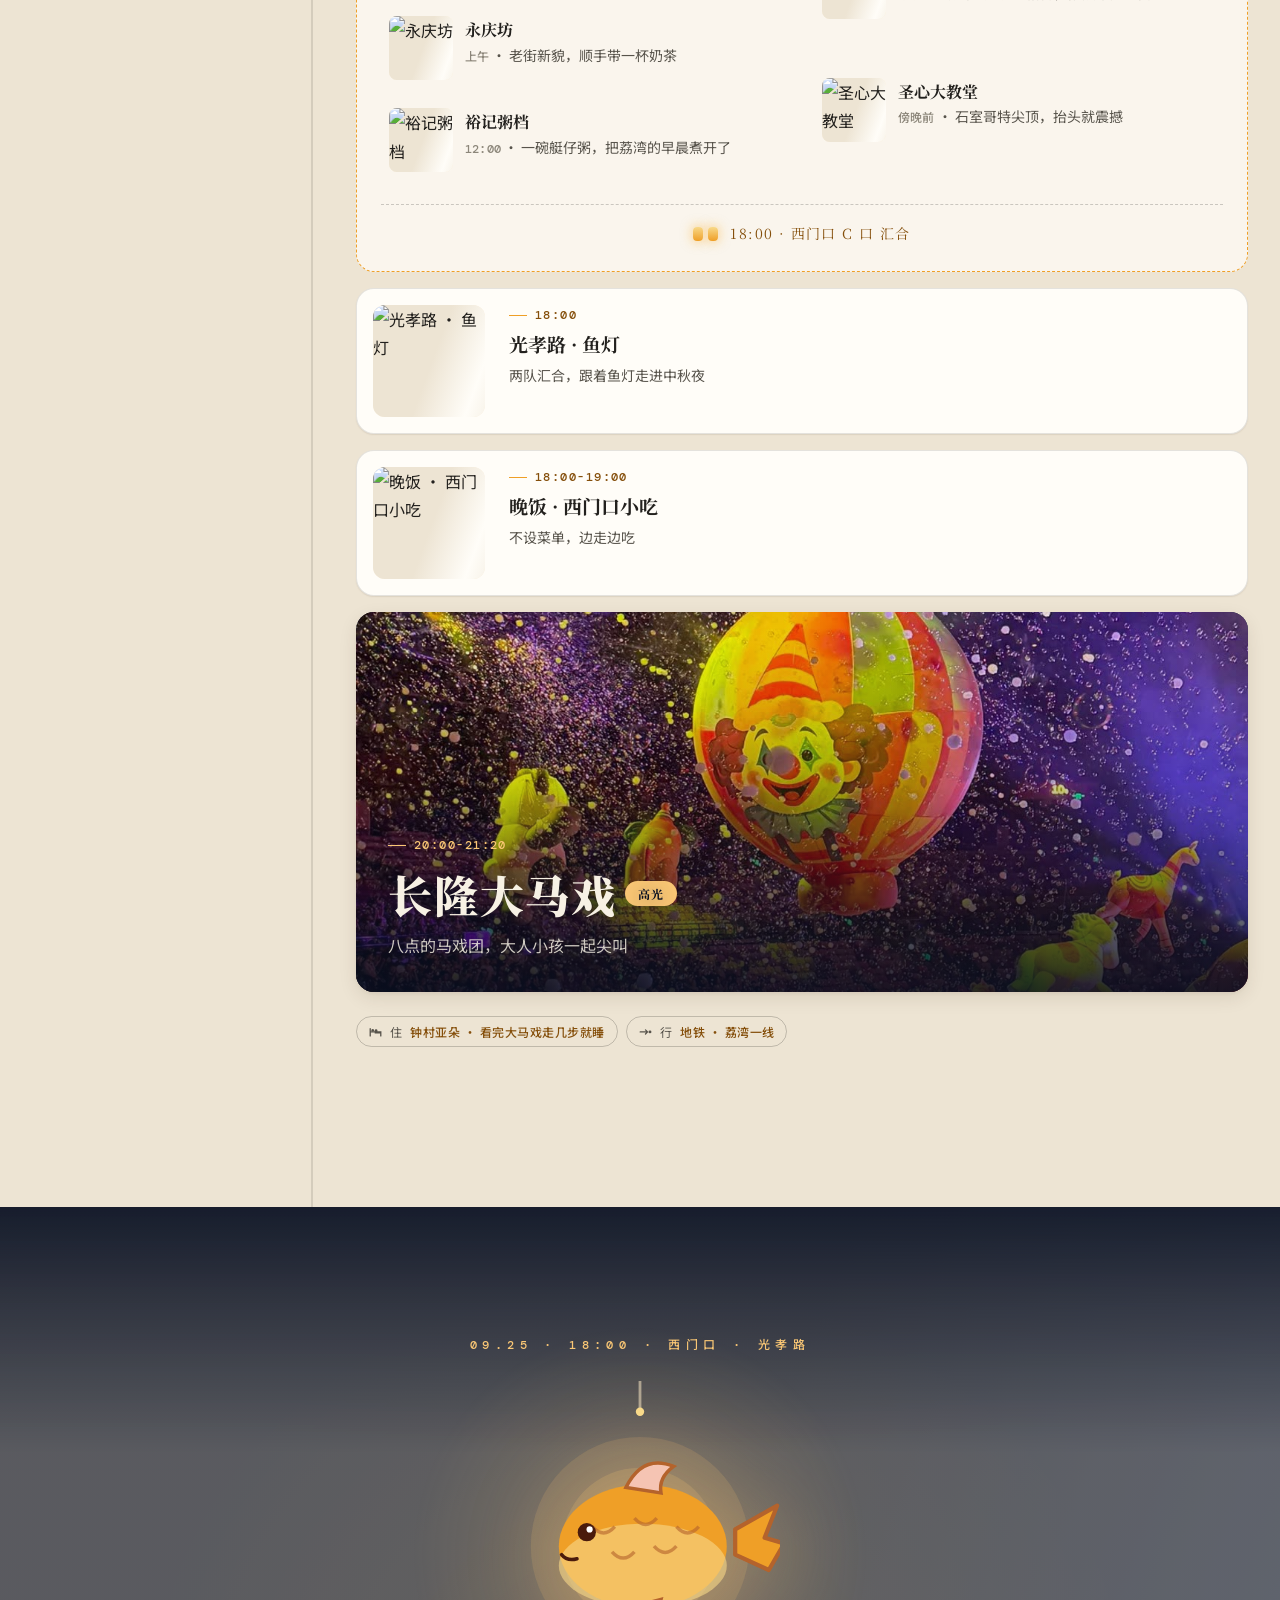
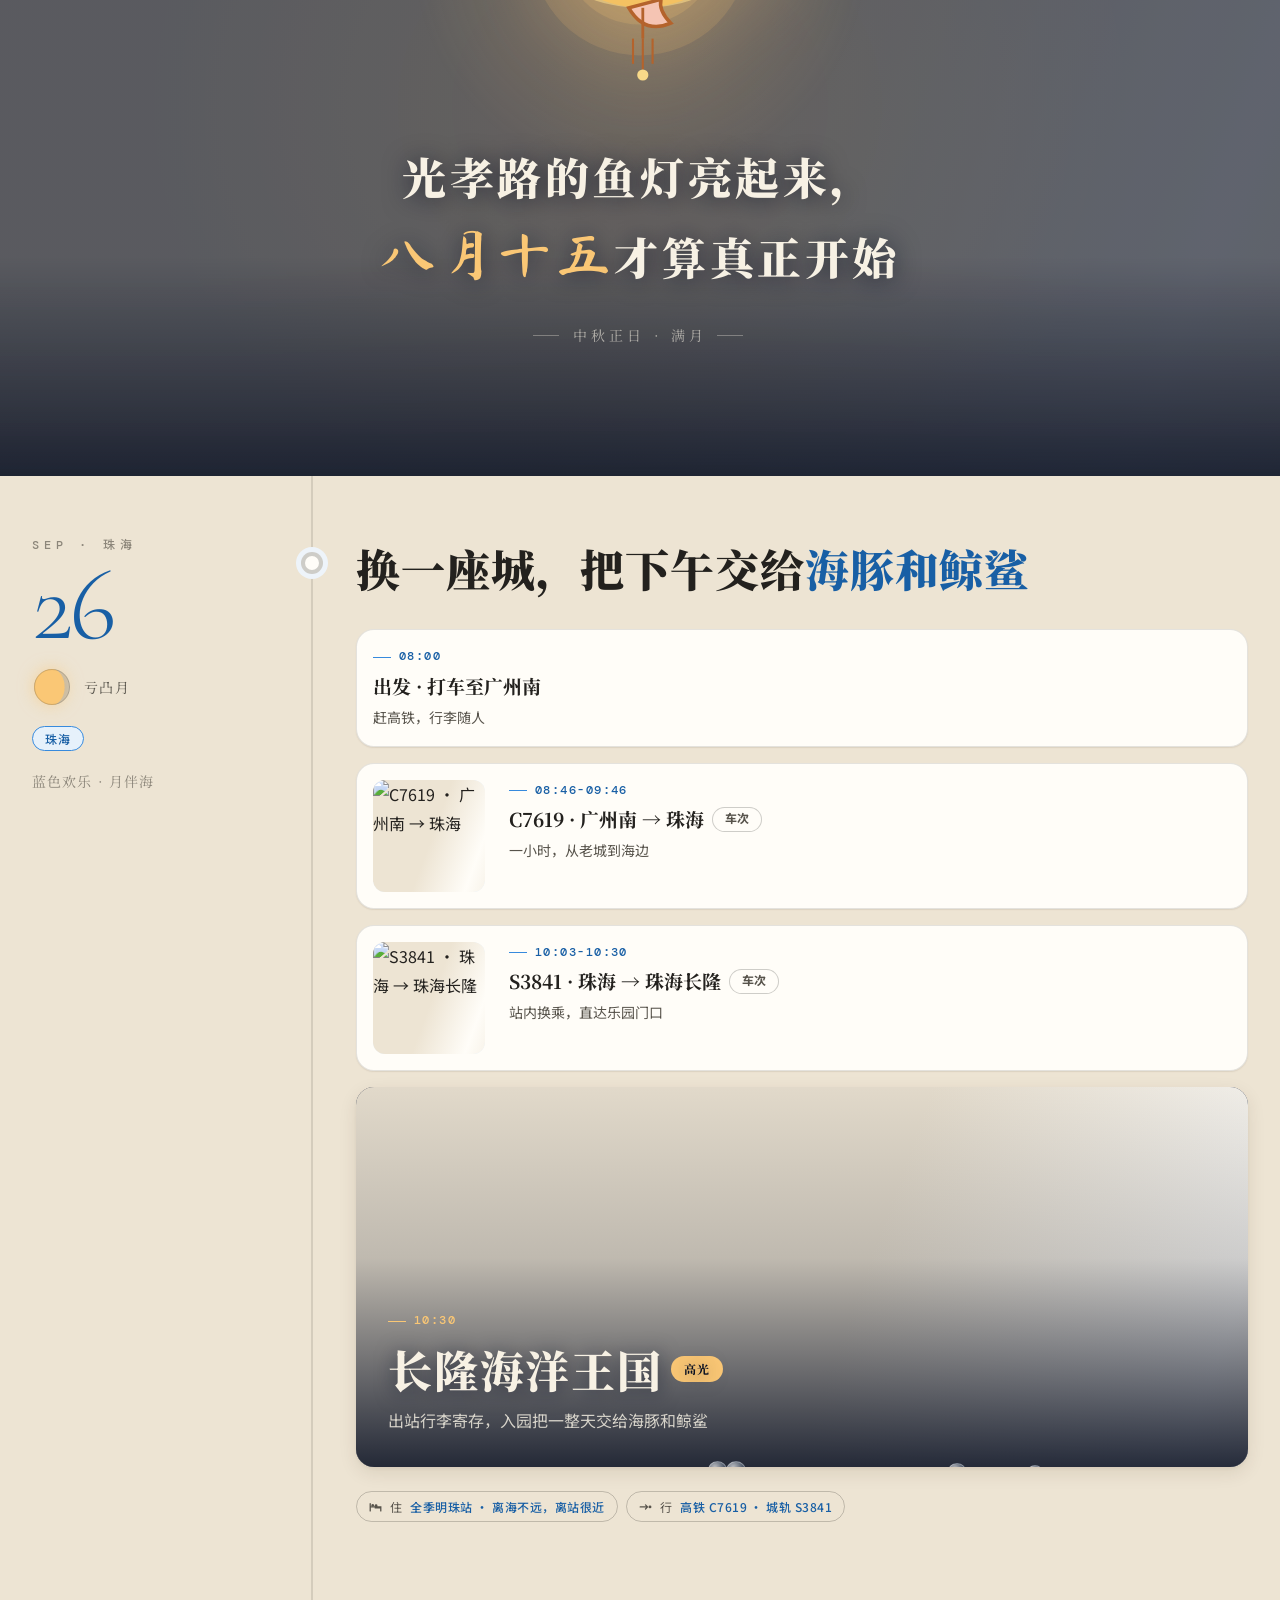
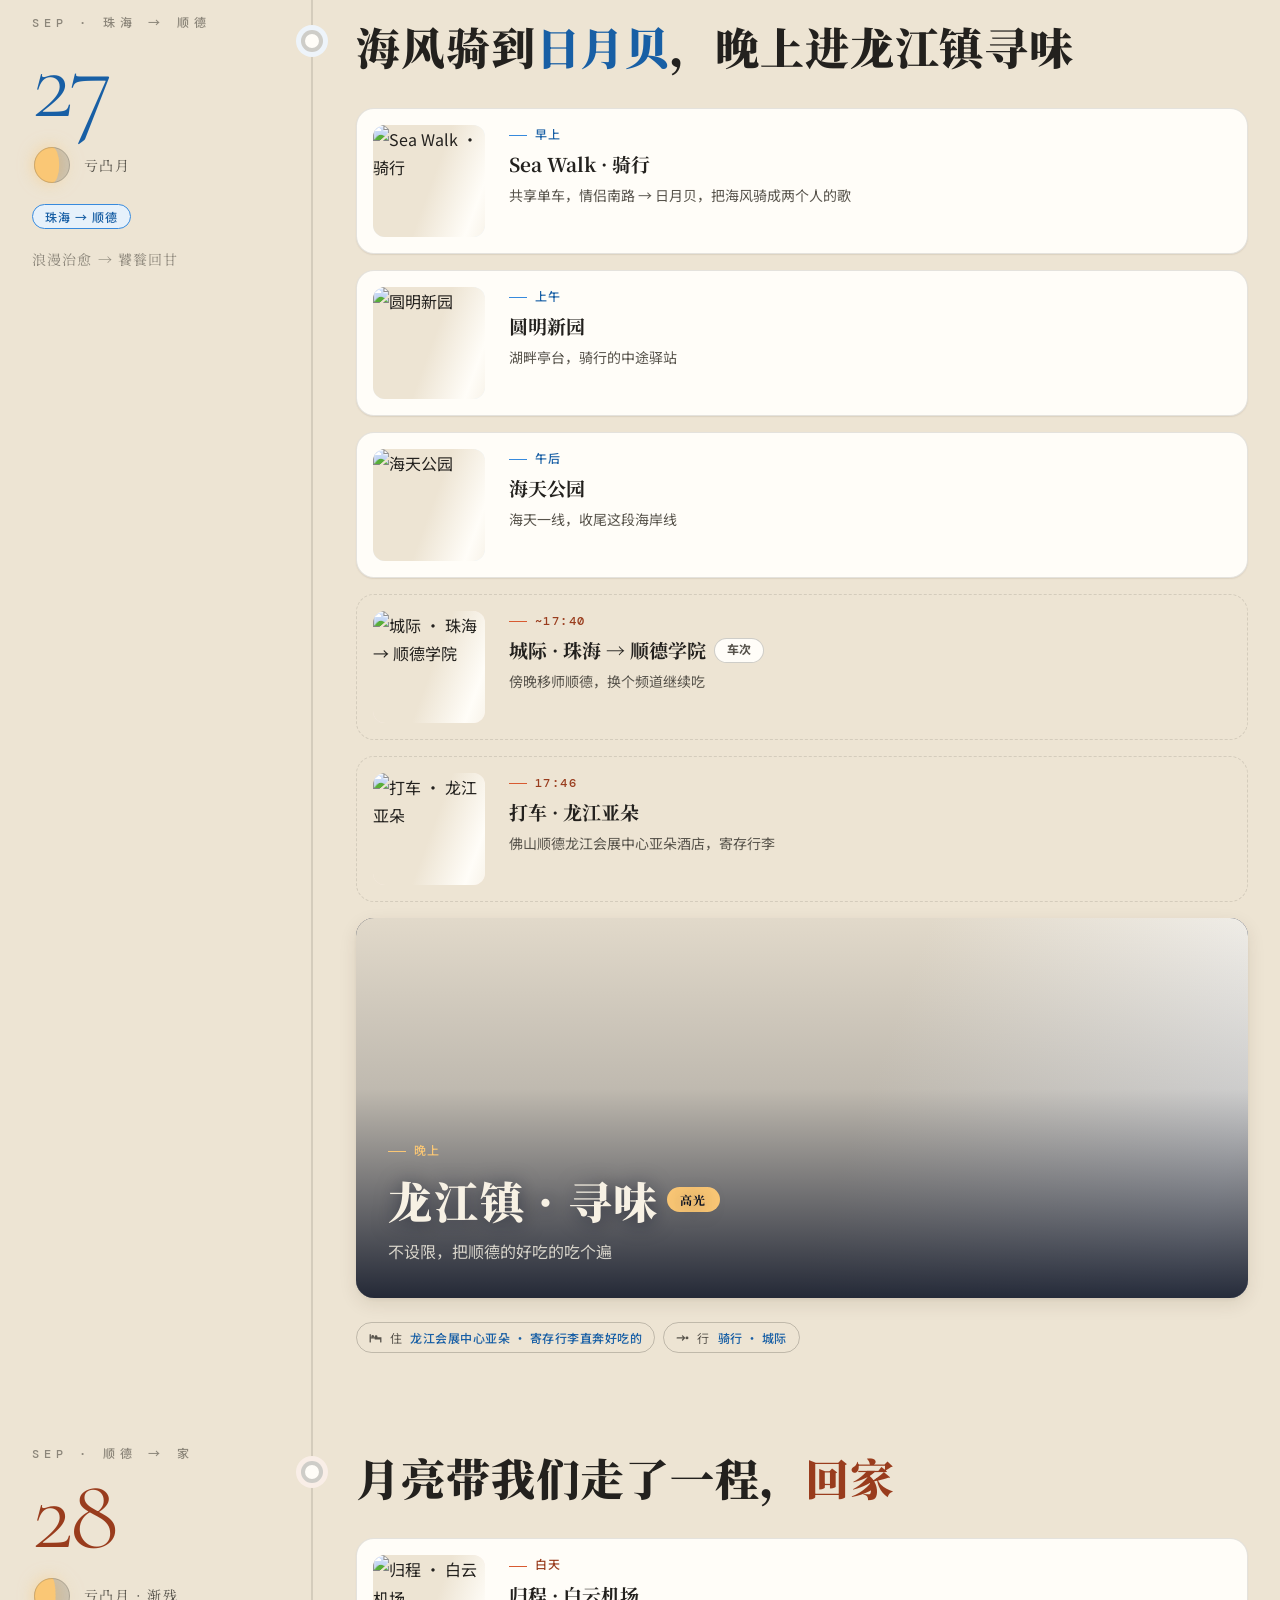
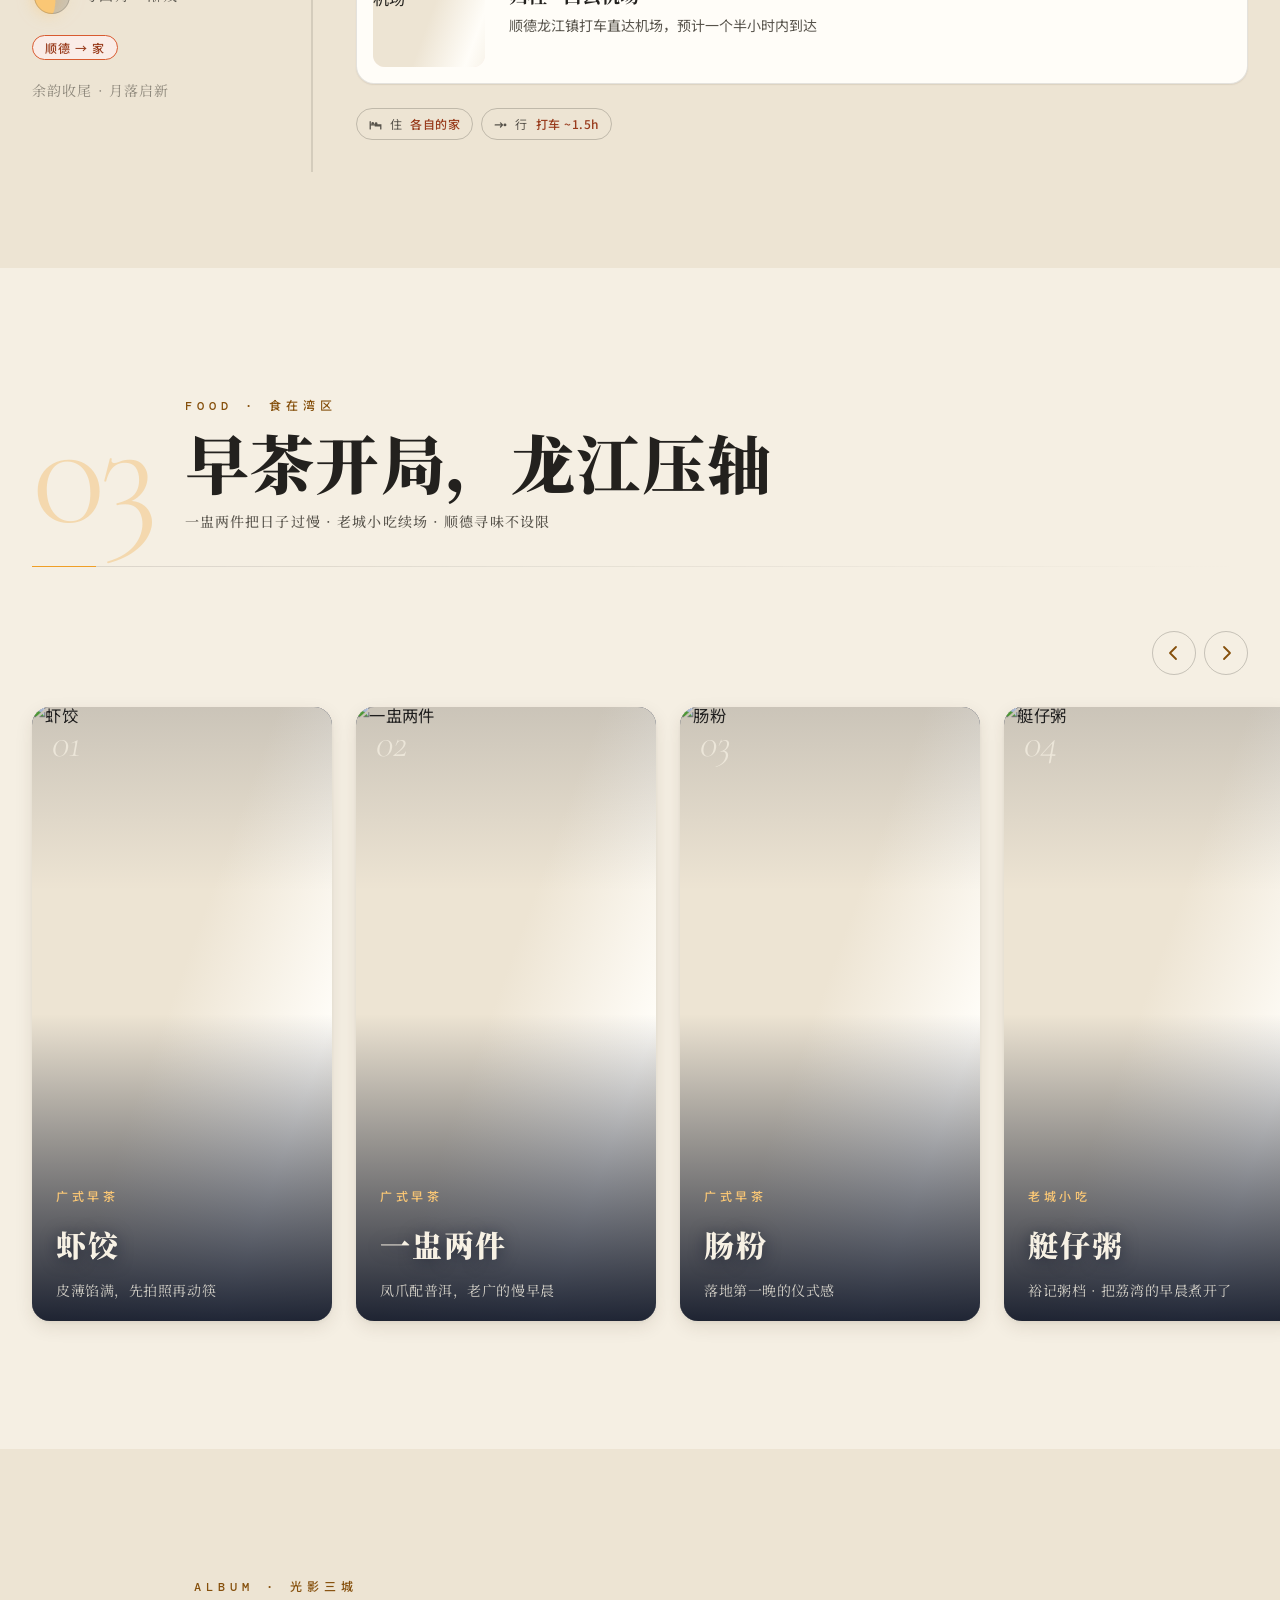
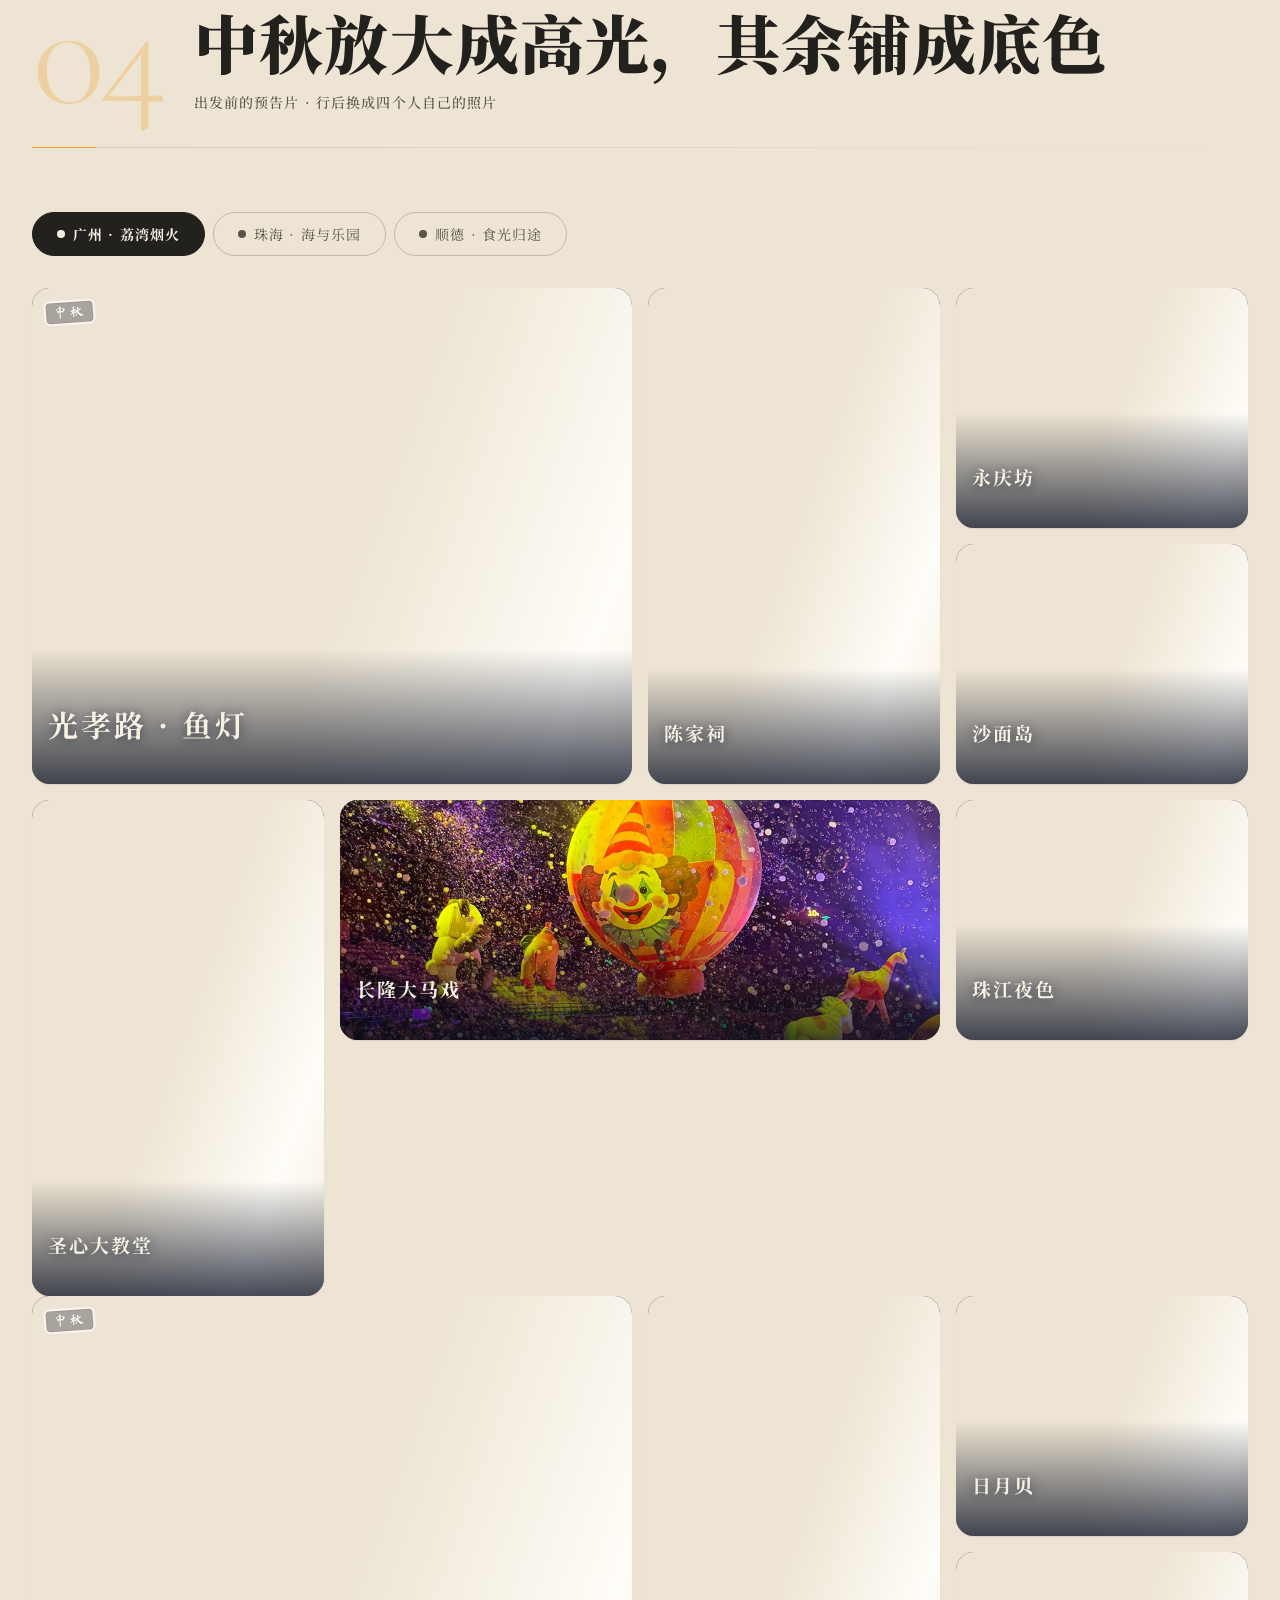
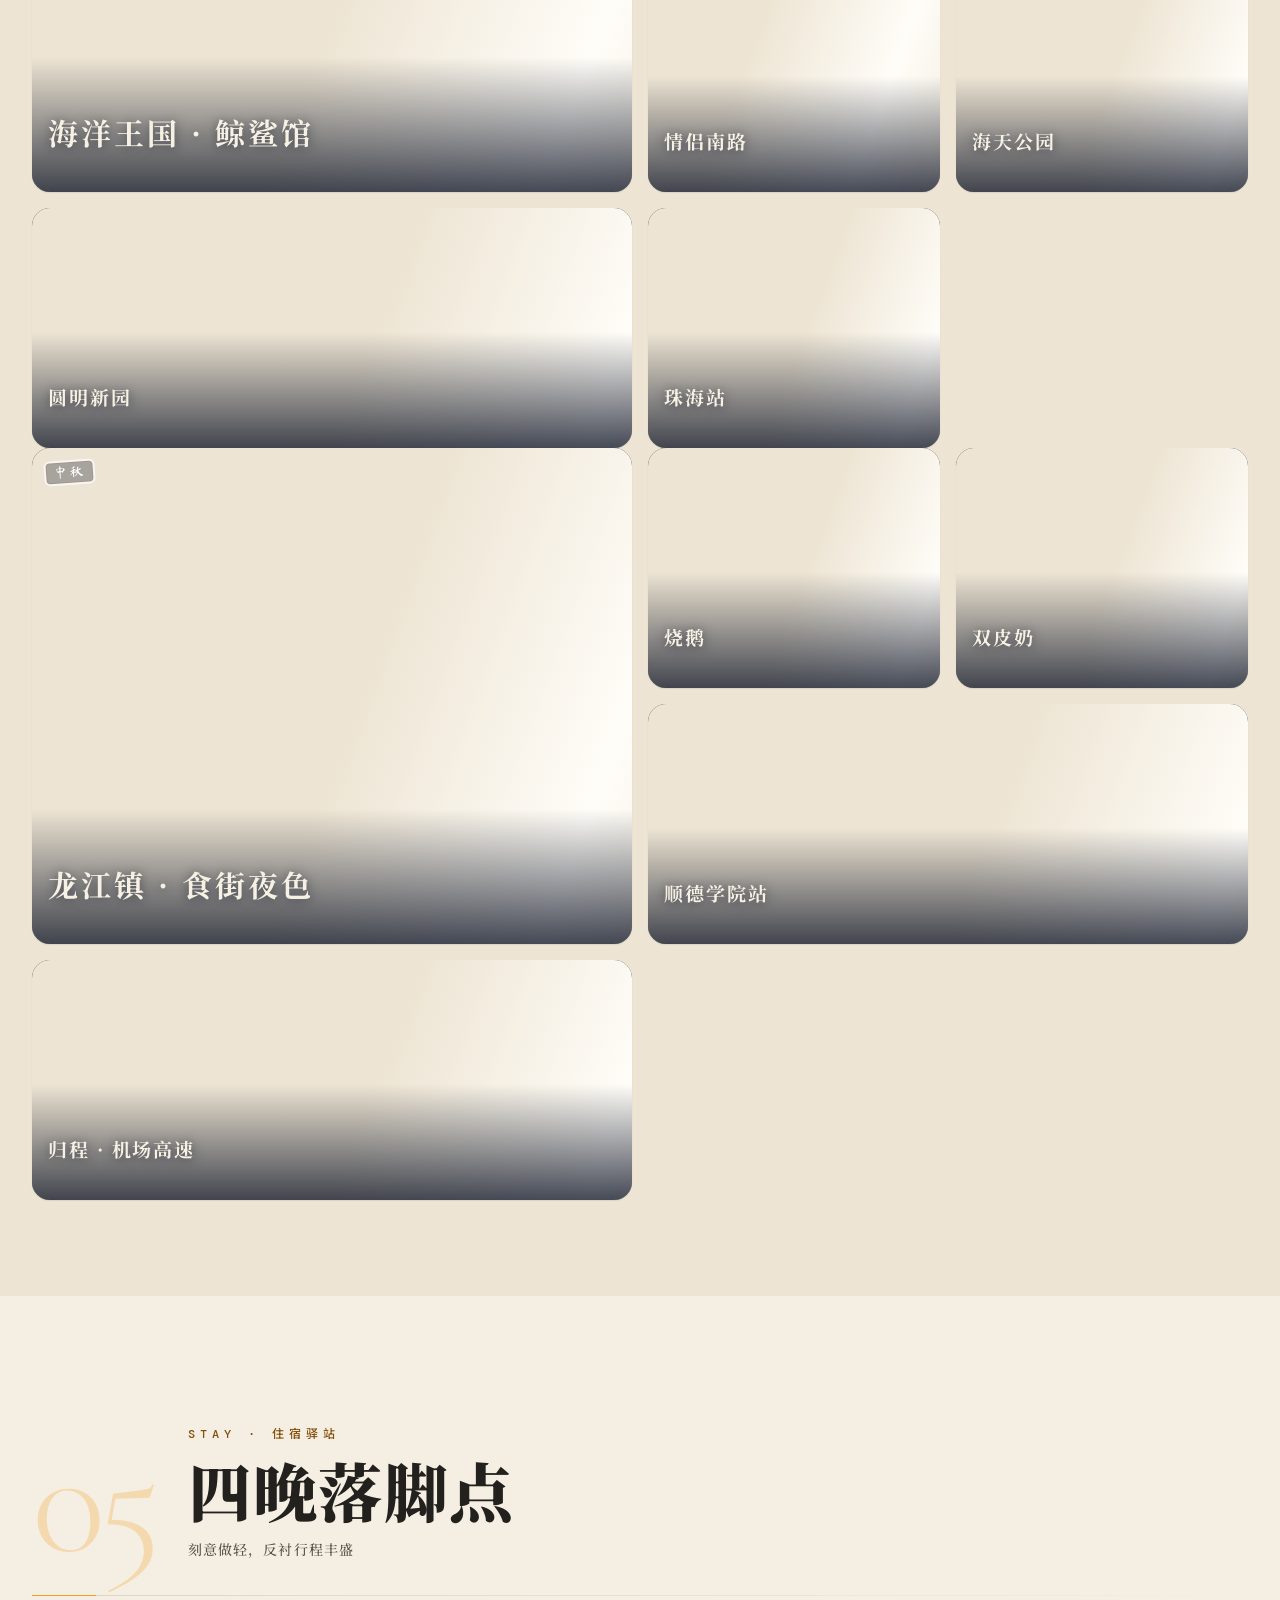
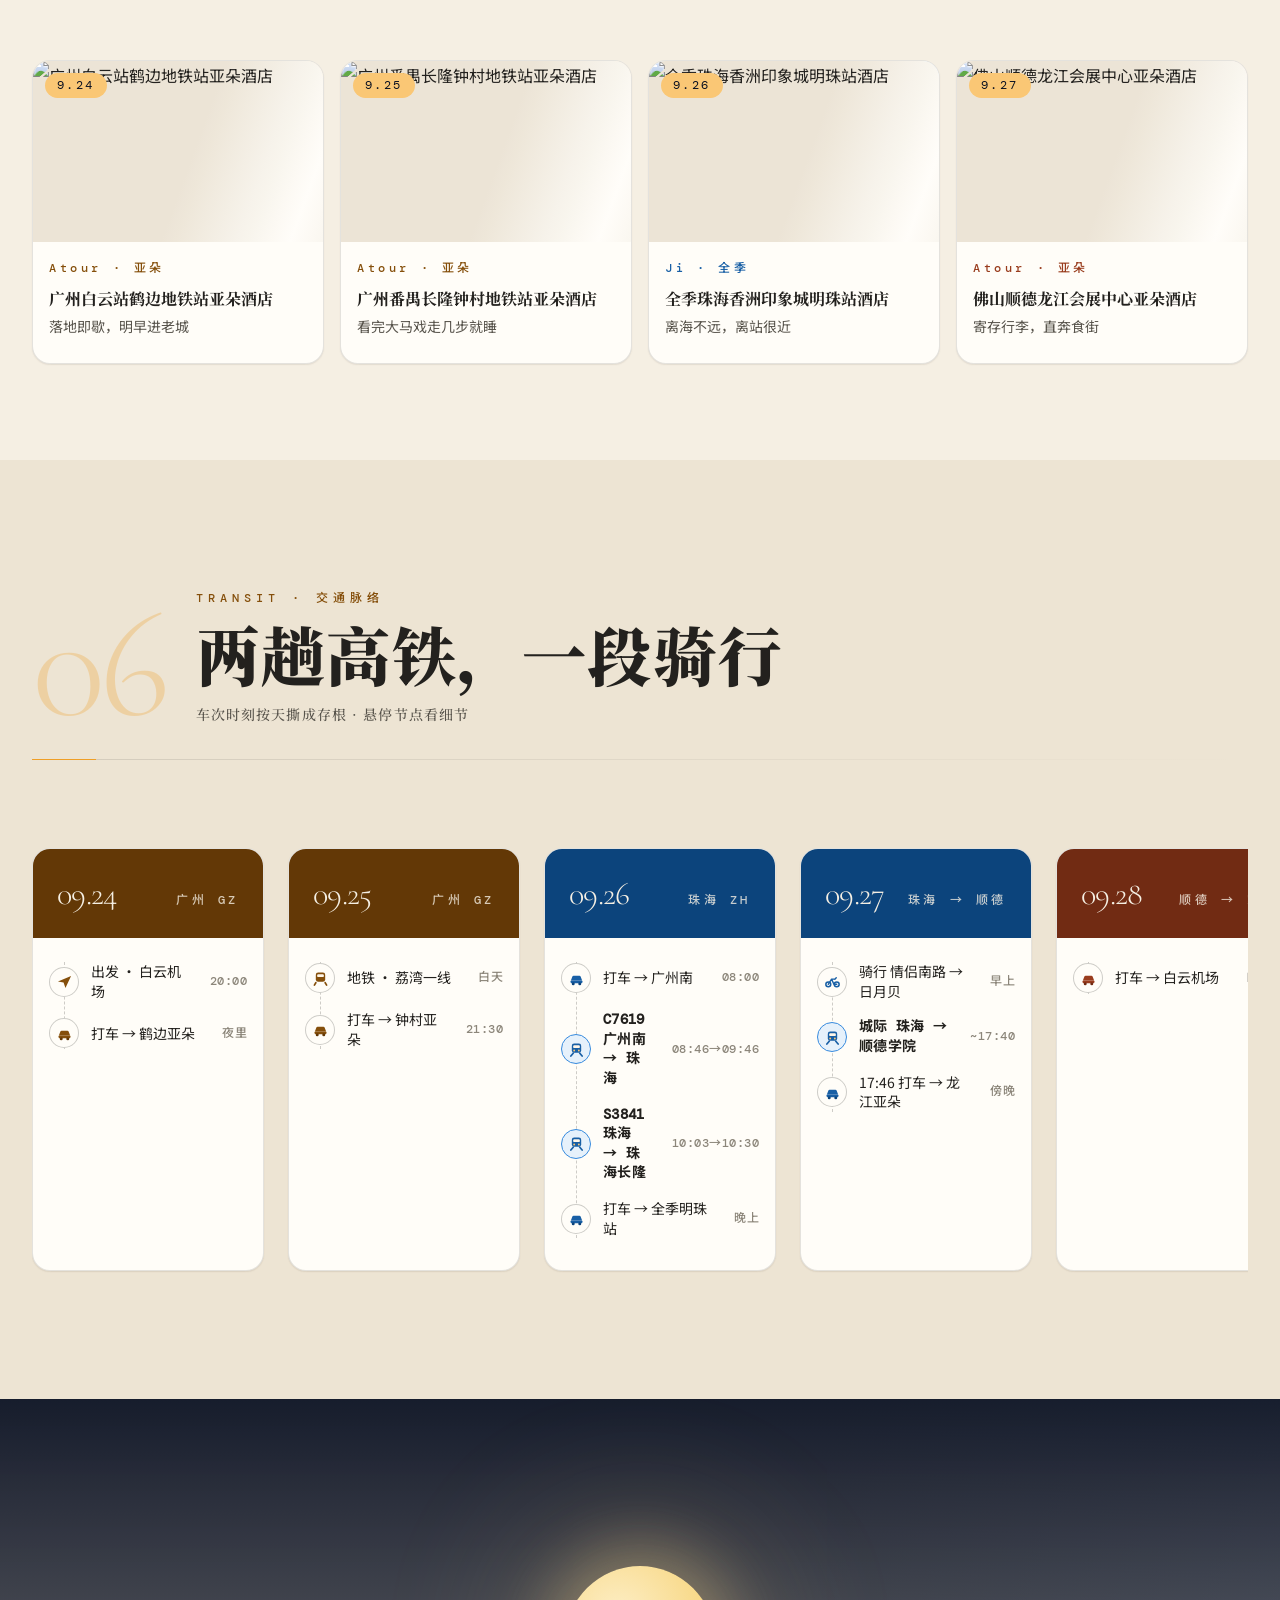
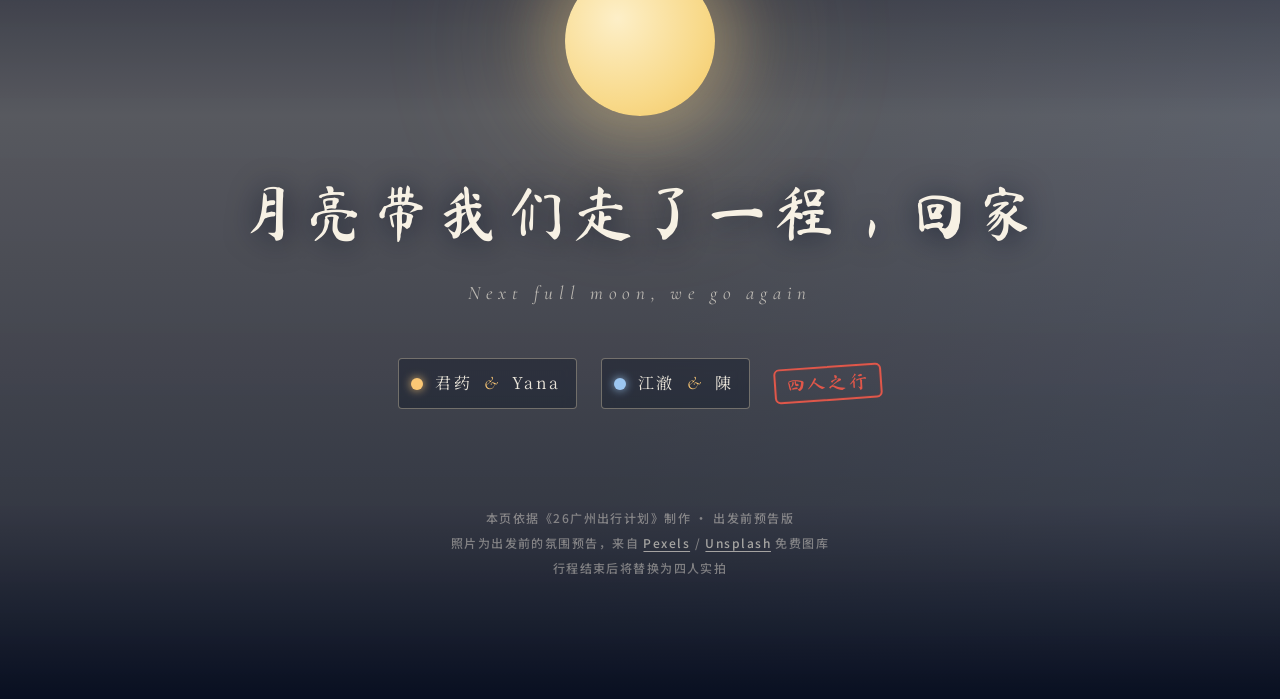
==== commit a87b149a: "feat: v2.0 视觉改版——Web 字体、杂志式版式、滚动叙事动效与连续月相 - tokens/base/components 三份样式重写：纸纹底、朱砂印章、章节大序号、车票看板、粘性跨页时间" ====
--- a/index.html
+++ b/index.html
@@ -2,32 +2,44 @@
 <html lang="zh-CN">
 <head>
   <meta charset="UTF-8">
-  <meta name="viewport" content="width=device-width, initial-scale=1.0">
+  <meta name="viewport" content="width=device-width, initial-scale=1.0, viewport-fit=cover">
   <title>月满湾区 · 四人之行</title>
-  <meta name="description" content="四人两队情侣的中秋四天三夜出行纪念页：广州 · 珠海 · 顺德，把四天走成一轮圆月。">
+  <meta name="description" content="四人两队情侣的中秋四天三夜出行：广州 · 珠海 · 顺德，把四天走成一轮圆月。">
   <meta property="og:title" content="月满湾区 · 四人之行">
   <meta property="og:description" content="广州 · 珠海 · 顺德 —— 把四天走成一轮圆月">
   <meta property="og:type" content="website">
+  <meta name="theme-color" content="#080F21">
   <link rel="icon" href="data:image/svg+xml,%3Csvg xmlns='http://www.w3.org/2000/svg' viewBox='0 0 32 32'%3E%3Ccircle cx='16' cy='16' r='13' fill='%23FAC775'/%3E%3Ccircle cx='11' cy='12' r='2' fill='%23E89B3C' opacity='.5'/%3E%3Ccircle cx='20' cy='19' r='2.6' fill='%23E89B3C' opacity='.4'/%3E%3C/svg%3E">
+
+  <!-- Web 字体：书法体（Hero 标题/印章）+ 思源宋/黑 + 等宽 + 英文衬线；系统栈保底，swap 不阻塞 -->
+  <link rel="preconnect" href="https://fonts.loli.net" crossorigin>
+  <link rel="preconnect" href="https://gstatic.loli.net" crossorigin>
+  <link rel="preconnect" href="https://images.pexels.com" crossorigin>
+  <link rel="preconnect" href="https://images.unsplash.com" crossorigin>
+  <link rel="stylesheet" href="https://fonts.loli.net/css2?family=Ma+Shan+Zheng&family=Noto+Serif+SC:wght@500;700;900&family=Noto+Sans+SC:wght@400;500;700&family=DM+Mono:wght@400;500&family=Cormorant+Garamond:ital,wght@0,300;0,400;1,300;1,400&display=swap">
+
   <link rel="stylesheet" href="css/tokens.css">
   <link rel="stylesheet" href="css/base.css">
   <link rel="stylesheet" href="css/components.css">
 </head>
 <body>
 
-  <div class="progress" aria-hidden="true"></div>
-
-  <nav class="topnav" aria-label="页面导航">
+  <div class="grain" aria-hidden="true"></div>
+  <div class="cursor-glow" id="cursorGlow" aria-hidden="true"></div>
+  <div class="progress" id="progress" aria-hidden="true"></div>
+
+  <nav class="topnav" id="topnav" aria-label="页面导航">
+    <a href="#top" class="topnav__brand" data-nav="top">月满湾区</a>
     <a href="#dashboard" data-nav="dashboard">看板</a>
     <a href="#timeline" data-nav="timeline">时间线</a>
-    <a href="#food" data-nav="food">美食</a>
-    <a href="#album" data-nav="album">相册</a>
-    <a href="#hotels" data-nav="hotels">住宿</a>
-    <a href="#transit" data-nav="transit">交通</a>
+    <a href="#food" data-nav="food">食</a>
+    <a href="#album" data-nav="album">光影</a>
+    <a href="#hotels" data-nav="hotels">住</a>
+    <a href="#transit" data-nav="transit">行</a>
   </nav>
 
   <button class="daychip" id="daychip" aria-expanded="false" aria-haspopup="true">
-    <span class="moonchip-mini" aria-hidden="true"></span>
+    <span class="moonchip-mini" id="moonchipMini" aria-hidden="true"></span>
     <span id="daychipLabel">09.24 · 广州</span>
     <span class="daychip__pop" role="menu" id="daychipPop"></span>
   </button>
@@ -39,9 +51,16 @@
   </button>
 
   <!-- ① Hero 开场幕 -->
-  <header class="hero" id="top" data-spy data-navto="top">
+  <header class="hero" id="top" data-spy data-navto="top" data-dark>
     <div class="hero__sky" aria-hidden="true">
+      <div class="hero__photo-wrap" id="heroPhotoWrap">
+        <img class="hero__photo" id="heroPhoto" alt="" fetchpriority="high" decoding="async">
+      </div>
+      <div class="hero__shade"></div>
       <div class="hero__stars"></div>
+      <div class="hero__stars hero__stars--b"></div>
+      <span class="hero__meteor"></span>
+      <span class="hero__meteor hero__meteor--b"></span>
       <div class="hero__cloud hero__cloud--a"></div>
       <div class="hero__cloud hero__cloud--b"></div>
       <div class="hero__cloud hero__cloud--c"></div>
@@ -55,40 +74,30 @@
 
       <!-- 小蛮腰 · 广州塔剪影 -->
       <svg class="hero__tower" viewBox="0 0 21 82" aria-hidden="true">
-        <line x1="10.5" y1="0" x2="10.5" y2="7" stroke="#2A3D66" stroke-width="1.2"/>
+        <line x1="10.5" y1="0" x2="10.5" y2="7" stroke="#1E2C4E" stroke-width="1.2"/>
         <circle cx="10.5" cy="2.5" r="1.1" fill="#F8D989"/>
-        <path d="M6,7 C4,20 3,30 8,40 C3,52 2,64 6,79 L15,79 C19,64 18,52 13,40 C18,30 17,20 15,7 Z" fill="#24365C"/>
-        <ellipse cx="10.5" cy="40" rx="4.6" ry="1.5" fill="#33477A"/>
-        <ellipse cx="10.5" cy="29" rx="5.8" ry="1.3" fill="#33477A" opacity=".8"/>
-        <ellipse cx="10.5" cy="52" rx="5.4" ry="1.3" fill="#33477A" opacity=".8"/>
+        <path d="M6,7 C4,20 3,30 8,40 C3,52 2,64 6,79 L15,79 C19,64 18,52 13,40 C18,30 17,20 15,7 Z" fill="#141F3A"/>
+        <ellipse cx="10.5" cy="40" rx="4.6" ry="1.5" fill="#26365E"/>
+        <ellipse cx="10.5" cy="29" rx="5.8" ry="1.3" fill="#26365E" opacity=".8"/>
+        <ellipse cx="10.5" cy="52" rx="5.4" ry="1.3" fill="#26365E" opacity=".8"/>
         <circle cx="10.5" cy="40" r="1.2" fill="#F8D989" opacity=".9"/>
       </svg>
 
       <!-- 城市剪影 -->
       <svg class="hero__skyline" viewBox="0 0 1200 210" preserveAspectRatio="none" aria-hidden="true">
-        <g fill="#142038">
-          <rect x="0"   y="140" width="52"  height="70"/>
-          <rect x="62"  y="112" width="40"  height="98"/>
-          <rect x="112" y="150" width="60"  height="60"/>
-          <rect x="182" y="96"  width="34"  height="114"/>
-          <rect x="226" y="132" width="56"  height="78"/>
-          <rect x="292" y="120" width="44"  height="90"/>
-          <rect x="346" y="152" width="70"  height="58"/>
-          <rect x="426" y="104" width="38"  height="106"/>
-          <rect x="474" y="138" width="52"  height="72"/>
-          <rect x="536" y="88"  width="30"  height="122"/>
-          <rect x="576" y="128" width="58"  height="82"/>
-          <rect x="644" y="146" width="46"  height="64"/>
-          <rect x="700" y="110" width="40"  height="100"/>
-          <rect x="750" y="142" width="64"  height="68"/>
-          <rect x="824" y="98"  width="34"  height="112"/>
-          <rect x="868" y="134" width="54"  height="76"/>
-          <rect x="932" y="122" width="44"  height="88"/>
-          <rect x="986" y="150" width="66"  height="60"/>
-          <rect x="1060" y="106" width="36"  height="104"/>
-          <rect x="1106" y="136" width="94"  height="74"/>
+        <g fill="#080F21">
+          <rect x="0"   y="140" width="52"  height="70"/><rect x="62"  y="112" width="40"  height="98"/>
+          <rect x="112" y="150" width="60"  height="60"/><rect x="182" y="96"  width="34"  height="114"/>
+          <rect x="226" y="132" width="56"  height="78"/><rect x="292" y="120" width="44"  height="90"/>
+          <rect x="346" y="152" width="70"  height="58"/><rect x="426" y="104" width="38"  height="106"/>
+          <rect x="474" y="138" width="52"  height="72"/><rect x="536" y="88"  width="30"  height="122"/>
+          <rect x="576" y="128" width="58"  height="82"/><rect x="644" y="146" width="46"  height="64"/>
+          <rect x="700" y="110" width="40"  height="100"/><rect x="750" y="142" width="64"  height="68"/>
+          <rect x="824" y="98"  width="34"  height="112"/><rect x="868" y="134" width="54"  height="76"/>
+          <rect x="932" y="122" width="44"  height="88"/><rect x="986" y="150" width="66"  height="60"/>
+          <rect x="1060" y="106" width="36"  height="104"/><rect x="1106" y="136" width="94"  height="74"/>
         </g>
-        <g fill="#F8D989" opacity=".75">
+        <g fill="#F8D989" opacity=".7">
           <rect x="24" y="156" width="4" height="5"/><rect x="36" y="156" width="4" height="5"/>
           <rect x="70" y="128" width="4" height="5"/><rect x="82" y="142" width="4" height="5"/>
           <rect x="126" y="164" width="4" height="5"/><rect x="196" y="112" width="4" height="5"/>
@@ -101,21 +110,25 @@
           <rect x="948" y="138" width="4" height="5"/><rect x="1006" y="166" width="4" height="5"/>
           <rect x="1074" y="122" width="4" height="5"/><rect x="1130" y="152" width="4" height="5"/>
         </g>
-        <path d="M0,198 Q150,189 300,198 T600,198 T900,198 T1200,198" stroke="#22345A" stroke-width="7" fill="none"/>
-        <path d="M0,206 Q200,199 400,206 T800,206 T1200,206" stroke="#22345A" stroke-width="4" fill="none" opacity=".7"/>
+        <path d="M0,198 Q150,189 300,198 T600,198 T900,198 T1200,198" stroke="#10193A" stroke-width="7" fill="none"/>
+        <path d="M0,206 Q200,199 400,206 T800,206 T1200,206" stroke="#10193A" stroke-width="4" fill="none" opacity=".7"/>
       </svg>
-    </div>
-
-    <div class="hero__body">
-      <p class="hero__kicker">2026 中秋 · 四天三夜 · 四人之行</p>
-      <h1 class="hero__title">月满湾区</h1>
-      <p class="hero__sub">广州 · 珠海 · 顺德 —— 把四天走成一轮圆月</p>
-      <div class="hero__seals" id="heroSeals"></div>
+      <div class="hero__vignette"></div>
+    </div>
+
+    <div class="hero__body" id="heroBody">
+      <p class="hero__kicker" id="heroKicker"></p>
+      <div class="hero__title-group">
+        <h1 class="hero__title" id="heroTitle"></h1>
+        <p class="hero__en" id="heroEn"></p>
+        <p class="hero__sub" id="heroSub"></p>
+        <div class="hero__seals" id="heroSeals"></div>
+      </div>
     </div>
 
     <div class="hero__hint" aria-hidden="true">
-      <span class="hero__hint-lamp"></span>
       往下 · 月亮开始讲故事
+      <span class="hero__hint-line"></span>
     </div>
   </header>
 
@@ -125,22 +138,24 @@
     <section class="sec" id="dashboard" data-spy data-navto="dashboard">
       <div class="wrap">
         <header class="sec-head reveal">
-          <div class="sec-kicker">01 · OVERVIEW</div>
-          <h2 class="sec-title">出行看板</h2>
-          <p class="sec-sub">10 秒看懂四天三夜 · 行与住折叠成小字，吃喝玩乐留给主舞台</p>
-          <div class="sec-rule"></div>
-        </header>
-        <div class="dash-grid" id="dashGrid"></div>
+          <div class="sec-head__num" aria-hidden="true">01</div>
+          <div class="sec-kicker">Overview · 十秒看懂</div>
+          <h2 class="sec-title reveal-track">四天，四张车票</h2>
+          <p class="sec-sub">行与住折叠成小字，吃喝玩乐留给主舞台</p>
+          <div class="sec-rule"></div>
+        </header>
+        <div class="dash-grid reveal-stagger" id="dashGrid"></div>
       </div>
     </section>
 
     <!-- ③ 四日时间线 -->
-    <section class="sec" id="timeline" data-navto="timeline">
-      <div class="wrap">
-        <header class="sec-head reveal">
-          <div class="sec-kicker">02 · ITINERARY</div>
-          <h2 class="sec-title">四日时间线</h2>
-          <p class="sec-sub">月相随行 · 9.25 满月是全站的高潮</p>
+    <section class="sec sec--alt" id="timeline" data-navto="timeline">
+      <div class="wrap">
+        <header class="sec-head reveal">
+          <div class="sec-head__num" aria-hidden="true">02</div>
+          <div class="sec-kicker">Itinerary · 月相随行</div>
+          <h2 class="sec-title reveal-track">把四天走成一轮圆月</h2>
+          <p class="sec-sub">9.25 满月是全站的高潮，前后节奏刻意放缓</p>
           <div class="sec-rule"></div>
         </header>
         <div class="tl" id="tl">
@@ -153,22 +168,28 @@
     <section class="sec" id="food" data-city="gz" data-spy data-navto="food">
       <div class="wrap">
         <header class="sec-head reveal">
-          <div class="sec-kicker">03 · FOOD</div>
-          <h2 class="sec-title">食在湾区</h2>
-          <p class="sec-sub">早茶开局 · 老城小吃续场 · 顺德龙江压轴</p>
-          <div class="sec-rule"></div>
-        </header>
+          <div class="sec-head__num" aria-hidden="true">03</div>
+          <div class="sec-kicker">Food · 食在湾区</div>
+          <h2 class="sec-title reveal-track">早茶开局，龙江压轴</h2>
+          <p class="sec-sub">一盅两件把日子过慢 · 老城小吃续场 · 顺德寻味不设限</p>
+          <div class="sec-rule"></div>
+        </header>
+        <div class="food-nav" aria-hidden="true">
+          <button type="button" id="foodPrev" tabindex="-1" aria-label="上一组"><svg viewBox="0 0 18 18"><path d="M11 3 L5 9 L11 15" fill="none" stroke="currentColor" stroke-width="1.8" stroke-linecap="round" stroke-linejoin="round"/></svg></button>
+          <button type="button" id="foodNext" tabindex="-1" aria-label="下一组"><svg viewBox="0 0 18 18"><path d="M7 3 L13 9 L7 15" fill="none" stroke="currentColor" stroke-width="1.8" stroke-linecap="round" stroke-linejoin="round"/></svg></button>
+        </div>
         <div class="hscroll food-track" id="foodTrack" aria-label="美食画廊，横向滚动"></div>
       </div>
     </section>
 
     <!-- ⑤ 景点相册 -->
-    <section class="sec" id="album" data-navto="album">
-      <div class="wrap">
-        <header class="sec-head reveal">
-          <div class="sec-kicker">04 · ALBUM</div>
-          <h2 class="sec-title">光影三城</h2>
-          <p class="sec-sub">中秋元素放大成高光位 · 其余铺成旅途底色</p>
+    <section class="sec sec--alt" id="album" data-navto="album">
+      <div class="wrap">
+        <header class="sec-head reveal">
+          <div class="sec-head__num" aria-hidden="true">04</div>
+          <div class="sec-kicker">Album · 光影三城</div>
+          <h2 class="sec-title reveal-track">中秋放大成高光，其余铺成底色</h2>
+          <p class="sec-sub">出发前的预告片 · 行后换成四个人自己的照片</p>
           <div class="sec-rule"></div>
         </header>
         <div class="album-tabs" id="albumTabs" role="tablist" aria-label="按城市分组"></div>
@@ -180,22 +201,24 @@
     <section class="sec" id="hotels" data-spy data-navto="hotels">
       <div class="wrap">
         <header class="sec-head reveal">
-          <div class="sec-kicker">05 · STAY</div>
-          <h2 class="sec-title">住宿驿站</h2>
-          <p class="sec-sub">四晚落脚点 · 刻意做轻，反衬行程丰盛</p>
-          <div class="sec-rule"></div>
-        </header>
-        <div class="hotel-grid" id="hotelGrid"></div>
+          <div class="sec-head__num" aria-hidden="true">05</div>
+          <div class="sec-kicker">Stay · 住宿驿站</div>
+          <h2 class="sec-title reveal-track">四晚落脚点</h2>
+          <p class="sec-sub">刻意做轻，反衬行程丰盛</p>
+          <div class="sec-rule"></div>
+        </header>
+        <div class="hotel-grid reveal-stagger" id="hotelGrid"></div>
       </div>
     </section>
 
     <!-- ⑦ 交通脉络 -->
-    <section class="sec" id="transit" data-spy data-navto="transit">
-      <div class="wrap">
-        <header class="sec-head reveal">
-          <div class="sec-kicker">06 · TRANSIT</div>
-          <h2 class="sec-title">交通脉络</h2>
-          <p class="sec-sub">两趟高铁一段骑行 · 悬停节点看细节</p>
+    <section class="sec sec--alt" id="transit" data-spy data-navto="transit">
+      <div class="wrap">
+        <header class="sec-head reveal">
+          <div class="sec-head__num" aria-hidden="true">06</div>
+          <div class="sec-kicker">Transit · 交通脉络</div>
+          <h2 class="sec-title reveal-track">两趟高铁，一段骑行</h2>
+          <p class="sec-sub">车次时刻按天撕成存根 · 悬停节点看细节</p>
           <div class="sec-rule"></div>
         </header>
         <div class="transit" id="transitAxis" aria-label="交通时刻轴，横向滚动"></div>
@@ -204,7 +227,8 @@
   </main>
 
   <!-- ⑧ 尾声 -->
-  <footer class="finale" id="finale" data-spy data-navto="finale">
+  <footer class="finale" id="finale" data-spy data-navto="finale" data-dark>
+    <div class="finale__photo" id="finalePhoto" aria-hidden="true"><img alt="" loading="lazy" decoding="async"></div>
     <div class="wrap finale__inner">
       <div class="finale__moon" aria-hidden="true"></div>
       <p class="finale__line" id="finaleLine"></p>
@@ -216,6 +240,7 @@
 
   <!-- 灯箱 -->
   <div class="lightbox" id="lightbox" hidden role="dialog" aria-modal="true" aria-label="放大查看">
+    <div class="lightbox__counter" id="lbCounter" aria-hidden="true"></div>
     <button class="lightbox__close" id="lbClose" aria-label="关闭">×</button>
     <button class="lightbox__prev" id="lbPrev" aria-label="上一张">‹</button>
     <button class="lightbox__next" id="lbNext" aria-label="下一张">›</button>
@@ -230,14 +255,13 @@
   </div>
 
   <noscript>
-    <div style="position:fixed;inset:auto 0 0 0;background:#1B2A4A;color:#FAF7F0;padding:16px;text-align:center;font-size:14px;">
+    <div style="position:fixed;inset:auto 0 0 0;background:#14213D;color:#F7F1E4;padding:16px;text-align:center;font-size:14px;">
       本页为沉浸式叙事页，需要启用 JavaScript 才能展开四天行程。
     </div>
   </noscript>
 
+  <script src="js/photos.js"></script>
   <script src="js/data.js"></script>
-  <!-- 可选实拍图包（Wikimedia 实景照，共 13 个图位）：若你的网络能访问 upload.wikimedia.org，取消下一行注释即可全量切到实拍 -->
-  <!-- <script src="js/photos.optional.js"></script> -->
   <script src="js/main.js"></script>
 </body>
 </html>
--- a/css/tokens.css
+++ b/css/tokens.css
@@ -1,16 +1,18 @@
 /* ============================================================
-   tokens.css — 设计 Token（设计方案260920 §4）
+   tokens.css — 设计 Token（设计方案260920 §4 · 260921 改版修订）
    月满湾区 · 四人之行
    ============================================================ */
 
 :root {
-  /* —— 中性色 —— */
-  --paper: #FAF7F0;          /* 全站底色 · 米白纸灯 */
-  --card: #FFFFFF;
-  --ink: #2B2B2B;            /* 正文墨 */
-  --ink-2: #55524C;          /* 次级文字 */
-  --ink-3: #8B867D;          /* 提示文字 */
-  --hairline: rgba(43, 43, 43, 0.12);
+  /* —— 中性色（纸感底 + 墨） —— */
+  --paper: #F5EFE3;          /* 全站底色 · 宣纸米白，比 v1 更暖一档 */
+  --paper-2: #EDE4D3;        /* 分节交替底 */
+  --card: #FFFDF8;
+  --ink: #23211E;            /* 正文墨 */
+  --ink-2: #57534B;          /* 次级文字 */
+  --ink-3: #8C867A;          /* 提示文字 */
+  --hairline: rgba(35, 33, 30, 0.12);
+  --hairline-2: rgba(35, 33, 30, 0.22);
 
   /* —— 语义色 —— */
   --ok: #3B6D11;
@@ -18,31 +20,40 @@
   --err: #A32D2D;
   --info: #185FA5;
 
+  /* —— 朱砂印 —— */
+  --seal: #B9352B;
+  --seal-deep: #8E2620;
+
   /* —— 夜幕（Hero / 鱼灯节 / 尾声） —— */
-  --night: #1B2A4A;
-  --night-deep: #16233F;
-  --night-ink: #101B33;
+  --night: #14213D;
+  --night-deep: #0E1830;
+  --night-ink: #080F21;
+  --night-mist: #2B3F6B;
   --lamp: #FAC775;           /* 灯与月的光 */
   --lamp-deep: #EF9F27;
-  --night-text: #FAF7F0;
+  --lamp-pale: #FDEFC8;
+  --night-text: #F7F1E4;
 
   /* —— 城市主题（默认广州，随 body[data-city] 切换） —— */
   --accent: #EF9F27;
   --accent-weak: #FAEEDA;
   --accent-strong: #854F0B;
   --accent-ink: #633806;
+  --city-bg: #F7EFDF;
 
-  /* —— 字体 —— */
+  /* —— 字体（等宽/英文栈后面紧跟 Noto，避免中文字符落到系统点阵宋体） —— */
+  --f-brush: 'Ma Shan Zheng', 'Noto Serif SC', 'STKaiti', 'KaiTi', serif;
   --f-serif: 'Noto Serif SC', 'Songti SC', 'STSong', 'SimSun', serif;
   --f-sans: 'Noto Sans SC', 'PingFang SC', 'Microsoft YaHei', sans-serif;
-  --f-mono: 'JetBrains Mono', 'SF Mono', 'Cascadia Mono', Consolas, monospace;
+  --f-mono: 'DM Mono', 'Noto Sans SC', 'PingFang SC', 'Microsoft YaHei', 'JetBrains Mono', Consolas, monospace;
+  --f-en: 'Cormorant Garamond', 'Noto Serif SC', 'Georgia', serif;
 
   /* —— 字号阶（12px 下限） —— */
-  --fs-display-xl: clamp(40px, 7.5vw, 68px);
-  --fs-display: 36px;
-  --fs-h1: 30px;
-  --fs-h2: 24px;
-  --fs-h3: 18px;
+  --fs-hero: clamp(84px, 15vw, 176px);
+  --fs-display: clamp(38px, 5.2vw, 64px);
+  --fs-h1: clamp(30px, 3.6vw, 44px);
+  --fs-h2: clamp(24px, 2.6vw, 30px);
+  --fs-h3: 19px;
   --fs-body: 16px;
   --fs-caption: 14px;
   --fs-micro: 12px;
@@ -57,34 +68,39 @@
   --sp-12: 48px;
   --sp-16: 64px;
   --sp-24: 96px;
+  --sp-32: 128px;
 
   /* —— 圆角 —— */
-  --r-card: 16px;
+  --r-card: 18px;
   --r-img: 12px;
   --r-pill: 999px;
 
-  /* —— 阴影 —— */
-  --sh-sm: 0 1px 2px rgba(43, 43, 43, 0.06);
-  --sh-md: 0 4px 12px rgba(43, 43, 43, 0.08);
-  --sh-lg: 0 12px 32px rgba(43, 43, 43, 0.12);
+  /* —— 阴影（暖墨） —— */
+  --sh-sm: 0 1px 2px rgba(60, 40, 10, 0.06), 0 1px 1px rgba(60, 40, 10, 0.04);
+  --sh-md: 0 6px 18px rgba(60, 40, 10, 0.10), 0 2px 4px rgba(60, 40, 10, 0.05);
+  --sh-lg: 0 24px 60px rgba(60, 40, 10, 0.18), 0 6px 14px rgba(60, 40, 10, 0.08);
+  --sh-glow: 0 0 60px 20px rgba(250, 215, 140, 0.32), 0 0 140px 60px rgba(250, 215, 140, 0.14);
 
   /* —— 动效 —— */
   --t-fast: 150ms;
-  --t-norm: 300ms;
-  --t-slow: 500ms;
-  --t-city: 800ms;
+  --t-norm: 320ms;
+  --t-slow: 600ms;
+  --t-city: 900ms;
   --ease-std: cubic-bezier(0.4, 0, 0.2, 1);
   --ease-dec: cubic-bezier(0, 0, 0.2, 1);
   --ease-emph: cubic-bezier(0.2, 0, 0, 1);
+  --ease-out-expo: cubic-bezier(0.16, 1, 0.3, 1);
+  --ease-soft: cubic-bezier(0.25, 0.1, 0.25, 1);
 
   /* —— 层级 —— */
+  --z-grain: 60;
   --z-moon: 90;
   --z-nav: 100;
   --z-lightbox: 200;
 
   /* —— 版心 —— */
-  --wrap: 1080px;
-  --wrap-wide: 1200px;
+  --wrap: 1120px;
+  --wrap-wide: 1280px;
 }
 
 /* —— 三城主题（scoped 与 body 级共用） —— */
@@ -93,7 +109,7 @@
   --accent-weak: #FAEEDA;
   --accent-strong: #854F0B;
   --accent-ink: #633806;
-  --city-bg: #FBF6EA;
+  --city-bg: #F7EFDF;
 }
 
 [data-city="zh"] {
@@ -101,7 +117,7 @@
   --accent-weak: #E6F1FB;
   --accent-strong: #185FA5;
   --accent-ink: #0C447C;
-  --city-bg: #F3F8FD;
+  --city-bg: #EEF4FA;
 }
 
 [data-city="sd"] {
@@ -109,10 +125,10 @@
   --accent-weak: #FAECE7;
   --accent-strong: #993C1D;
   --accent-ink: #712B13;
-  --city-bg: #FCF4F0;
+  --city-bg: #F9EEE7;
 }
 
 body { transition: background-color var(--t-city) var(--ease-std); }
-body[data-city="gz"] { background-color: #FBF6EA; }
-body[data-city="zh"] { background-color: #F3F8FD; }
-body[data-city="sd"] { background-color: #FCF4F0; }
+body[data-city="gz"] { background-color: #F7EFDF; }
+body[data-city="zh"] { background-color: #EEF4FA; }
+body[data-city="sd"] { background-color: #F9EEE7; }
--- a/css/base.css
+++ b/css/base.css
@@ -1,5 +1,5 @@
 /* ============================================================
-   base.css — 重置 / 排版 / 通用模式
+   base.css — 重置 / 排版 / 通用模式（260921 改版）
    ============================================================ */
 
 *, *::before, *::after { box-sizing: border-box; }
@@ -13,9 +13,12 @@
   margin: 0;
   font-family: var(--f-sans);
   font-size: var(--fs-body);
-  line-height: 1.7;
+  line-height: 1.8;
   color: var(--ink);
   background-color: var(--paper);
+  -webkit-font-smoothing: antialiased;
+  text-rendering: optimizeLegibility;
+  overflow-x: hidden;
 }
 
 img, svg, video { display: block; max-width: 100%; }
@@ -38,80 +41,183 @@
 
 :focus-visible {
   outline: 2px solid var(--accent-strong);
-  outline-offset: 2px;
+  outline-offset: 3px;
   border-radius: 4px;
+}
+
+/* —— 全站纸纹颗粒（固定层，极淡） —— */
+.grain {
+  position: fixed;
+  inset: 0;
+  z-index: var(--z-grain);
+  pointer-events: none;
+  opacity: .055;
+  mix-blend-mode: multiply;
+  background-image: url("data:image/svg+xml,%3Csvg xmlns='http://www.w3.org/2000/svg' width='180' height='180'%3E%3Cfilter id='n'%3E%3CfeTurbulence type='fractalNoise' baseFrequency='.9' numOctaves='3' stitchTiles='stitch'/%3E%3CfeColorMatrix values='0 0 0 0 0 0 0 0 0 0 0 0 0 0 0 0 0 0 .9 0'/%3E%3C/filter%3E%3Crect width='100%25' height='100%25' filter='url(%23n)'/%3E%3C/svg%3E");
+  background-size: 180px 180px;
 }
 
 /* —— 版心 —— */
 .wrap {
-  width: min(var(--wrap), 100% - var(--sp-8));
+  width: min(var(--wrap), 100% - var(--sp-12));
   margin-inline: auto;
 }
 
-/* —— 章节头 —— */
-.sec { padding-block: var(--sp-24) var(--sp-16); }
-
-.sec-head { margin-bottom: var(--sp-12); }
+/* —— 章节 —— */
+.sec { position: relative; padding-block: var(--sp-32) var(--sp-24); }
+
+[id] { scroll-margin-top: 88px; }
+
+.sec--alt { background: var(--paper-2); }
+
+.sec-head {
+  display: grid;
+  grid-template-columns: auto 1fr;
+  column-gap: var(--sp-8);
+  align-items: end;
+  margin-bottom: var(--sp-16);
+}
+
+.sec-head__num {
+  grid-row: 1 / span 3;
+  font-family: var(--f-en);
+  font-size: clamp(88px, 12vw, 160px);
+  font-weight: 300;
+  line-height: .8;
+  color: var(--accent);
+  opacity: .28;
+  letter-spacing: -0.04em;
+  transition: color var(--t-city) var(--ease-std);
+  user-select: none;
+}
 
 .sec-kicker {
   font-family: var(--f-mono);
   font-size: var(--fs-micro);
-  letter-spacing: 0.35em;
+  letter-spacing: 0.42em;
+  text-transform: uppercase;
   color: var(--accent-strong);
+  transition: color var(--t-city) var(--ease-std);
 }
 
 .sec-title {
   font-family: var(--f-serif);
   font-size: var(--fs-display);
-  font-weight: 700;
-  line-height: 1.2;
+  font-weight: 900;
+  line-height: 1.12;
   color: var(--ink);
   margin-top: var(--sp-2);
-}
+  letter-spacing: 0.02em;
+}
+
+.sec-title .t-char { display: inline-block; }
 
 .sec-sub {
+  font-family: var(--f-serif);
+  font-weight: 500;
   font-size: var(--fs-caption);
   color: var(--ink-2);
-  margin-top: var(--sp-2);
+  margin-top: var(--sp-3);
+  letter-spacing: 0.08em;
 }
 
 .sec-rule {
-  width: 48px;
-  height: 2px;
-  background: var(--accent);
-  margin-top: var(--sp-4);
-  border-radius: 2px;
-  transition: background-color var(--t-city) var(--ease-std);
-}
-
-/* —— 通用 mono 时刻 —— */
+  grid-column: 1 / -1;
+  height: 1px;
+  margin-top: var(--sp-8);
+  background: linear-gradient(90deg, var(--accent) 0, var(--accent) 64px, var(--hairline) 64px, transparent 100%);
+  transition: background var(--t-city) var(--ease-std);
+}
+
+/* —— 通用 mono 时刻（中英混排：英文数字等宽、中文走 Noto Sans） —— */
 .mono {
   font-family: var(--f-mono);
   font-variant-numeric: tabular-nums;
   letter-spacing: 0.02em;
 }
 
+/* 小字统一加一档字重，避免细笔画在低分屏发虚 */
+.sec-kicker, .ticket__city, .day__num small, .transit__day-city, .hotel-card__brand,
+.food-card__cat, .fish__kicker, .tile__sub, .ev__time, .tnode__time, .daychip,
+.moon-live__label, .moon-btn__label, .fork__cap, .fork__item-text .mono, .finale__credit {
+  font-weight: 500;
+}
+
 /* —— 渐入（IO 驱动，一次性） —— */
 .reveal {
   opacity: 0;
-  transform: translateY(24px);
+  transform: translateY(28px);
   transition:
     opacity var(--t-slow) var(--ease-dec),
-    transform var(--t-slow) var(--ease-dec);
+    transform var(--t-slow) var(--ease-out-expo);
 }
 
 .reveal.in { opacity: 1; transform: none; }
+
+/* 级联子项：父级 .in 后依次入场 */
+.reveal-stagger > * {
+  opacity: 0;
+  transform: translateY(22px);
+  transition:
+    opacity var(--t-slow) var(--ease-dec),
+    transform var(--t-slow) var(--ease-out-expo);
+}
+
+.reveal-stagger.in > * { opacity: 1; transform: none; }
+
+.reveal-stagger.in > :nth-child(1) { transition-delay: 0ms; }
+.reveal-stagger.in > :nth-child(2) { transition-delay: 70ms; }
+.reveal-stagger.in > :nth-child(3) { transition-delay: 140ms; }
+.reveal-stagger.in > :nth-child(4) { transition-delay: 210ms; }
+.reveal-stagger.in > :nth-child(5) { transition-delay: 280ms; }
+.reveal-stagger.in > :nth-child(6) { transition-delay: 350ms; }
+.reveal-stagger.in > :nth-child(7) { transition-delay: 420ms; }
+.reveal-stagger.in > :nth-child(8) { transition-delay: 490ms; }
+.reveal-stagger.in > :nth-child(n+9) { transition-delay: 560ms; }
 
 /* 大数字强调入场 */
 .reveal-pop {
   opacity: 0;
-  transform: scale(0.96);
+  transform: scale(0.94) translateY(8px);
   transition:
     opacity var(--t-slow) var(--ease-dec),
     transform var(--t-slow) var(--ease-emph);
 }
 
 .reveal-pop.in { opacity: 1; transform: none; }
+
+/* 标题字距收拢入场 */
+.reveal-track {
+  opacity: 0;
+  letter-spacing: 0.22em;
+  transition:
+    opacity 700ms var(--ease-dec),
+    letter-spacing 900ms var(--ease-out-expo);
+}
+
+.reveal-track.in { opacity: 1; letter-spacing: 0.02em; }
+
+/* 图片揭幕：暗幕自左向右拉开 */
+.reveal-img { position: relative; overflow: hidden; }
+
+.reveal-img::after {
+  content: "";
+  position: absolute;
+  inset: 0;
+  background: var(--paper-2);
+  transform-origin: right;
+  transition: transform 900ms var(--ease-out-expo);
+  z-index: 3;
+}
+
+.reveal-img.in::after { transform: scaleX(0); }
+
+.reveal-img > img {
+  transform: scale(1.12);
+  transition: transform 1400ms var(--ease-out-expo);
+}
+
+.reveal-img.in > img { transform: scale(1); }
 
 /* —— 屏幕阅读器专用 —— */
 .sr-only {
@@ -133,11 +239,12 @@
   gap: var(--sp-1);
   padding: 2px var(--sp-3);
   border-radius: var(--r-pill);
-  border: 1px solid var(--hairline);
+  border: 1px solid var(--hairline-2);
   font-size: var(--fs-micro);
   color: var(--ink-2);
   background: var(--card);
   white-space: nowrap;
+  line-height: 1.6;
 }
 
 .pill--city {
@@ -145,27 +252,62 @@
   color: var(--accent-strong);
   background: var(--accent-weak);
   font-weight: 500;
+  letter-spacing: 0.08em;
 }
 
 .pill--star {
   border-color: transparent;
   color: #FFFFFF;
-  background: var(--accent);
+  background: var(--accent-strong);
   font-weight: 500;
+  letter-spacing: 0.1em;
+}
+
+/* —— 朱砂印章 —— */
+.stamp {
+  display: inline-flex;
+  align-items: center;
+  justify-content: center;
+  font-family: var(--f-brush);
+  color: var(--seal);
+  border: 2px solid var(--seal);
+  border-radius: 6px;
+  padding: 2px 8px;
+  line-height: 1.2;
+  letter-spacing: 0.1em;
+  box-shadow: inset 0 0 0 1px rgba(185, 53, 43, 0.15);
+  transform: rotate(-4deg);
+  mix-blend-mode: multiply;
+  white-space: nowrap;
 }
 
 /* —— 滚动横条通用 —— */
 .hscroll {
   display: flex;
-  gap: var(--sp-4);
+  gap: var(--sp-6);
   overflow-x: auto;
   scroll-snap-type: x mandatory;
-  padding-bottom: var(--sp-4);
+  padding: var(--sp-4) 0 var(--sp-8);
   scrollbar-width: thin;
   scrollbar-color: var(--accent) transparent;
+  -webkit-overflow-scrolling: touch;
 }
 
 .hscroll > * { scroll-snap-align: start; flex-shrink: 0; }
+
+/* —— 图片加载态 —— */
+img.ph {
+  background: linear-gradient(110deg, var(--paper-2) 30%, var(--card) 50%, var(--paper-2) 70%);
+  background-size: 200% 100%;
+  animation: shimmer 1.6s linear infinite;
+}
+
+img.ph.loaded { animation: none; background: none; }
+
+@keyframes shimmer {
+  from { background-position: 200% 0; }
+  to   { background-position: -200% 0; }
+}
 
 /* —— 动效偏好降级 —— */
 @media (prefers-reduced-motion: reduce) {
@@ -177,10 +319,14 @@
     transition-duration: 0.01ms !important;
   }
 
-  .reveal, .reveal-pop {
+  .reveal, .reveal-pop, .reveal-track, .reveal-stagger > * {
     opacity: 1;
     transform: none;
+    letter-spacing: inherit;
   }
 
-  .bubbles { display: none; }
-}
+  .reveal-img::after { display: none; }
+  .reveal-img > img { transform: none; }
+
+  .bubbles, .hero__meteor, .cursor-glow { display: none; }
+}
--- a/css/components.css
+++ b/css/components.css
@@ -1,5 +1,5 @@
 /* ============================================================
-   components.css — 组件样式（设计方案260920 §5-§6）
+   components.css — 组件样式（260921 改版：杂志跨页 + 实拍 + 滚动叙事）
    ============================================================ */
 
 /* ============================================================
@@ -8,15 +8,53 @@
 .hero {
   position: relative;
   min-height: 100vh;
+  min-height: 100svh;
   display: flex;
   flex-direction: column;
   justify-content: flex-end;
   overflow: hidden;
-  background: linear-gradient(180deg, var(--night-ink) 0%, var(--night) 58%, #24365C 100%);
+  background: var(--night-ink);
   color: var(--night-text);
+  isolation: isolate;
 }
 
 .hero__sky { position: absolute; inset: 0; }
+
+/* 实拍夜景 */
+.hero__photo-wrap {
+  position: absolute;
+  inset: -6% 0 0 0;
+  overflow: hidden;
+  will-change: transform;
+}
+
+.hero__photo {
+  width: 100%;
+  height: 106%;
+  object-fit: cover;
+  object-position: center 40%;
+  opacity: 0;
+  transform: scale(1.08);
+  transition: opacity 1.6s var(--ease-dec), transform 4s var(--ease-out-expo);
+  filter: saturate(.92) brightness(.9);
+}
+
+.hero.is-ready .hero__photo { opacity: .88; transform: scale(1); }
+
+/* 双层压暗：顶部保星空，底部保标题 */
+.hero__shade {
+  position: absolute;
+  inset: 0;
+  background:
+    linear-gradient(180deg, rgba(8, 15, 33, .55) 0%, rgba(8, 15, 33, .10) 35%, rgba(8, 15, 33, .35) 62%, rgba(8, 15, 33, .96) 100%),
+    radial-gradient(ellipse at 72% 22%, rgba(250, 199, 117, .18), transparent 46%);
+}
+
+.hero__vignette {
+  position: absolute;
+  inset: 0;
+  background: radial-gradient(ellipse at 50% 50%, transparent 55%, rgba(8, 15, 33, .55) 100%);
+}
 
 /* 星星 */
 .hero__stars {
@@ -32,18 +70,58 @@
     radial-gradient(1px 1px at 8% 40%,  rgba(255,255,255,.5) 50%, transparent 51%),
     radial-gradient(1.5px 1.5px at 34% 38%, rgba(255,255,255,.6) 50%, transparent 51%),
     radial-gradient(1px 1px at 55% 34%, rgba(255,244,214,.55) 50%, transparent 51%),
-    radial-gradient(1px 1px at 84% 44%, rgba(255,255,255,.5) 50%, transparent 51%);
+    radial-gradient(1px 1px at 84% 44%, rgba(255,255,255,.5) 50%, transparent 51%),
+    radial-gradient(1px 1px at 18% 28%, rgba(255,255,255,.55) 50%, transparent 51%),
+    radial-gradient(1.2px 1.2px at 70% 6%, rgba(255,255,255,.7) 50%, transparent 51%),
+    radial-gradient(1px 1px at 40% 14%, rgba(255,255,255,.5) 50%, transparent 51%),
+    radial-gradient(1px 1px at 96% 12%, rgba(255,255,255,.6) 50%, transparent 51%);
   animation: twinkle 3.5s ease-in-out infinite alternate;
-}
-
-@keyframes twinkle { from { opacity: .55; } to { opacity: 1; } }
-
-/* 满月（外层负责视差，内层负责月出动画） */
+  mix-blend-mode: screen;
+}
+
+.hero__stars--b {
+  background-image:
+    radial-gradient(1px 1px at 22% 12%, rgba(255,255,255,.8) 50%, transparent 51%),
+    radial-gradient(1.4px 1.4px at 58% 18%, rgba(255,244,214,.75) 50%, transparent 51%),
+    radial-gradient(1px 1px at 82% 8%,  rgba(255,255,255,.6) 50%, transparent 51%),
+    radial-gradient(1px 1px at 5% 22%,  rgba(255,255,255,.6) 50%, transparent 51%),
+    radial-gradient(1.2px 1.2px at 48% 30%, rgba(255,255,255,.55) 50%, transparent 51%),
+    radial-gradient(1px 1px at 92% 36%, rgba(255,244,214,.6) 50%, transparent 51%);
+  animation-duration: 5.2s;
+  animation-delay: -2s;
+}
+
+@keyframes twinkle { from { opacity: .35; } to { opacity: 1; } }
+
+/* 流星 */
+.hero__meteor {
+  position: absolute;
+  top: 8%;
+  left: 62%;
+  width: 160px;
+  height: 1.5px;
+  background: linear-gradient(90deg, rgba(255,255,255,0), rgba(255,255,255,.9));
+  transform: rotate(-28deg);
+  opacity: 0;
+  animation: meteor 11s ease-in infinite;
+  animation-delay: 4s;
+  filter: drop-shadow(0 0 4px rgba(255,255,255,.8));
+}
+
+.hero__meteor--b { top: 18%; left: 20%; width: 110px; animation-delay: 13s; animation-duration: 17s; }
+
+@keyframes meteor {
+  0%, 92% { opacity: 0; translate: 0 0; }
+  93%     { opacity: 1; translate: 0 0; }
+  100%    { opacity: 0; translate: -320px 170px; }
+}
+
+/* 满月：外层视差，内层月出 */
 .hero__moon-wrap {
   position: absolute;
-  top: 11%;
-  right: 14%;
-  width: clamp(120px, 16vw, 190px);
+  top: 10%;
+  right: 12%;
+  width: clamp(150px, 19vw, 260px);
   will-change: transform;
 }
 
@@ -57,34 +135,41 @@
     radial-gradient(circle at 62% 58%, rgba(43,43,43,.08) 3.5px, transparent 4.5px),
     radial-gradient(circle at 44% 74%, rgba(43,43,43,.07) 2px, transparent 3px),
     radial-gradient(circle at 68% 28%, rgba(43,43,43,.06) 2px, transparent 3px),
-    radial-gradient(circle at 35% 35%, #FDEFC8, #F8D989 62%, #F3C763 100%);
-  box-shadow:
-    0 0 60px 20px rgba(250, 215, 140, 0.32),
-    0 0 140px 60px rgba(250, 215, 140, 0.14);
-  animation: moonrise 1200ms var(--ease-dec) both;
+    radial-gradient(circle at 35% 35%, var(--lamp-pale), #F8D989 62%, #F3C763 100%);
+  box-shadow: var(--sh-glow);
+  animation: moonrise 1800ms var(--ease-out-expo) both;
+}
+
+.hero__moon::after {
+  content: "";
+  position: absolute;
+  inset: -40%;
+  border-radius: 50%;
+  background: radial-gradient(circle, rgba(250, 215, 140, .18) 0%, transparent 60%);
+  animation: glowPulse 5s ease-in-out infinite alternate;
 }
 
 @keyframes moonrise {
-  from { transform: translateY(40px); opacity: 0; }
-  to   { transform: translateY(0);    opacity: 1; }
+  from { transform: translateY(60px) scale(.94); opacity: 0; }
+  to   { transform: translateY(0) scale(1);      opacity: 1; }
 }
 
 /* 云影 */
 .hero__cloud {
   position: absolute;
-  height: 26px;
+  height: 28px;
   border-radius: var(--r-pill);
-  background: rgba(226, 234, 252, 0.10);
-  filter: blur(1px);
-}
-
-.hero__cloud--a { top: 24%; left: 8%;  width: 200px; animation: drift 34s ease-in-out infinite alternate; }
-.hero__cloud--b { top: 36%; left: 46%; width: 150px; animation: drift 26s ease-in-out infinite alternate-reverse; }
-.hero__cloud--c { top: 17%; right: 4%; width: 120px; animation: drift 40s ease-in-out infinite alternate; }
+  background: rgba(226, 234, 252, 0.08);
+  filter: blur(6px);
+}
+
+.hero__cloud--a { top: 22%; left: 6%;  width: 260px; animation: drift 34s ease-in-out infinite alternate; }
+.hero__cloud--b { top: 34%; left: 44%; width: 190px; animation: drift 26s ease-in-out infinite alternate-reverse; }
+.hero__cloud--c { top: 15%; right: 2%; width: 160px; animation: drift 40s ease-in-out infinite alternate; }
 
 @keyframes drift {
-  from { transform: translateX(-28px); }
-  to   { transform: translateX(28px); }
+  from { transform: translateX(-36px); }
+  to   { transform: translateX(36px); }
 }
 
 /* 漂浮小灯笼 */
@@ -94,7 +179,7 @@
   height: 22px;
   border-radius: 6px;
   background: linear-gradient(180deg, #F8D989, var(--lamp-deep));
-  box-shadow: 0 0 16px 4px rgba(250, 199, 117, 0.45);
+  box-shadow: 0 0 18px 5px rgba(250, 199, 117, 0.45);
   animation: lanternFloat 9s ease-in-out infinite;
 }
 
@@ -107,747 +192,1200 @@
   transform: translateX(-50%);
 }
 
-.hero__lantern--1 { left: 12%; top: 52%; animation-delay: 0s;   animation-duration: 8.5s; }
-.hero__lantern--2 { left: 24%; top: 40%; animation-delay: 1.2s; animation-duration: 10s;  transform: scale(.8); }
-.hero__lantern--3 { left: 66%; top: 48%; animation-delay: .6s;  animation-duration: 9s;   transform: scale(.9); }
-.hero__lantern--4 { left: 82%; top: 34%; animation-delay: 2s;   animation-duration: 11s; }
+.hero__lantern--1 { left: 10%; top: 54%; animation-delay: 0s;   animation-duration: 8.5s; }
+.hero__lantern--2 { left: 22%; top: 42%; animation-delay: 1.2s; animation-duration: 10s;  scale: .75; }
+.hero__lantern--3 { left: 64%; top: 50%; animation-delay: .6s;  animation-duration: 9s;   scale: .85; }
+.hero__lantern--4 { left: 84%; top: 40%; animation-delay: 2s;   animation-duration: 11s;  scale: .65; }
 
 @keyframes lanternFloat {
   0%, 100% { translate: 0 0; }
-  50%      { translate: 0 -12px; }
-}
-
-/* 城市剪影 */
+  50%      { translate: 0 -14px; }
+}
+
+/* 城市剪影（叠在照片底部，接住暗部） */
 .hero__skyline,
 .hero__tower { will-change: transform; }
 
 .hero__skyline {
   position: absolute;
-  bottom: 0; left: 0; right: 0;
-  height: clamp(120px, 20vh, 210px);
+  bottom: -2px; left: 0; right: 0;
+  height: clamp(100px, 18vh, 200px);
   pointer-events: none;
+  opacity: .9;
 }
 
 .hero__tower {
   position: absolute;
-  bottom: clamp(90px, 15vh, 160px);
+  bottom: clamp(80px, 14vh, 150px);
   right: 22%;
-  height: clamp(150px, 26vh, 280px);
+  height: clamp(140px, 26vh, 280px);
   aspect-ratio: 21 / 82;
   pointer-events: none;
-  opacity: .95;
+  opacity: .92;
 }
 
 /* 标题组 */
 .hero__body {
   position: relative;
   z-index: 2;
-  padding: 0 var(--sp-8) var(--sp-16);
+  display: grid;
+  grid-template-columns: auto 1fr;
+  column-gap: var(--sp-8);
+  align-items: end;
+  padding: 0 var(--sp-12) var(--sp-24);
   width: min(var(--wrap-wide), 100%);
   margin-inline: auto;
+  will-change: transform, opacity;
 }
 
 .hero__kicker {
-  font-family: var(--f-mono);
-  font-size: var(--fs-micro);
+  writing-mode: vertical-rl;
+  white-space: nowrap;
+  font-family: var(--f-serif);
+  font-size: var(--fs-caption);
   letter-spacing: 0.5em;
   color: var(--lamp);
-  opacity: .9;
-}
+  opacity: 0;
+  border-left: 1px solid rgba(250, 199, 117, .4);
+  padding-left: var(--sp-3);
+  align-self: end;
+  animation: fadeUp 1.2s var(--ease-dec) .6s both;
+}
+
+.hero__title-group { display: grid; }
 
 .hero__title {
+  font-family: var(--f-brush);
+  font-size: var(--fs-hero);
+  font-weight: 400;
+  line-height: 1;
+  letter-spacing: 0.06em;
+  color: var(--night-text);
+  text-shadow: 0 6px 40px rgba(8, 15, 33, 0.8), 0 0 90px rgba(250, 199, 117, .25);
+  display: flex;
+  flex-wrap: wrap;
+}
+
+.hero__title .t-char {
+  display: inline-block;
+  opacity: 0;
+  transform: translateY(40px) rotate(2deg);
+  filter: blur(6px);
+  animation: charIn 1.1s var(--ease-out-expo) both;
+}
+
+.hero__title .t-char:nth-child(1) { animation-delay: .35s; }
+.hero__title .t-char:nth-child(2) { animation-delay: .5s; }
+.hero__title .t-char:nth-child(3) { animation-delay: .65s; }
+.hero__title .t-char:nth-child(4) { animation-delay: .8s; }
+
+@keyframes charIn {
+  to { opacity: 1; transform: none; filter: blur(0); }
+}
+
+.hero__en {
+  font-family: var(--f-en);
+  font-size: clamp(18px, 2.2vw, 28px);
+  font-style: italic;
+  font-weight: 300;
+  letter-spacing: 0.22em;
+  color: rgba(250, 232, 195, .7);
+  margin-top: var(--sp-2);
+  animation: fadeUp 1.2s var(--ease-dec) 1s both;
+}
+
+.hero__sub {
+  margin-top: var(--sp-6);
+  font-size: var(--fs-h3);
+  color: rgba(247, 241, 228, 0.86);
   font-family: var(--f-serif);
-  font-size: var(--fs-display-xl);
-  font-weight: 700;
-  line-height: 1.12;
-  letter-spacing: 0.06em;
-  margin-top: var(--sp-4);
-  text-shadow: 0 2px 24px rgba(16, 27, 51, 0.6);
-}
-
-.hero__sub {
-  margin-top: var(--sp-4);
-  font-size: var(--fs-h3);
-  color: rgba(250, 247, 240, 0.85);
-  font-family: var(--f-serif);
-  letter-spacing: 0.12em;
-}
-
-/* 四人名条 · 对章 */
+  letter-spacing: 0.14em;
+  animation: fadeUp 1.2s var(--ease-dec) 1.2s both;
+}
+
+@keyframes fadeUp {
+  from { opacity: 0; transform: translateY(18px); }
+  to   { opacity: 1; transform: none; }
+}
+
+/* 四人名条 · 双印章 */
 .hero__seals {
   display: flex;
   flex-wrap: wrap;
-  gap: var(--sp-4);
+  align-items: center;
+  gap: var(--sp-6);
   margin-top: var(--sp-8);
+  animation: fadeUp 1.2s var(--ease-dec) 1.45s both;
 }
 
 .seal {
   display: inline-flex;
   align-items: center;
-  gap: var(--sp-2);
-  padding: var(--sp-2) var(--sp-4);
-  border-radius: var(--r-card);
-  border: 1px solid rgba(250, 232, 195, 0.28);
-  background: rgba(22, 35, 63, 0.55);
-  backdrop-filter: blur(2px);
+  gap: var(--sp-3);
+  padding: var(--sp-2) var(--sp-4) var(--sp-2) var(--sp-3);
+  border-radius: 4px;
+  border: 1.5px solid rgba(250, 232, 195, 0.35);
+  background: rgba(8, 15, 33, 0.35);
+  backdrop-filter: blur(6px);
   font-family: var(--f-serif);
-  font-size: var(--fs-caption);
-  letter-spacing: 0.08em;
-  color: rgba(250, 247, 240, 0.92);
+  font-size: var(--fs-body);
+  letter-spacing: 0.14em;
+  color: rgba(247, 241, 228, 0.94);
 }
 
 .seal__moon {
-  width: 10px; height: 10px;
+  width: 12px; height: 12px;
   border-radius: 50%;
   flex-shrink: 0;
 }
 
-.seal--a .seal__moon { background: var(--lamp); box-shadow: 0 0 8px rgba(250, 199, 117, .8); }
-.seal--b .seal__moon { background: #9CC6F0; box-shadow: 0 0 8px rgba(156, 198, 240, .8); }
+.seal--a .seal__moon { background: var(--lamp); box-shadow: 0 0 10px rgba(250, 199, 117, .9); }
+.seal--b .seal__moon { background: #9CC6F0; box-shadow: 0 0 10px rgba(156, 198, 240, .9); }
+
+.seal__amp {
+  font-family: var(--f-en);
+  font-style: italic;
+  color: var(--lamp);
+  font-size: 1.15em;
+}
+
+.hero__seals .stamp {
+  font-size: var(--fs-h3);
+  color: #E0574A;
+  border-color: #E0574A;
+  mix-blend-mode: normal;
+  background: rgba(8, 15, 33, .25);
+  padding: 4px 10px;
+}
 
 /* 滚动提示 */
 .hero__hint {
   position: absolute;
-  bottom: 34px;
+  bottom: 30px;
   left: 50%;
   transform: translateX(-50%);
   z-index: 2;
   display: flex;
   flex-direction: column;
   align-items: center;
-  gap: var(--sp-2);
-  padding: var(--sp-2) var(--sp-4);
-  border-radius: var(--r-pill);
-  background: rgba(22, 35, 63, 0.55);
-  border: 1px solid rgba(250, 232, 195, 0.22);
-  backdrop-filter: blur(2px);
-  color: rgba(250, 232, 195, 0.85);
+  gap: var(--sp-3);
+  color: rgba(250, 232, 195, 0.7);
+  font-family: var(--f-serif);
+  font-size: var(--fs-micro);
+  letter-spacing: 0.4em;
+  animation: fadeUp 1.2s var(--ease-dec) 2s both;
+}
+
+.hero__hint-line {
+  width: 1px;
+  height: 44px;
+  background: linear-gradient(180deg, transparent, var(--lamp));
+  position: relative;
+  overflow: hidden;
+}
+
+.hero__hint-line::after {
+  content: "";
+  position: absolute;
+  inset: 0;
+  background: var(--lamp-pale);
+  transform: translateY(-100%);
+  animation: hintDrop 2s var(--ease-std) infinite;
+}
+
+@keyframes hintDrop {
+  to { transform: translateY(100%); }
+}
+
+/* ============================================================
+   ② 出行看板 · 车票
+   ============================================================ */
+.dash-grid {
+  display: grid;
+  grid-template-columns: repeat(5, 1fr);
+  gap: var(--sp-4);
+}
+
+.ticket {
+  position: relative;
+  display: grid;
+  grid-template-rows: 150px 1fr;
+  border-radius: var(--r-card);
+  overflow: hidden;
+  background: var(--card);
+  box-shadow: var(--sh-sm);
+  border: 1px solid var(--hairline);
+  transition: transform var(--t-norm) var(--ease-out-expo), box-shadow var(--t-norm) var(--ease-std);
+  cursor: pointer;
+}
+
+.ticket:hover, .ticket:focus-visible {
+  transform: translateY(-6px);
+  box-shadow: var(--sh-lg);
+}
+
+.ticket__media { position: relative; overflow: hidden; }
+
+.ticket__media img {
+  width: 100%;
+  height: 100%;
+  object-fit: cover;
+  transition: transform 1.2s var(--ease-out-expo);
+}
+
+.ticket:hover .ticket__media img { transform: scale(1.06); }
+
+.ticket__media::after {
+  content: "";
+  position: absolute;
+  inset: 0;
+  background: linear-gradient(180deg, transparent 40%, rgba(35, 33, 30, .55) 100%);
+}
+
+.ticket__date {
+  position: absolute;
+  left: var(--sp-4); bottom: var(--sp-3);
+  font-family: var(--f-en);
+  font-size: 44px;
+  font-weight: 300;
+  line-height: 1;
+  color: #FFF;
+  letter-spacing: -0.02em;
+  text-shadow: 0 2px 14px rgba(0,0,0,.4);
+}
+
+.ticket__date small {
+  font-family: var(--f-mono);
+  font-size: var(--fs-micro);
+  display: block;
+  letter-spacing: 0.3em;
+  opacity: .8;
+  margin-bottom: 4px;
+}
+
+.ticket__moon {
+  position: absolute;
+  right: var(--sp-4); top: var(--sp-4);
+  width: 30px; height: 30px;
+  filter: drop-shadow(0 0 8px rgba(250, 199, 117, .7));
+}
+
+/* 撕票线 */
+.ticket__body {
+  position: relative;
+  padding: var(--sp-6) var(--sp-4) var(--sp-4);
+  border-top: 1.5px dashed var(--hairline-2);
+}
+
+.ticket__body::before, .ticket__body::after {
+  content: "";
+  position: absolute;
+  top: -9px;
+  width: 16px; height: 16px;
+  border-radius: 50%;
+  background: var(--city-bg);
+  border: 1px solid var(--hairline);
+}
+
+.ticket__body::before { left: -9px; }
+.ticket__body::after  { right: -9px; }
+
+.ticket__city {
+  font-family: var(--f-mono);
   font-size: var(--fs-micro);
   letter-spacing: 0.3em;
-}
-
-.hero__hint-lamp {
-  width: 12px; height: 16px;
-  border-radius: 5px;
-  background: linear-gradient(180deg, #F8D989, var(--lamp-deep));
-  box-shadow: 0 0 12px 3px rgba(250, 199, 117, 0.5);
-  animation: hintBob 1.5s ease-in-out infinite;
-}
-
-@keyframes hintBob {
-  0%, 100% { transform: translateY(0); }
-  50%      { transform: translateY(8px); }
-}
+  color: var(--accent-strong);
+}
+
+.ticket__kw {
+  margin-top: var(--sp-2);
+  font-family: var(--f-serif);
+  font-size: var(--fs-h3);
+  font-weight: 700;
+  line-height: 1.45;
+  color: var(--ink);
+}
+
+.ticket__star {
+  margin-top: var(--sp-3);
+  font-size: var(--fs-micro);
+  color: var(--ink-2);
+  line-height: 1.7;
+  padding-left: var(--sp-3);
+  border-left: 2px solid var(--accent);
+}
+
+.ticket__star b { color: var(--accent-strong); font-weight: 500; }
 
 /* ============================================================
-   ② 出行看板
+   ③ 四日时间线 · 跨页
    ============================================================ */
-.dash-grid {
-  display: grid;
-  grid-template-columns: repeat(auto-fit, minmax(190px, 1fr));
+.tl { position: relative; }
+
+/* 主干线：随滚动画出 */
+.tl__line {
+  position: absolute;
+  left: calc(var(--tl-col) + 19px);
+  top: 0; bottom: 0;
+  width: 2px;
+  background: var(--hairline);
+}
+
+.tl__line::after {
+  content: "";
+  position: absolute;
+  inset: 0;
+  background: linear-gradient(180deg, var(--accent), var(--accent-strong));
+  transform-origin: top;
+  transform: scaleY(var(--tl-progress, 0));
+  transition: background var(--t-city) var(--ease-std);
+}
+
+.tl { --tl-col: 260px; }
+
+.day {
+  position: relative;
+  display: grid;
+  grid-template-columns: var(--tl-col) 1fr;
+  column-gap: var(--sp-16);
+  padding-bottom: var(--sp-24);
+}
+
+.day:last-of-type { padding-bottom: var(--sp-8); }
+
+/* 左：粘性日头 */
+.day__aside {
+  position: sticky;
+  top: 96px;
+  align-self: start;
+  padding-right: var(--sp-8);
+}
+
+.day__dot {
+  position: absolute;
+  left: calc(var(--tl-col) + 9px);
+  top: 12px;
+  width: 22px; height: 22px;
+  border-radius: 50%;
+  background: var(--card);
+  border: 4px solid var(--hairline-2);
+  box-shadow: 0 0 0 5px var(--city-bg);
+  transition: border-color var(--t-slow) var(--ease-std), transform var(--t-slow) var(--ease-out-expo), box-shadow var(--t-slow);
+  z-index: 2;
+}
+
+.day.is-lit .day__dot {
+  border-color: var(--accent);
+  transform: scale(1.15);
+  box-shadow: 0 0 0 5px var(--city-bg), 0 0 22px 4px color-mix(in srgb, var(--accent) 55%, transparent);
+}
+
+.day__num {
+  font-family: var(--f-en);
+  font-size: clamp(72px, 8vw, 112px);
+  font-weight: 300;
+  line-height: .9;
+  color: var(--accent-strong);
+  letter-spacing: -0.04em;
+  transition: color var(--t-city) var(--ease-std);
+}
+
+.day__num small {
+  display: block;
+  font-family: var(--f-mono);
+  font-size: var(--fs-micro);
+  letter-spacing: 0.4em;
+  color: var(--ink-3);
+  margin-bottom: var(--sp-2);
+}
+
+.day__moon {
+  display: flex;
+  align-items: center;
+  gap: var(--sp-3);
+  margin-top: var(--sp-4);
+  font-family: var(--f-serif);
+  font-size: var(--fs-caption);
+  color: var(--ink-2);
+  letter-spacing: 0.1em;
+}
+
+.day__moon svg { width: 40px; height: 40px; filter: drop-shadow(0 0 8px rgba(250, 199, 117, .6)); }
+
+.day__city { margin-top: var(--sp-4); }
+
+.day__mood {
+  margin-top: var(--sp-4);
+  font-family: var(--f-serif);
+  font-size: var(--fs-caption);
+  color: var(--ink-3);
+  letter-spacing: 0.08em;
+  line-height: 1.9;
+}
+
+/* 右：事件流 */
+.day__main { min-width: 0; }
+
+.day__title {
+  font-family: var(--f-serif);
+  font-size: var(--fs-h1);
+  font-weight: 900;
+  color: var(--ink);
+  line-height: 1.3;
+  letter-spacing: 0.02em;
+  margin-bottom: var(--sp-8);
+}
+
+.day__title em {
+  font-style: normal;
+  color: var(--accent-strong);
+  transition: color var(--t-city) var(--ease-std);
+}
+
+.day__body {
+  display: grid;
   gap: var(--sp-4);
 }
 
-.dash-card {
+/* 事件卡（带缩略图） */
+.ev {
   position: relative;
-  padding: var(--sp-6);
+  display: grid;
+  grid-template-columns: 112px 1fr;
+  gap: var(--sp-6);
+  padding: var(--sp-4);
   border-radius: var(--r-card);
   border: 1px solid var(--hairline);
   background: var(--card);
   box-shadow: var(--sh-sm);
-  transition: transform var(--t-norm) var(--ease-std), box-shadow var(--t-norm) var(--ease-std);
-}
-
-.dash-card:hover {
-  transform: translateY(-4px);
-  box-shadow: var(--sh-md);
-}
-
-.dash-card__date {
-  font-family: var(--f-mono);
-  font-size: var(--fs-h2);
-  font-weight: 500;
-  color: var(--accent-strong);
-}
-
-.dash-card__city {
-  margin-top: var(--sp-1);
-  font-size: var(--fs-caption);
-  color: var(--ink-2);
-}
-
-.dash-card__kw {
-  margin-top: var(--sp-3);
-  font-family: var(--f-serif);
-  font-size: var(--fs-h3);
-  color: var(--accent-ink);
-}
-
-.dash-card__star {
-  margin-top: var(--sp-3);
-  font-size: var(--fs-micro);
-  color: var(--accent-strong);
-  border-top: 1px dashed var(--hairline);
-  padding-top: var(--sp-3);
-  line-height: 1.6;
-}
-
-.dash-card__bar {
-  position: absolute;
-  top: var(--sp-6); right: var(--sp-6);
-  width: 8px; height: 8px;
-  border-radius: 50%;
-  background: var(--accent);
-}
-
-.dash-note {
-  margin-top: var(--sp-4);
-  font-size: var(--fs-caption);
-  color: var(--ink-3);
-  text-align: center;
-}
-
-/* ============================================================
-   ③ 四日时间线
-   ============================================================ */
-.tl { position: relative; }
-
-.tl__line {
-  position: absolute;
-  left: 19px;
-  top: 0; bottom: 0;
-  width: 2px;
-  background: var(--hairline);
-}
-
-.day {
+  transition: transform var(--t-norm) var(--ease-out-expo), box-shadow var(--t-norm) var(--ease-std), border-color var(--t-norm);
+}
+
+.ev:hover { transform: translateX(6px); box-shadow: var(--sh-md); border-color: var(--hairline-2); }
+
+.ev__thumb {
   position: relative;
-  padding-left: var(--sp-16);
-  margin-bottom: var(--sp-16);
-}
-
-/* 日卡左缘城市色段（scoped data-city） */
-.day::before {
-  content: "";
-  position: absolute;
-  left: 18px;
-  top: 6px; bottom: -32px;
-  width: 4px;
-  border-radius: 2px;
-  background: var(--accent);
-  transition: background-color var(--t-city) var(--ease-std);
-}
-
-.day:last-child::before { bottom: 0; }
-
-.day__dot {
-  position: absolute;
-  left: 8px;
-  top: 4px;
-  width: 20px; height: 20px;
-  border-radius: 50%;
-  background: var(--card);
-  border: 4px solid var(--accent);
-  box-shadow: 0 0 0 4px var(--card);
-  transition: border-color var(--t-city) var(--ease-std);
-}
-
-.day__head {
-  display: flex;
-  flex-wrap: wrap;
-  align-items: baseline;
-  gap: var(--sp-3);
-  margin-bottom: var(--sp-6);
-}
-
-.day__num {
-  font-family: var(--f-mono);
-  font-size: 52px;
-  font-weight: 500;
-  line-height: 1;
-  color: var(--accent-strong);
-  letter-spacing: -0.02em;
-}
-
-.day__title {
-  width: 100%;
-  font-family: var(--f-serif);
-  font-size: var(--fs-h2);
-  color: var(--ink);
-  line-height: 1.4;
-}
-
-.day__mood {
-  font-size: var(--fs-caption);
-  color: var(--ink-3);
-}
-
-.day__body {
-  display: grid;
-  gap: var(--sp-3);
-}
-
-/* 事件行 */
-.ev {
-  display: grid;
-  grid-template-columns: 118px 1fr;
-  gap: var(--sp-4);
-  padding: var(--sp-4) var(--sp-6);
-  border-radius: var(--r-card);
-  border: 1px solid var(--hairline);
-  background: var(--card);
-  box-shadow: var(--sh-sm);
-}
+  aspect-ratio: 1;
+  border-radius: var(--r-img);
+  overflow: hidden;
+  background: var(--accent-weak);
+  cursor: zoom-in;
+}
+
+.ev__thumb img {
+  width: 100%; height: 100%;
+  object-fit: cover;
+  transition: transform 1.2s var(--ease-out-expo);
+}
+
+.ev:hover .ev__thumb img { transform: scale(1.08); }
+
+.ev__thumb svg { width: 100%; height: 100%; padding: 18%; }
+
+.ev__content { min-width: 0; display: grid; align-content: start; }
 
 .ev__time {
   font-family: var(--f-mono);
   font-size: var(--fs-micro);
+  letter-spacing: 0.12em;
   color: var(--accent-strong);
-  background: var(--accent-weak);
-  border-radius: var(--r-pill);
-  padding: 2px var(--sp-3);
-  height: fit-content;
-  white-space: nowrap;
-  justify-self: start;
+  display: inline-flex;
+  align-items: center;
+  gap: var(--sp-2);
+  transition: color var(--t-city) var(--ease-std);
+}
+
+.ev__time::before {
+  content: "";
+  width: 18px; height: 1px;
+  background: var(--accent);
 }
 
 .ev__name {
   font-family: var(--f-serif);
   font-size: var(--fs-h3);
+  font-weight: 700;
   color: var(--ink);
   line-height: 1.5;
+  margin-top: var(--sp-1);
+  display: flex;
+  flex-wrap: wrap;
+  align-items: center;
+  gap: var(--sp-2);
 }
 
 .ev__desc {
   margin-top: var(--sp-1);
   font-size: var(--fs-caption);
   color: var(--ink-2);
-  line-height: 1.7;
-}
-
+  line-height: 1.8;
+}
+
+.ev--sub { border-style: dashed; box-shadow: none; background: transparent; }
+
+.ev--nothumb { grid-template-columns: 1fr; }
+
+/* 高光事件：满宽照片卡叠字 */
 .ev--star {
-  border-color: var(--accent);
-  background: linear-gradient(135deg, var(--card) 55%, var(--accent-weak) 100%);
+  grid-template-columns: 1fr;
+  padding: 0;
+  overflow: hidden;
+  min-height: 380px;
+  border: none;
+  background: var(--night);
+  color: var(--night-text);
+  box-shadow: var(--sh-md);
+  cursor: zoom-in;
+}
+
+.ev--star:hover { transform: none; box-shadow: var(--sh-lg); }
+
+.ev--star .ev__photo {
+  position: absolute;
+  inset: 0;
+}
+
+.ev--star .ev__photo img {
+  width: 100%; height: 100%;
+  object-fit: cover;
+  transition: transform 1.6s var(--ease-out-expo);
+}
+
+.ev--star:hover .ev__photo img { transform: scale(1.05); }
+
+.ev--star .ev__photo::after {
+  content: "";
+  position: absolute;
+  inset: 0;
+  background:
+    linear-gradient(180deg, rgba(8, 15, 33, .05) 0%, rgba(8, 15, 33, .2) 45%, rgba(8, 15, 33, .88) 100%);
+}
+
+.ev--star .ev__content {
+  position: relative;
+  z-index: 1;
+  align-self: end;
+  padding: var(--sp-16) var(--sp-8) var(--sp-8);
+}
+
+.ev--star .ev__time { color: var(--lamp); }
+.ev--star .ev__time::before { background: var(--lamp); }
+
+.ev--star .ev__name {
+  font-size: var(--fs-h1);
+  font-weight: 900;
+  color: var(--night-text);
+  letter-spacing: 0.04em;
+  text-shadow: 0 2px 20px rgba(8, 15, 33, .6);
+}
+
+.ev--star .ev__desc {
+  color: rgba(247, 241, 228, .82);
+  font-size: var(--fs-body);
+  max-width: 34em;
+}
+
+.ev--star .pill--star {
+  background: var(--lamp);
+  color: var(--night-ink);
+  font-weight: 700;
 }
 
 .ev.has-bubbles { position: relative; overflow: hidden; }
 
-.ev--sub {
-  border-style: dashed;
-  box-shadow: none;
-}
-
-/* 事件内嵌横幅（马戏 / 鲸鲨馆） */
-.ev__banner {
-  margin-top: var(--sp-4);
-  border-radius: var(--r-img);
-  overflow: hidden;
-  border: 1px solid var(--hairline);
-}
-
-.ev__banner svg { width: 100%; height: auto; }
-
-/* 双列分叉（≥1024px） */
+/* 双列分叉 */
 .fork {
   display: grid;
-  gap: var(--sp-3);
+  gap: var(--sp-4);
   padding: var(--sp-6);
   border-radius: var(--r-card);
   border: 1px dashed var(--accent);
-  background: var(--card);
+  background: color-mix(in srgb, var(--card) 70%, transparent);
+  transition: border-color var(--t-city) var(--ease-std);
 }
 
 .fork__cap {
-  font-size: var(--fs-micro);
-  letter-spacing: 0.2em;
-  color: var(--ink-3);
-}
-
-.fork__cols { display: grid; gap: var(--sp-3); }
-
-.fork__col { display: grid; gap: var(--sp-2); }
-
-.fork__col-title {
   font-family: var(--f-mono);
   font-size: var(--fs-micro);
+  letter-spacing: 0.3em;
+  color: var(--ink-3);
+  text-align: center;
+}
+
+.fork__cols { display: grid; gap: var(--sp-4); }
+
+.fork__col { display: grid; gap: var(--sp-3); }
+
+.fork__col-title {
+  font-family: var(--f-serif);
+  font-size: var(--fs-caption);
+  font-weight: 700;
   color: var(--accent-strong);
-  letter-spacing: 0.15em;
-}
+  letter-spacing: 0.12em;
+  display: flex;
+  align-items: center;
+  gap: var(--sp-2);
+  transition: color var(--t-city) var(--ease-std);
+}
+
+.fork__col-title .seal__moon { width: 10px; height: 10px; }
 
 .fork__item {
-  display: flex;
-  align-items: baseline;
-  gap: var(--sp-2);
-  font-size: var(--fs-caption);
-  color: var(--ink-2);
-  line-height: 1.7;
-}
-
-.fork__item b {
+  display: grid;
+  grid-template-columns: 64px 1fr;
+  gap: var(--sp-3);
+  align-items: start;
+  padding: var(--sp-2);
+  border-radius: var(--r-img);
+  transition: background var(--t-fast);
+  cursor: zoom-in;
+}
+
+.fork__item:hover { background: var(--accent-weak); }
+
+.fork__item-thumb {
+  aspect-ratio: 1;
+  border-radius: 8px;
+  overflow: hidden;
+  background: var(--accent-weak);
+}
+
+.fork__item-thumb img { width: 100%; height: 100%; object-fit: cover; }
+
+.fork__item-text { font-size: var(--fs-caption); color: var(--ink-2); line-height: 1.7; }
+
+.fork__item-text b {
+  display: block;
   font-family: var(--f-serif);
   font-weight: 700;
   color: var(--ink);
-  font-size: var(--fs-h3);
-}
-
-.fork__item .mono { color: var(--ink-3); font-size: var(--fs-micro); flex-shrink: 0; }
+  font-size: var(--fs-body);
+}
+
+.fork__item-text .mono { color: var(--ink-3); font-size: var(--fs-micro); }
 
 /* 汇合节点 */
 .junction {
   display: flex;
   align-items: center;
   justify-content: center;
-  gap: var(--sp-2);
+  gap: var(--sp-3);
   margin-top: var(--sp-2);
-  padding-top: var(--sp-3);
-  border-top: 1px dashed var(--hairline);
+  padding-top: var(--sp-4);
+  border-top: 1px dashed var(--hairline-2);
+  font-family: var(--f-serif);
   font-size: var(--fs-caption);
   color: var(--accent-strong);
-}
-
-.junction__lamps {
-  display: inline-flex;
-  gap: 4px;
-}
+  letter-spacing: 0.1em;
+}
+
+.junction__lamps { display: inline-flex; gap: 5px; }
 
 .junction__lamps i {
-  width: 9px; height: 12px;
+  width: 10px; height: 14px;
   border-radius: 4px;
   background: linear-gradient(180deg, #F8D989, var(--lamp-deep));
-  box-shadow: 0 0 8px 2px rgba(250, 199, 117, 0.45);
-}
-
-/* 徽章行（行/住弱化层） */
+  box-shadow: 0 0 10px 3px rgba(250, 199, 117, 0.5);
+  animation: lanternFloat 4s ease-in-out infinite;
+}
+
+.junction__lamps i:nth-child(2) { animation-delay: .8s; }
+
+/* 徽章行 */
 .day__badges {
   display: flex;
   flex-wrap: wrap;
   gap: var(--sp-2);
-  margin-top: var(--sp-1);
+  margin-top: var(--sp-6);
 }
 
 .badge {
   display: inline-flex;
   align-items: center;
-  gap: var(--sp-1);
+  gap: var(--sp-2);
   font-size: var(--fs-micro);
   color: var(--ink-2);
-  background: var(--card);
-  border: 1px solid var(--hairline);
+  background: transparent;
+  border: 1px solid var(--hairline-2);
   border-radius: var(--r-pill);
-  padding: 3px var(--sp-3);
+  padding: 4px var(--sp-3);
+  letter-spacing: 0.04em;
 }
 
 .badge b { font-weight: 500; color: var(--accent-strong); }
-
-.badge svg { width: 12px; height: 12px; }
+.badge svg { width: 13px; height: 13px; }
 
 /* ============================================================
-   鱼灯高光节（full-bleed 深夜蓝）
+   鱼灯高光节（full-bleed 深夜蓝 · 实拍灯会 + 游动鱼灯）
    ============================================================ */
 .fish {
   position: relative;
-  min-height: 72vh;
+  width: 100vw;
+  margin-inline: calc(50% - 50vw);
+  min-height: 88vh;
   display: grid;
   place-items: center;
   text-align: center;
-  padding: var(--sp-24) var(--sp-8);
+  padding: var(--sp-32) var(--sp-8);
   margin-block: var(--sp-16);
-  background: linear-gradient(180deg, var(--night-ink) 0%, var(--night) 55%, #22345A 100%);
+  background: var(--night-ink);
   color: var(--night-text);
   overflow: hidden;
+  isolation: isolate;
+}
+
+.fish__photo {
+  position: absolute;
+  inset: -8% 0;
+  will-change: transform;
+}
+
+.fish__photo img {
+  width: 100%; height: 100%;
+  object-fit: cover;
+  opacity: .55;
+  filter: saturate(1.05);
+}
+
+.fish__photo::after {
+  content: "";
+  position: absolute;
+  inset: 0;
+  background:
+    linear-gradient(180deg, var(--night-ink) 0%, rgba(8, 15, 33, .35) 30%, rgba(8, 15, 33, .35) 70%, var(--night-ink) 100%),
+    radial-gradient(ellipse at 50% 55%, rgba(250, 199, 117, .16), transparent 55%);
 }
 
 .fish__inner { position: relative; z-index: 2; display: grid; justify-items: center; gap: var(--sp-6); }
 
 .fish__lantern {
-  width: clamp(160px, 24vw, 240px);
+  width: clamp(180px, 26vw, 280px);
   transform-origin: 50% 6%;
-  animation: fishSway 3s ease-in-out infinite alternate;
+  animation: fishSway 3.6s ease-in-out infinite alternate;
+  filter: drop-shadow(0 10px 40px rgba(250, 199, 117, .35));
 }
 
 .fish__lantern svg { width: 100%; height: auto; display: block; }
 
 @keyframes fishSway {
-  from { transform: rotate(-2.5deg); }
-  to   { transform: rotate(2.5deg); }
+  from { transform: rotate(-3deg); }
+  to   { transform: rotate(3deg); }
+}
+
+/* 游动的小鱼灯 */
+.fish__swim {
+  position: absolute;
+  z-index: 0;
+  width: 90px;
+  opacity: 0;
+  animation: fishSwim 26s linear infinite;
+  filter: drop-shadow(0 0 14px rgba(250, 199, 117, .5));
+}
+
+.fish__swim svg { width: 100%; height: auto; }
+
+.fish__swim--1 { top: 18%; animation-delay: 0s; }
+.fish__swim--2 { top: 70%; width: 64px; animation-delay: -9s; animation-duration: 32s; }
+.fish__swim--3 { top: 40%; width: 48px; animation-delay: -18s; animation-duration: 38s; }
+
+@keyframes fishSwim {
+  0%   { left: -12%; opacity: 0; translate: 0 0; }
+  6%   { opacity: .9; }
+  50%  { translate: 0 -24px; }
+  94%  { opacity: .9; }
+  100% { left: 104%; opacity: 0; translate: 0 8px; }
 }
 
 .fish__kicker {
   font-family: var(--f-mono);
   font-size: var(--fs-micro);
-  letter-spacing: 0.4em;
+  letter-spacing: 0.45em;
   color: var(--lamp);
   opacity: .9;
 }
 
 .fish__line {
   font-family: var(--f-serif);
-  font-size: clamp(20px, 3.4vw, 30px);
+  font-size: clamp(26px, 4vw, 44px);
+  font-weight: 900;
   line-height: 1.6;
-  letter-spacing: 0.06em;
-  max-width: 22em;
-  text-shadow: 0 2px 20px rgba(16, 27, 51, 0.55);
+  letter-spacing: 0.08em;
+  max-width: 20em;
+  text-shadow: 0 2px 24px rgba(8, 15, 33, 0.7);
+}
+
+.fish__line em {
+  font-style: normal;
+  color: var(--lamp);
+  font-family: var(--f-brush);
+  font-weight: 400;
+  font-size: 1.25em;
 }
 
 .fish__hint {
-  font-size: var(--fs-micro);
-  color: rgba(250, 247, 240, 0.55);
-  letter-spacing: 0.2em;
-}
-
-/* 灯晕呼吸 */
+  font-family: var(--f-serif);
+  font-size: var(--fs-caption);
+  color: rgba(247, 241, 228, 0.6);
+  letter-spacing: 0.3em;
+}
+
 .fish__glow {
   position: absolute;
-  top: 12%;
+  top: 10%;
   left: 50%;
-  width: 420px; height: 420px;
+  width: 520px; height: 520px;
   transform: translateX(-50%);
   border-radius: 50%;
   background: radial-gradient(circle, rgba(250, 199, 117, 0.22) 0%, transparent 62%);
-  animation: glowPulse 3s ease-in-out infinite alternate;
+  animation: glowPulse 3.5s ease-in-out infinite alternate;
   pointer-events: none;
+  z-index: 1;
 }
 
 @keyframes glowPulse {
-  from { opacity: .7; }
+  from { opacity: .65; }
   to   { opacity: 1; }
 }
 
 /* ============================================================
    海洋日气泡
    ============================================================ */
-.bubbles { position: absolute; inset: 0; overflow: hidden; pointer-events: none; border-radius: var(--r-card); }
+.bubbles { position: absolute; inset: 0; overflow: hidden; pointer-events: none; z-index: 1; }
 
 .bubble {
   position: absolute;
-  bottom: -12px;
+  bottom: -14px;
   border-radius: 50%;
-  background: radial-gradient(circle at 34% 30%, rgba(255,255,255,.65), rgba(133, 183, 235, 0.16) 70%);
-  border: 1px solid rgba(55, 138, 221, 0.25);
+  background: radial-gradient(circle at 34% 30%, rgba(255,255,255,.7), rgba(133, 183, 235, 0.16) 70%);
+  border: 1px solid rgba(255, 255, 255, 0.35);
   animation: bubbleRise linear infinite;
 }
 
 @keyframes bubbleRise {
   0%   { transform: translateY(0) translateX(0); opacity: 0; }
-  12%  { opacity: .7; }
-  100% { transform: translateY(-560px) translateX(14px); opacity: 0; }
+  12%  { opacity: .75; }
+  100% { transform: translateY(-120vh) translateX(18px); opacity: 0; }
 }
 
 /* ============================================================
    ④ 美食画廊
    ============================================================ */
-.food-track { margin-top: var(--sp-6); }
+.food-track {
+  margin-top: var(--sp-4);
+  margin-inline: calc(-1 * (100vw - min(var(--wrap), 100% - var(--sp-12))) / 2);
+  padding-inline: calc((100vw - min(var(--wrap), 100% - var(--sp-12))) / 2);
+  scroll-padding-inline: calc((100vw - min(var(--wrap), 100% - var(--sp-12))) / 2);
+  scrollbar-width: none;
+}
+
+.food-track::-webkit-scrollbar { display: none; }
 
 .food-card {
   position: relative;
-  width: 240px;
+  width: 300px;
+  aspect-ratio: 3 / 4;
+  border-radius: var(--r-card);
+  overflow: hidden;
+  background: var(--night);
+  box-shadow: var(--sh-md);
+  cursor: zoom-in;
+  transition: transform var(--t-slow) var(--ease-out-expo), box-shadow var(--t-slow) var(--ease-std);
+  isolation: isolate;
+}
+
+.food-card:hover, .food-card:focus-visible {
+  transform: translateY(-10px);
+  box-shadow: var(--sh-lg);
+}
+
+.food-card__media { position: absolute; inset: 0; }
+
+.food-card__media img {
+  width: 100%; height: 100%;
+  object-fit: cover;
+  transform: scale(1.02);
+  transition: transform 6s var(--ease-soft);
+}
+
+.food-card:hover .food-card__media img { transform: scale(1.14) translateY(-2%); }
+
+.food-card__media svg { width: 40%; height: 40%; margin: 25% auto 0; opacity: .8; }
+
+.food-card__media::after {
+  content: "";
+  position: absolute;
+  inset: 0;
+  background: linear-gradient(180deg, rgba(8,15,33,.15) 0%, transparent 30%, rgba(8, 15, 33, .0) 50%, rgba(8, 15, 33, .9) 100%);
+}
+
+.food-card__body {
+  position: absolute;
+  left: 0; right: 0; bottom: 0;
+  padding: var(--sp-6);
+  color: var(--night-text);
+  z-index: 1;
+  transform: translateY(6px);
+  transition: transform var(--t-slow) var(--ease-out-expo);
+}
+
+.food-card:hover .food-card__body { transform: none; }
+
+.food-card__cat {
+  font-family: var(--f-mono);
+  font-size: var(--fs-micro);
+  letter-spacing: 0.3em;
+  color: var(--lamp);
+}
+
+.food-card__name {
+  font-family: var(--f-serif);
+  font-size: var(--fs-h2);
+  font-weight: 900;
+  letter-spacing: 0.06em;
+  margin-top: var(--sp-2);
+  text-shadow: 0 2px 16px rgba(8,15,33,.6);
+}
+
+.food-card__line {
+  font-family: var(--f-serif);
+  font-size: var(--fs-caption);
+  color: rgba(247, 241, 228, .82);
+  margin-top: var(--sp-2);
+  line-height: 1.7;
+  letter-spacing: 0.04em;
+}
+
+.food-card__idx {
+  position: absolute;
+  top: var(--sp-4);
+  left: var(--sp-5, 20px);
+  font-family: var(--f-en);
+  font-size: 40px;
+  font-weight: 300;
+  font-style: italic;
+  color: rgba(247, 241, 228, .7);
+  z-index: 1;
+  line-height: 1;
+}
+
+.food-card--star { width: 460px; }
+
+.food-card--star .food-card__name { font-size: var(--fs-h1); }
+
+.food-card .stamp {
+  position: absolute;
+  top: var(--sp-4); right: var(--sp-4);
+  z-index: 1;
+  font-size: var(--fs-caption);
+  color: #FFF;
+  border-color: #FFF;
+  mix-blend-mode: normal;
+  opacity: .9;
+}
+
+.food-nav {
+  display: flex;
+  justify-content: flex-end;
+  gap: var(--sp-2);
+  margin-top: var(--sp-2);
+}
+
+.food-nav button {
+  width: 44px; height: 44px;
+  border-radius: 50%;
+  border: 1px solid var(--hairline-2);
+  display: grid;
+  place-items: center;
+  color: var(--accent-strong);
+  transition: background var(--t-fast), border-color var(--t-fast);
+}
+
+.food-nav button:hover { background: var(--accent-weak); border-color: var(--accent); }
+
+.food-nav svg { width: 18px; height: 18px; }
+
+/* ============================================================
+   ⑤ 景点相册 · bento
+   ============================================================ */
+.album-tabs {
+  display: flex;
+  gap: var(--sp-2);
+  margin-bottom: var(--sp-8);
+  flex-wrap: wrap;
+}
+
+.album-tab {
+  padding: var(--sp-2) var(--sp-6);
+  border-radius: var(--r-pill);
+  border: 1px solid var(--hairline-2);
+  background: transparent;
+  font-family: var(--f-serif);
+  font-size: var(--fs-caption);
+  color: var(--ink-2);
+  letter-spacing: 0.08em;
+  transition: all var(--t-norm) var(--ease-std);
+  min-height: 44px;
+  display: inline-flex;
+  align-items: center;
+  gap: var(--sp-2);
+}
+
+.album-tab:hover { border-color: var(--accent); color: var(--accent-strong); }
+
+.album-tab[aria-selected="true"] {
+  background: var(--ink);
+  border-color: var(--ink);
+  color: var(--paper);
+  font-weight: 700;
+}
+
+.album-tab .seal__moon { width: 8px; height: 8px; background: currentColor; }
+
+.album-grid {
+  display: grid;
+  grid-template-columns: repeat(4, 1fr);
+  grid-auto-rows: 240px;
+  grid-auto-flow: dense;
+  gap: var(--sp-4);
+  animation: fadeUp .6s var(--ease-dec) both;
+}
+
+.tile {
+  position: relative;
+  border-radius: var(--r-card);
+  overflow: hidden;
+  background: var(--night);
+  cursor: zoom-in;
+  box-shadow: var(--sh-sm);
+  transition: box-shadow var(--t-norm) var(--ease-std);
+  isolation: isolate;
+}
+
+.tile:hover, .tile:focus-visible { box-shadow: var(--sh-lg); }
+
+.tile > img, .tile > .reveal-img > img {
+  width: 100%; height: 100%;
+  object-fit: cover;
+  display: block;
+  transition: transform 1.4s var(--ease-out-expo), filter 1.4s;
+}
+
+.tile > .reveal-img { position: absolute; inset: 0; }
+
+.tile:hover > img, .tile:hover > .reveal-img > img { transform: scale(1.06); }
+
+.tile > svg { width: 100%; height: 100%; padding: 22%; opacity: .85; }
+
+.tile--wide { grid-column: span 2; }
+.tile--tall { grid-row: span 2; }
+.tile--big  { grid-column: span 2; grid-row: span 2; }
+
+.tile__cap {
+  position: absolute;
+  left: 0; right: 0; bottom: 0;
+  padding: var(--sp-12) var(--sp-4) var(--sp-4);
+  background: linear-gradient(180deg, transparent, rgba(8, 15, 33, 0.8));
+  color: var(--night-text);
+  transform: translateY(8px);
+  transition: transform var(--t-slow) var(--ease-out-expo);
+  z-index: 1;
+}
+
+.tile:hover .tile__cap { transform: none; }
+
+.tile__name {
+  font-family: var(--f-serif);
+  font-size: var(--fs-h3);
+  font-weight: 700;
+  letter-spacing: 0.1em;
+  text-shadow: 0 1px 12px rgba(8,15,33,.6);
+}
+
+.tile--big .tile__name { font-size: var(--fs-h2); }
+
+.tile__sub {
+  font-family: var(--f-mono);
+  font-size: var(--fs-micro);
+  opacity: 0;
+  margin-top: 4px;
+  letter-spacing: 0.15em;
+  transition: opacity var(--t-slow) var(--ease-std);
+}
+
+.tile:hover .tile__sub { opacity: .85; }
+
+.tile .stamp {
+  position: absolute;
+  top: var(--sp-3); left: var(--sp-3);
+  z-index: 1;
+  font-size: var(--fs-caption);
+  color: #FFF;
+  border-color: rgba(255,255,255,.9);
+  mix-blend-mode: normal;
+  background: rgba(8,15,33,.3);
+}
+
+/* ============================================================
+   ⑥ 住宿驿站 · 照片条
+   ============================================================ */
+.hotel-grid {
+  display: grid;
+  grid-template-columns: repeat(4, 1fr);
+  gap: var(--sp-4);
+}
+
+.hotel-card {
+  position: relative;
   border-radius: var(--r-card);
   overflow: hidden;
   background: var(--card);
   border: 1px solid var(--hairline);
   box-shadow: var(--sh-sm);
-  cursor: zoom-in;
-  transition: transform var(--t-norm) var(--ease-std), box-shadow var(--t-norm) var(--ease-std);
-}
-
-.food-card:hover, .food-card:focus-visible {
-  transform: scale(1.05);
-  box-shadow: var(--sh-lg);
-}
-
-.food-card__media {
-  aspect-ratio: 1;
-  padding: var(--sp-6);
-  display: grid;
-  place-items: center;
-  background: linear-gradient(160deg, var(--accent-weak), var(--card) 80%);
-}
-
-.food-card__media svg { width: 96px; height: 96px; }
-
-.food-card__media--img { padding: 0; }
-
-.food-card__media--img img { width: 100%; height: 100%; object-fit: cover; }
-
-.food-card__body {
-  padding: var(--sp-4);
-  background: linear-gradient(180deg, transparent, rgba(43,43,43,0.04));
-}
-
-.food-card__cat {
+}
+
+.hotel-card__media {
+  aspect-ratio: 16 / 10;
+  overflow: hidden;
+  position: relative;
+  background: var(--accent-weak);
+}
+
+.hotel-card__media img {
+  width: 100%; height: 100%;
+  object-fit: cover;
+  filter: saturate(.85);
+  transition: transform 1.2s var(--ease-out-expo), filter 1.2s;
+}
+
+.hotel-card:hover .hotel-card__media img { transform: scale(1.04); filter: saturate(1); }
+
+.hotel-card__date {
+  position: absolute;
+  top: var(--sp-3); left: var(--sp-3);
   font-family: var(--f-mono);
   font-size: var(--fs-micro);
   letter-spacing: 0.2em;
-  color: var(--accent-strong);
-}
-
-.food-card__name {
-  font-family: var(--f-serif);
-  font-size: var(--fs-h3);
-  color: var(--ink);
-  margin-top: var(--sp-1);
-}
-
-.food-card__line {
-  font-size: var(--fs-caption);
-  color: var(--ink-2);
-  margin-top: var(--sp-1);
-  line-height: 1.6;
-}
-
-.food-card__slot {
-  position: absolute;
-  top: var(--sp-2);
-  right: var(--sp-2);
-  font-family: var(--f-mono);
-  font-size: 10px;
-  color: var(--ink-3);
-  background: rgba(250, 247, 240, 0.85);
+  color: var(--night-ink);
+  background: var(--lamp);
+  padding: 2px var(--sp-3);
   border-radius: var(--r-pill);
-  padding: 1px 8px;
-  letter-spacing: 0.05em;
-}
-
-.food-card--star { width: 272px; }
-.food-card--star .food-card__media svg { width: 120px; height: 120px; }
-
-/* ============================================================
-   ⑤ 景点相册
-   ============================================================ */
-.album-tabs {
-  display: flex;
-  gap: var(--sp-2);
-  margin-top: var(--sp-6);
-  flex-wrap: wrap;
-}
-
-.album-tab {
-  padding: var(--sp-2) var(--sp-6);
-  border-radius: var(--r-pill);
-  border: 1px solid var(--hairline);
-  background: var(--card);
-  font-family: var(--f-serif);
-  font-size: var(--fs-caption);
-  color: var(--ink-2);
-  transition: all var(--t-norm) var(--ease-std);
-  min-height: 44px;
-  display: inline-flex;
-  align-items: center;
-}
-
-.album-tab:hover { border-color: var(--accent); color: var(--accent-strong); }
-
-.album-tab[aria-selected="true"] {
-  background: var(--accent-weak);
-  border-color: var(--accent);
-  color: var(--accent-strong);
-  font-weight: 500;
-}
-
-.album-grid {
-  display: grid;
-  grid-template-columns: repeat(3, 1fr);
-  gap: var(--sp-4);
-  margin-top: var(--sp-6);
-}
-
-.tile {
-  position: relative;
-  border-radius: var(--r-card);
-  overflow: hidden;
-  border: 1px solid var(--hairline);
-  background: var(--accent-weak);
-  cursor: zoom-in;
-  transition: filter var(--t-norm) var(--ease-std), transform var(--t-norm) var(--ease-std);
-}
-
-.tile:hover, .tile:focus-visible { filter: brightness(1.04); transform: translateY(-2px); }
-
-.tile svg { width: 100%; height: 100%; aspect-ratio: 3 / 4; display: block; }
-
-.tile > img { width: 100%; height: 100%; aspect-ratio: 3 / 4; object-fit: cover; display: block; }
-
-.tile--wide > img { aspect-ratio: auto; }
-
-.tile--wide { grid-column: span 2; grid-row: span 2; }
-.tile--wide svg { aspect-ratio: auto; height: 100%; }
-
-.tile__cap {
-  position: absolute;
-  left: 0; right: 0; bottom: 0;
-  padding: var(--sp-8) var(--sp-4) var(--sp-3);
-  background: linear-gradient(180deg, transparent, rgba(16, 27, 51, 0.72));
-  color: var(--night-text);
-}
-
-.tile__name {
-  font-family: var(--f-serif);
-  font-size: var(--fs-h3);
-  letter-spacing: 0.08em;
-}
-
-.tile__sub {
-  font-size: var(--fs-micro);
-  opacity: .8;
-  margin-top: 2px;
-  font-family: var(--f-mono);
-  letter-spacing: 0.1em;
-}
-
-.tile__slot {
-  position: absolute;
-  top: var(--sp-2);
-  right: var(--sp-2);
-  font-family: var(--f-mono);
-  font-size: 10px;
-  color: rgba(250, 247, 240, 0.9);
-  background: rgba(16, 27, 51, 0.45);
-  border-radius: var(--r-pill);
-  padding: 1px 8px;
-  letter-spacing: 0.05em;
-}
-
-/* ============================================================
-   ⑥ 住宿驿站
-   ============================================================ */
-.hotel-grid {
-  display: grid;
-  grid-template-columns: repeat(auto-fit, minmax(230px, 1fr));
-  gap: var(--sp-4);
-  margin-top: var(--sp-6);
-}
-
-.hotel-card {
-  padding: var(--sp-4);
-  border-radius: var(--r-card);
-  border: 1px solid var(--hairline);
-  background: var(--card);
-  box-shadow: var(--sh-sm);
-}
-
-.hotel-card__top {
-  display: flex;
-  align-items: center;
-  justify-content: space-between;
-  gap: var(--sp-3);
-}
-
-.hotel-card__date {
+}
+
+.hotel-card__body { padding: var(--sp-4) var(--sp-4) var(--sp-6); }
+
+.hotel-card__brand {
   font-family: var(--f-mono);
   font-size: var(--fs-micro);
+  letter-spacing: 0.3em;
   color: var(--accent-strong);
-  background: var(--accent-weak);
-  padding: 2px var(--sp-2);
-  border-radius: var(--r-pill);
-}
-
-.hotel-card__glyph { width: 40px; height: 40px; flex-shrink: 0; }
+}
 
 .hotel-card__name {
   font-family: var(--f-serif);
   font-size: var(--fs-body);
+  font-weight: 700;
   color: var(--ink);
-  margin-top: var(--sp-3);
+  margin-top: var(--sp-2);
   line-height: 1.5;
 }
 
@@ -855,23 +1393,15 @@
   font-size: var(--fs-caption);
   color: var(--ink-2);
   margin-top: var(--sp-1);
-}
-
-.hotel-card__slot {
-  margin-top: var(--sp-3);
-  font-family: var(--f-mono);
-  font-size: 10px;
-  color: var(--ink-3);
-  letter-spacing: 0.05em;
+  line-height: 1.7;
 }
 
 /* ============================================================
-   ⑦ 交通脉络
+   ⑦ 交通脉络 · 车票存根
    ============================================================ */
 .transit {
-  margin-top: var(--sp-6);
   display: flex;
-  gap: var(--sp-8);
+  gap: var(--sp-6);
   overflow-x: auto;
   padding: var(--sp-6) var(--sp-2) var(--sp-8);
   scroll-snap-type: x proximity;
@@ -882,41 +1412,78 @@
 .transit__day {
   flex-shrink: 0;
   scroll-snap-align: start;
-  min-width: 180px;
+  width: 232px;
+  border-radius: var(--r-card);
+  background: var(--card);
+  border: 1px solid var(--hairline);
+  box-shadow: var(--sh-sm);
+  overflow: hidden;
+}
+
+.transit__head {
+  display: flex;
+  align-items: baseline;
+  justify-content: space-between;
+  padding: var(--sp-4) var(--sp-6);
+  background: var(--accent-ink);
+  color: var(--paper);
+  transition: background var(--t-city) var(--ease-std);
 }
 
 .transit__day-num {
+  font-family: var(--f-en);
+  font-size: 32px;
+  font-weight: 300;
+  letter-spacing: -0.02em;
+}
+
+.transit__day-city {
   font-family: var(--f-mono);
-  font-size: var(--fs-caption);
-  color: var(--accent-strong);
-  letter-spacing: 0.2em;
-  margin-bottom: var(--sp-3);
-}
-
-.transit__nodes { display: grid; gap: var(--sp-3); }
+  font-size: var(--fs-micro);
+  letter-spacing: 0.3em;
+  opacity: .8;
+}
+
+.transit__nodes {
+  display: grid;
+  padding: var(--sp-4) var(--sp-4) var(--sp-6);
+  position: relative;
+}
+
+.transit__nodes::before {
+  content: "";
+  position: absolute;
+  left: calc(var(--sp-4) + 15px);
+  top: var(--sp-6); bottom: var(--sp-8);
+  width: 1px;
+  border-left: 1.5px dashed var(--hairline-2);
+}
 
 .tnode {
   position: relative;
   display: flex;
   align-items: center;
   gap: var(--sp-3);
-  padding: var(--sp-2) var(--sp-3);
-  border-radius: var(--r-card);
-  border: 1px solid var(--hairline);
-  background: var(--card);
-  min-height: 44px;
+  padding: var(--sp-2) 0;
+  min-height: 48px;
 }
 
 .tnode__icon {
   width: 30px; height: 30px;
-  border-radius: 8px;
-  background: var(--accent-weak);
+  border-radius: 50%;
+  background: var(--card);
+  border: 1.5px solid var(--hairline-2);
   display: grid;
   place-items: center;
   flex-shrink: 0;
-}
-
-.tnode__icon svg { width: 16px; height: 16px; }
+  position: relative;
+  z-index: 1;
+  transition: all var(--t-fast);
+}
+
+.tnode:hover .tnode__icon { border-color: var(--accent); background: var(--accent-weak); }
+
+.tnode__icon svg { width: 15px; height: 15px; }
 
 .tnode__label { font-size: var(--fs-caption); color: var(--ink); line-height: 1.4; }
 
@@ -927,13 +1494,13 @@
   white-space: nowrap;
   margin-left: auto;
   padding-left: var(--sp-2);
+  letter-spacing: 0.04em;
 }
 
 .tnode__tip {
   position: absolute;
-  bottom: calc(100% + 6px);
-  left: 50%;
-  transform: translateX(-50%) translateY(4px);
+  bottom: calc(100% + 2px);
+  left: 40px;
   background: var(--ink);
   color: var(--paper);
   font-size: var(--fs-micro);
@@ -942,99 +1509,186 @@
   white-space: nowrap;
   opacity: 0;
   pointer-events: none;
+  transform: translateY(4px);
   transition: opacity var(--t-fast) var(--ease-std), transform var(--t-fast) var(--ease-std);
   z-index: 5;
 }
 
 .tnode:hover .tnode__tip,
-.tnode:focus-visible .tnode__tip {
-  opacity: 1;
-  transform: translateX(-50%) translateY(0);
-}
-
-.tnode--train { border-color: var(--accent); }
+.tnode:focus-visible .tnode__tip { opacity: 1; transform: none; }
+
+.tnode--train .tnode__icon { border-color: var(--accent); background: var(--accent-weak); }
+.tnode--train .tnode__label { font-weight: 700; font-family: var(--f-mono); letter-spacing: 0.02em; }
 
 /* ============================================================
    ⑧ 尾声
    ============================================================ */
 .finale {
   position: relative;
-  min-height: 82vh;
+  min-height: 100vh;
+  min-height: 100svh;
+  scroll-margin-top: 0;
   display: grid;
   place-items: center;
   text-align: center;
-  padding: var(--sp-24) var(--sp-8);
-  background: linear-gradient(180deg, #24365C 0%, var(--night) 50%, var(--night-ink) 100%);
+  padding: var(--sp-24) var(--sp-8) var(--sp-12);
+  background: var(--night-ink);
   color: var(--night-text);
   overflow: hidden;
-}
+  isolation: isolate;
+}
+
+/* 尾声独占一屏：悬浮导航与月相栏退场，只留画面 */
+body.is-finale .topnav,
+body.is-finale .moon-rail,
+body.is-finale .daychip { opacity: 0 !important; pointer-events: none !important; translate: 0 -8px; }
+
+.finale__photo {
+  position: absolute;
+  inset: -8% 0 0 0;
+  will-change: transform;
+}
+
+.finale__photo img {
+  width: 100%; height: 100%;
+  object-fit: cover;
+  object-position: center 60%;
+  opacity: .5;
+}
+
+.finale__photo::after {
+  content: "";
+  position: absolute;
+  inset: 0;
+  background: linear-gradient(180deg, var(--night-ink) 0%, rgba(8, 15, 33, .3) 40%, rgba(8, 15, 33, .6) 80%, var(--night-ink) 100%);
+}
+
+.finale__inner { position: relative; z-index: 1; display: grid; justify-items: center; text-align: center; }
 
 .finale__moon {
-  width: clamp(88px, 12vw, 132px);
+  width: clamp(96px, 13vw, 150px);
   aspect-ratio: 1;
   border-radius: 50%;
-  background: radial-gradient(circle at 35% 35%, #FDEFC8, #F8D989 62%, #F3C763 100%);
-  box-shadow: 0 0 48px 16px rgba(250, 215, 140, 0.28);
+  background: radial-gradient(circle at 35% 35%, var(--lamp-pale), #F8D989 62%, #F3C763 100%);
+  box-shadow: var(--sh-glow);
   margin-inline: auto;
   opacity: 0;
-  transform: translateY(60px);
-  transition: opacity 1s var(--ease-dec), transform 1s var(--ease-dec);
+  transform: translateY(80px) scale(.9);
+  transition: opacity 1.4s var(--ease-dec), transform 1.6s var(--ease-out-expo);
 }
 
 .finale.in .finale__moon { opacity: 1; transform: none; }
 
-.finale__inner { display: grid; justify-items: center; text-align: center; }
-
 .finale__line {
-  font-family: var(--f-serif);
-  font-size: clamp(22px, 3.6vw, 32px);
-  letter-spacing: 0.1em;
-  line-height: 1.7;
-  margin-top: var(--sp-8);
-}
+  font-family: var(--f-brush);
+  font-size: clamp(34px, 5.4vw, 60px);
+  letter-spacing: 0.12em;
+  line-height: 1.6;
+  margin-top: var(--sp-12);
+  text-shadow: 0 2px 30px rgba(8, 15, 33, .8);
+  opacity: 0;
+  transform: translateY(20px);
+  transition: opacity 1.2s var(--ease-dec) .5s, transform 1.2s var(--ease-out-expo) .5s;
+}
+
+.finale.in .finale__line { opacity: 1; transform: none; }
 
 .finale__sub {
-  font-family: var(--f-mono);
-  font-size: var(--fs-caption);
-  letter-spacing: 0.4em;
-  color: rgba(250, 247, 240, 0.6);
+  font-family: var(--f-en);
+  font-style: italic;
+  font-size: var(--fs-h3);
+  letter-spacing: 0.3em;
+  color: rgba(247, 241, 228, 0.65);
   margin-top: var(--sp-4);
-}
-
-.finale__seals { justify-content: center; margin-top: var(--sp-8); display: flex; gap: var(--sp-4); flex-wrap: wrap; }
+  opacity: 0;
+  transition: opacity 1.2s var(--ease-dec) .9s;
+}
+
+.finale.in .finale__sub { opacity: 1; }
+
+.finale__seals { justify-content: center; margin-top: var(--sp-12); display: flex; gap: var(--sp-6); flex-wrap: wrap; align-items: center; }
+
+.finale__seals .stamp {
+  font-size: var(--fs-h3);
+  color: #E0574A;
+  border-color: #E0574A;
+  mix-blend-mode: normal;
+  padding: 4px 10px;
+}
 
 .finale__credit {
-  margin-top: var(--sp-16);
+  margin-top: var(--sp-24);
   font-size: var(--fs-micro);
-  color: rgba(250, 247, 240, 0.4);
-  letter-spacing: 0.15em;
-  line-height: 2;
-}
+  color: rgba(247, 241, 228, 0.42);
+  letter-spacing: 0.12em;
+  line-height: 2.1;
+  max-width: 44em;
+}
+
+.finale__credit a { color: rgba(247, 241, 228, .6); text-decoration: underline; text-underline-offset: 3px; }
 
 /* ============================================================
-   全局：月相进度条
+   全局：月相进度条（连续月相）
    ============================================================ */
 .moon-rail {
   position: fixed;
-  right: 24px;
+  right: 22px;
   top: 50%;
   transform: translateY(-50%);
   z-index: var(--z-moon);
   display: flex;
   flex-direction: column;
-  gap: var(--sp-3);
+  align-items: center;
+  gap: var(--sp-2);
   padding: var(--sp-3) var(--sp-2);
   border-radius: var(--r-pill);
-  background: rgba(250, 247, 240, 0.88);
-  backdrop-filter: blur(4px);
+  background: rgba(247, 241, 228, 0.82);
+  backdrop-filter: blur(10px);
   border: 1px solid var(--hairline);
   box-shadow: var(--sh-md);
-}
+  opacity: 0;
+  translate: 12px 0;
+  transition: opacity var(--t-norm), translate var(--t-norm) var(--ease-out-expo);
+}
+
+.moon-rail.show { opacity: 1; translate: 0 0; }
+
+.moon-live {
+  width: 44px; height: 44px;
+  display: grid;
+  place-items: center;
+  margin-bottom: var(--sp-1);
+  position: relative;
+}
+
+.moon-live svg { width: 34px; height: 34px; filter: drop-shadow(0 0 8px rgba(250, 199, 117, .8)); }
+
+.moon-live__label {
+  position: absolute;
+  right: calc(100% + 12px);
+  top: 50%;
+  transform: translateY(-50%);
+  font-family: var(--f-mono);
+  font-size: var(--fs-micro);
+  color: var(--accent-strong);
+  white-space: nowrap;
+  background: rgba(247, 241, 228, 0.92);
+  padding: 2px 10px;
+  border-radius: var(--r-pill);
+  border: 1px solid var(--hairline);
+  letter-spacing: 0.1em;
+  opacity: 0;
+  transition: opacity var(--t-fast);
+}
+
+.moon-rail:hover .moon-live__label { opacity: 1; }
+
+.moon-rail__sep { width: 16px; height: 1px; background: var(--hairline-2); }
 
 .moon-btn {
   position: relative;
-  width: 44px;
-  height: 44px;
+  width: 36px;
+  height: 36px;
   display: grid;
   place-items: center;
   border-radius: 50%;
@@ -1043,11 +1697,22 @@
 
 .moon-btn:hover { background: var(--accent-weak); }
 
-.moon-btn svg { width: 26px; height: 26px; }
+.moon-btn__dot {
+  width: 6px; height: 6px;
+  border-radius: 50%;
+  background: var(--hairline-2);
+  transition: all var(--t-norm) var(--ease-out-expo);
+}
+
+.moon-btn.is-active .moon-btn__dot {
+  width: 10px; height: 10px;
+  background: var(--accent);
+  box-shadow: 0 0 10px var(--accent);
+}
 
 .moon-btn__label {
   position: absolute;
-  right: calc(100% + 8px);
+  right: calc(100% + 12px);
   top: 50%;
   transform: translateY(-50%);
   font-family: var(--f-mono);
@@ -1057,35 +1722,26 @@
   opacity: 0;
   transition: opacity var(--t-fast) var(--ease-std);
   pointer-events: none;
-  background: rgba(250, 247, 240, 0.92);
-  padding: 1px 8px;
+  background: rgba(247, 241, 228, 0.92);
+  padding: 2px 10px;
   border-radius: var(--r-pill);
   border: 1px solid var(--hairline);
-}
-
-.moon-btn:hover .moon-btn__label,
-.moon-btn.is-active .moon-btn__label { opacity: 1; }
-
-.moon-btn.is-active .moon-btn__label { color: var(--accent-strong); font-weight: 500; }
-
-.moon-btn.is-active::after {
-  content: "";
-  position: absolute;
-  inset: 2px;
-  border-radius: 50%;
-  border: 2px solid var(--accent);
-  transition: border-color var(--t-city) var(--ease-std);
-}
-
-/* 顶部细进度条（所有端可见，移动端为主） */
+  letter-spacing: 0.06em;
+}
+
+.moon-btn:hover .moon-btn__label { opacity: 1; }
+
+/* 顶部细进度条 */
 .progress {
   position: fixed;
   top: 0; left: 0;
-  height: 4px;
-  width: 0;
-  background: var(--accent);
+  height: 3px;
+  width: 100%;
+  background: linear-gradient(90deg, var(--accent), var(--accent-strong));
+  transform-origin: left;
+  transform: scaleX(0);
   z-index: calc(var(--z-nav) + 1);
-  transition: background-color var(--t-city) var(--ease-std);
+  transition: background var(--t-city) var(--ease-std);
 }
 
 /* ============================================================
@@ -1098,34 +1754,47 @@
   transform: translate(-50%, -12px);
   z-index: var(--z-nav);
   display: flex;
-  gap: var(--sp-1);
-  padding: 4px;
+  align-items: center;
+  gap: 2px;
+  padding: 4px 4px 4px var(--sp-4);
   border-radius: var(--r-pill);
-  background: rgba(250, 247, 240, 0.92);
-  backdrop-filter: blur(6px);
+  background: rgba(247, 241, 228, 0.86);
+  backdrop-filter: blur(12px);
   border: 1px solid var(--hairline);
   box-shadow: var(--sh-md);
   opacity: 0;
   pointer-events: none;
-  transition: opacity var(--t-norm) var(--ease-std), transform var(--t-norm) var(--ease-std);
+  transition: opacity var(--t-norm) var(--ease-std), transform var(--t-norm) var(--ease-out-expo);
 }
 
 .topnav.show { opacity: 1; pointer-events: auto; transform: translate(-50%, 0); }
 
-.topnav a {
+.topnav__brand {
+  font-family: var(--f-brush);
+  font-size: var(--fs-h3);
+  color: var(--ink);
+  letter-spacing: 0.1em;
+  padding-right: var(--sp-3);
+  margin-right: var(--sp-1);
+  border-right: 1px solid var(--hairline-2);
+}
+
+.topnav a:not(.topnav__brand) {
   padding: var(--sp-2) var(--sp-4);
   border-radius: var(--r-pill);
+  font-family: var(--f-serif);
   font-size: var(--fs-caption);
   color: var(--ink-2);
   min-height: 36px;
   display: inline-flex;
   align-items: center;
+  letter-spacing: 0.06em;
   transition: all var(--t-fast) var(--ease-std);
 }
 
-.topnav a:hover { color: var(--accent-strong); background: var(--accent-weak); }
-
-.topnav a.is-active { color: var(--accent-strong); background: var(--accent-weak); font-weight: 500; }
+.topnav a:not(.topnav__brand):hover { color: var(--accent-strong); background: var(--accent-weak); }
+
+.topnav a.is-active { color: var(--paper) !important; background: var(--ink) !important; font-weight: 500; }
 
 /* 移动端「今日」日签 */
 .daychip {
@@ -1138,25 +1807,24 @@
   gap: var(--sp-2);
   padding: var(--sp-2) var(--sp-4);
   border-radius: var(--r-pill);
-  background: rgba(250, 247, 240, 0.92);
-  backdrop-filter: blur(6px);
+  background: rgba(247, 241, 228, 0.9);
+  backdrop-filter: blur(10px);
   border: 1px solid var(--hairline);
   box-shadow: var(--sh-md);
   font-family: var(--f-mono);
   font-size: var(--fs-micro);
+  letter-spacing: 0.1em;
   color: var(--accent-strong);
   min-height: 40px;
-  transition: color var(--t-city) var(--ease-std);
-}
-
-.moonchip-mini {
-  width: 12px;
-  height: 12px;
-  border-radius: 50%;
-  background: var(--lamp);
-  box-shadow: 0 0 6px rgba(250, 199, 117, 0.7);
-  flex-shrink: 0;
-}
+  transition: color var(--t-city) var(--ease-std), opacity var(--t-norm);
+  opacity: 0;
+  pointer-events: none;
+}
+
+.daychip.show { opacity: 1; pointer-events: auto; }
+
+.moonchip-mini { width: 16px; height: 16px; flex-shrink: 0; filter: drop-shadow(0 0 5px rgba(250, 199, 117, .8)); }
+.moonchip-mini svg { width: 100%; height: 100%; }
 
 .daychip__pop {
   position: absolute;
@@ -1169,7 +1837,7 @@
   background: var(--card);
   border: 1px solid var(--hairline);
   box-shadow: var(--sh-lg);
-  min-width: 132px;
+  min-width: 150px;
   visibility: hidden;
   opacity: 0;
   transform: translateY(4px);
@@ -1184,7 +1852,8 @@
   border-radius: 8px;
   font-size: var(--fs-caption);
   color: var(--ink-2);
-  min-height: 36px;
+  min-height: 40px;
+  letter-spacing: 0.04em;
 }
 
 .daychip__pop button:hover { background: var(--accent-weak); color: var(--accent-strong); }
@@ -1198,7 +1867,8 @@
   width: 44px;
   height: 44px;
   border-radius: 50%;
-  background: rgba(250, 247, 240, 0.92);
+  background: rgba(247, 241, 228, 0.9);
+  backdrop-filter: blur(10px);
   border: 1px solid var(--hairline);
   box-shadow: var(--sh-md);
   display: grid;
@@ -1213,6 +1883,24 @@
 .backtop.show { opacity: 1; pointer-events: auto; transform: none; }
 
 .backtop svg { width: 18px; height: 18px; }
+
+/* 跟随光标的柔光（仅深色区、仅指针设备） */
+.cursor-glow {
+  position: fixed;
+  left: 0; top: 0;
+  width: 420px; height: 420px;
+  margin: -210px 0 0 -210px;
+  border-radius: 50%;
+  background: radial-gradient(circle, rgba(250, 199, 117, .16), transparent 60%);
+  pointer-events: none;
+  z-index: 5;
+  opacity: 0;
+  transition: opacity .6s;
+  mix-blend-mode: screen;
+  will-change: transform;
+}
+
+.cursor-glow.on { opacity: 1; }
 
 /* ============================================================
    灯箱
@@ -1224,7 +1912,8 @@
   display: grid;
   place-items: center;
   padding: var(--sp-8);
-  background: rgba(27, 42, 74, 0.88);
+  background: rgba(8, 15, 33, 0.92);
+  backdrop-filter: blur(8px);
   opacity: 0;
   transition: opacity var(--t-norm) var(--ease-dec);
 }
@@ -1234,62 +1923,72 @@
 .lightbox[hidden] { display: none; }
 
 .lightbox__fig {
-  max-width: min(860px, 94vw);
+  max-width: min(1100px, 94vw);
   width: 100%;
   display: grid;
-  gap: var(--sp-3);
-  transform: scale(0.98);
-  transition: transform var(--t-norm) var(--ease-dec);
+  gap: var(--sp-4);
+  transform: scale(0.97) translateY(10px);
+  transition: transform var(--t-slow) var(--ease-out-expo);
 }
 
 .lightbox.open .lightbox__fig { transform: none; }
 
 .lightbox__stage {
   border-radius: var(--r-img);
-  background: var(--card);
   overflow: hidden;
   display: grid;
   place-items: center;
-  padding: var(--sp-8);
-}
-
-.lightbox__stage svg { width: min(520px, 72vw); height: auto; max-height: 60vh; }
-
-.lightbox__stage img { max-width: 100%; max-height: 60vh; border-radius: 8px; }
-
-.lightbox__slot a { color: var(--lamp); text-decoration: underline; text-underline-offset: 2px; }
+  max-height: 72vh;
+}
+
+.lightbox__stage svg { width: min(520px, 72vw); height: auto; max-height: 60vh; padding: var(--sp-8); background: var(--card); border-radius: var(--r-img); }
+
+.lightbox__stage img {
+  max-width: 100%;
+  max-height: 72vh;
+  border-radius: var(--r-img);
+  box-shadow: 0 30px 80px rgba(0,0,0,.5);
+  animation: lbIn .5s var(--ease-out-expo) both;
+}
+
+@keyframes lbIn {
+  from { opacity: 0; transform: scale(.98); }
+  to   { opacity: 1; transform: none; }
+}
 
 .lightbox__cap {
   color: var(--night-text);
   text-align: center;
 }
 
-.lightbox__name { font-family: var(--f-serif); font-size: var(--fs-h3); letter-spacing: 0.08em; }
-
-.lightbox__line { font-size: var(--fs-caption); opacity: .85; margin-top: var(--sp-1); }
+.lightbox__name { font-family: var(--f-serif); font-size: var(--fs-h2); font-weight: 700; letter-spacing: 0.1em; }
+
+.lightbox__line { font-family: var(--f-serif); font-size: var(--fs-caption); opacity: .8; margin-top: var(--sp-1); letter-spacing: 0.06em; }
 
 .lightbox__slot {
   font-family: var(--f-mono);
   font-size: var(--fs-micro);
-  opacity: .55;
-  margin-top: var(--sp-1);
+  opacity: .5;
+  margin-top: var(--sp-2);
   letter-spacing: 0.1em;
 }
 
+.lightbox__slot a { color: var(--lamp); text-decoration: underline; text-underline-offset: 3px; }
+
 .lightbox__close, .lightbox__prev, .lightbox__next {
   position: absolute;
-  width: 44px; height: 44px;
+  width: 48px; height: 48px;
   border-radius: 50%;
-  background: rgba(250, 247, 240, 0.14);
-  border: 1px solid rgba(250, 247, 240, 0.3);
+  background: rgba(247, 241, 228, 0.1);
+  border: 1px solid rgba(247, 241, 228, 0.28);
   color: var(--night-text);
   display: grid;
   place-items: center;
-  font-size: 18px;
-  transition: background-color var(--t-fast) var(--ease-std);
-}
-
-.lightbox__close:hover, .lightbox__prev:hover, .lightbox__next:hover { background: rgba(250, 247, 240, 0.28); }
+  font-size: 22px;
+  transition: background-color var(--t-fast) var(--ease-std), transform var(--t-fast);
+}
+
+.lightbox__close:hover, .lightbox__prev:hover, .lightbox__next:hover { background: rgba(247, 241, 228, 0.24); transform: scale(1.06); }
 
 .lightbox__close { top: var(--sp-6); right: var(--sp-6); }
 
@@ -1297,7 +1996,21 @@
 
 .lightbox__next { right: var(--sp-4); top: 50%; transform: translateY(-50%); }
 
+.lightbox__prev:hover { transform: translateY(-50%) scale(1.06); }
+.lightbox__next:hover { transform: translateY(-50%) scale(1.06); }
+
 .lightbox__prev[disabled], .lightbox__next[disabled] { opacity: .35; cursor: not-allowed; }
+
+.lightbox__counter {
+  position: absolute;
+  top: var(--sp-8);
+  left: 50%;
+  transform: translateX(-50%);
+  font-family: var(--f-mono);
+  font-size: var(--fs-micro);
+  letter-spacing: 0.3em;
+  color: rgba(247, 241, 228, .55);
+}
 
 /* ============================================================
    响应式
@@ -1306,34 +2019,122 @@
   .fork__cols { grid-template-columns: 1fr 1fr; gap: var(--sp-6); }
 }
 
+@media (max-width: 1279px) {
+  .dash-grid { grid-template-columns: repeat(3, 1fr); }
+  .hotel-grid { grid-template-columns: repeat(2, 1fr); }
+  .album-grid { grid-template-columns: repeat(3, 1fr); grid-auto-rows: 220px; }
+  .transit__day { width: 280px; }
+}
+
 @media (max-width: 1023px) {
   .moon-rail { display: none; }
   .daychip { display: inline-flex; }
   .topnav { display: none; }
-  .album-grid { grid-template-columns: repeat(2, 1fr); }
-  .day { padding-left: var(--sp-12); }
-  .day::before { left: 15px; }
-  .day__dot { left: 5px; }
+  .cursor-glow { display: none; }
+
+  .tl { --tl-col: 0px; }
+  .tl__line { left: 11px; }
+  .day { grid-template-columns: 1fr; padding-left: var(--sp-12); }
+  .day__aside { position: static; padding-right: 0; margin-bottom: var(--sp-6); }
+  .day__dot { left: 1px; top: 10px; width: 20px; height: 20px; }
+  .day__num { font-size: 64px; }
+  .day__moon svg { width: 32px; height: 32px; }
+  .day__aside .day__mood { display: none; }
+
+  .sec-head__num { font-size: 88px; }
+  .album-grid { grid-template-columns: repeat(2, 1fr); grid-auto-rows: 200px; }
+  .tile--big { grid-column: span 2; grid-row: span 2; }
+  .hero__body { grid-template-columns: 1fr; padding: 0 var(--sp-8) var(--sp-16); }
+  .hero__kicker { writing-mode: horizontal-tb; height: auto; border-left: 0; padding-left: 0; border-bottom: 1px solid rgba(250,199,117,.4); padding-bottom: var(--sp-2); margin-bottom: var(--sp-4); width: fit-content; }
 }
 
 @media (max-width: 767px) {
+  .wrap { width: min(var(--wrap), 100% - var(--sp-8)); }
   .sec { padding-block: var(--sp-16) var(--sp-12); }
-  .ev { grid-template-columns: 1fr; gap: var(--sp-2); }
+  .sec-head { grid-template-columns: 1fr; margin-bottom: var(--sp-8); }
+  .sec-head__num { grid-row: auto; font-size: 64px; line-height: 1; margin-bottom: -.3em; }
+  .sec-rule { margin-top: var(--sp-4); }
+
+  .hero { min-height: 100svh; }
+  .hero__photo { object-position: 62% 40%; }
   .hero__body { padding: 0 var(--sp-6) var(--sp-16); }
+  .hero__title { font-size: clamp(60px, 19vw, 84px); letter-spacing: 0.04em; }
+  .hero__en { font-size: 16px; letter-spacing: 0.16em; }
   .hero__hint { display: none; }
-  .hero__moon-wrap { right: 8%; top: 9%; }
-  .hero__tower { right: 14%; }
-  .album-grid { grid-template-columns: 1fr; }
-  .tile--wide { grid-column: span 1; grid-row: span 1; }
-  .tile--wide svg { aspect-ratio: 3 / 4; }
-  .food-card { width: 200px; }
-  .food-card--star { width: 232px; }
+  .hero__moon-wrap { right: 8%; top: 8%; width: clamp(110px, 34vw, 150px); }
+  .hero__tower { right: 12%; }
+  .hero__sub { font-size: var(--fs-body); }
+  .hero__seals { gap: var(--sp-3); }
+  .seal { font-size: var(--fs-caption); }
+
+  .dash-grid { grid-template-columns: 1fr 1fr; gap: var(--sp-3); }
+  .ticket { grid-template-rows: 120px 1fr; }
+  .ticket__date { font-size: 34px; }
+  .ticket__kw { font-size: var(--fs-body); }
+
+  .day { padding-left: var(--sp-8); padding-bottom: var(--sp-16); }
+  .tl__line { left: 7px; }
+  .day__dot { left: -2px; width: 18px; height: 18px; }
+  .day__title { font-size: var(--fs-h2); }
+  .ev { grid-template-columns: 84px 1fr; gap: var(--sp-4); padding: var(--sp-3); }
+  .ev--nothumb { grid-template-columns: 1fr; }
+  .ev--star { min-height: 300px; }
+  .ev--star .ev__content { padding: var(--sp-12) var(--sp-6) var(--sp-6); }
+  .ev--star .ev__name { font-size: var(--fs-h2); }
+  .fork__item { grid-template-columns: 52px 1fr; }
+
+  .fish { min-height: 72vh; padding: var(--sp-24) var(--sp-6); }
+  .fish__kicker { letter-spacing: 0.2em; }
+  .fish__swim--3 { display: none; }
+  .fish__swim--2 { top: 82%; }
+  .fish__line { font-size: clamp(22px, 6.4vw, 30px); }
+
+  .food-track {
+    margin-inline: calc(-1 * var(--sp-4));
+    padding-inline: var(--sp-4);
+    scroll-padding-inline: var(--sp-4);
+  }
+  .food-card { width: 240px; }
+  .food-card--star { width: 300px; }
+  .food-card__name { font-size: var(--fs-h3); }
+  .food-nav { display: none; }
+
+  .album-grid { grid-template-columns: repeat(2, 1fr); grid-auto-rows: 160px; gap: var(--sp-2); }
+  .tile--wide { grid-column: span 2; }
+  .tile--tall { grid-row: span 2; }
+  .tile__cap { padding: var(--sp-8) var(--sp-3) var(--sp-3); }
+  .tile__name { font-size: var(--fs-caption); }
+  .tile--big .tile__name { font-size: var(--fs-h3); }
+
+  .hotel-grid { grid-template-columns: 1fr; }
+  .hotel-card { display: grid; grid-template-columns: 120px 1fr; }
+  .hotel-card__media { aspect-ratio: auto; height: 100%; }
+
+  .transit__day { width: 260px; }
+
+  .finale { min-height: 100svh; padding: var(--sp-16) var(--sp-6) var(--sp-8); }
+  .finale__line { font-size: clamp(28px, 8vw, 40px); }
+
   .lightbox { padding: var(--sp-4); }
   .lightbox__prev { left: var(--sp-2); }
   .lightbox__next { right: var(--sp-2); }
-  .transit { gap: var(--sp-6); }
+  .lightbox__close { top: var(--sp-4); right: var(--sp-4); }
+}
+
+@media (max-width: 479px) {
+  .dash-grid { grid-template-columns: 1fr; }
+  .ticket { grid-template-columns: 120px 1fr; grid-template-rows: auto; min-height: 140px; }
+  .ticket__body { border-top: 0; border-left: 1.5px dashed var(--hairline-2); padding: var(--sp-4); }
+  .ticket__body::before, .ticket__body::after { top: auto; left: -9px; }
+  .ticket__body::before { top: -9px; }
+  .ticket__body::after  { bottom: -9px; right: auto; }
 }
 
 @media (min-width: 1280px) {
   .wrap { width: min(var(--wrap-wide), 100% - var(--sp-16)); }
 }
+
+@media (hover: none) {
+  .food-card__body, .tile__cap { transform: none; }
+  .tile__sub { opacity: .85; }
+}
